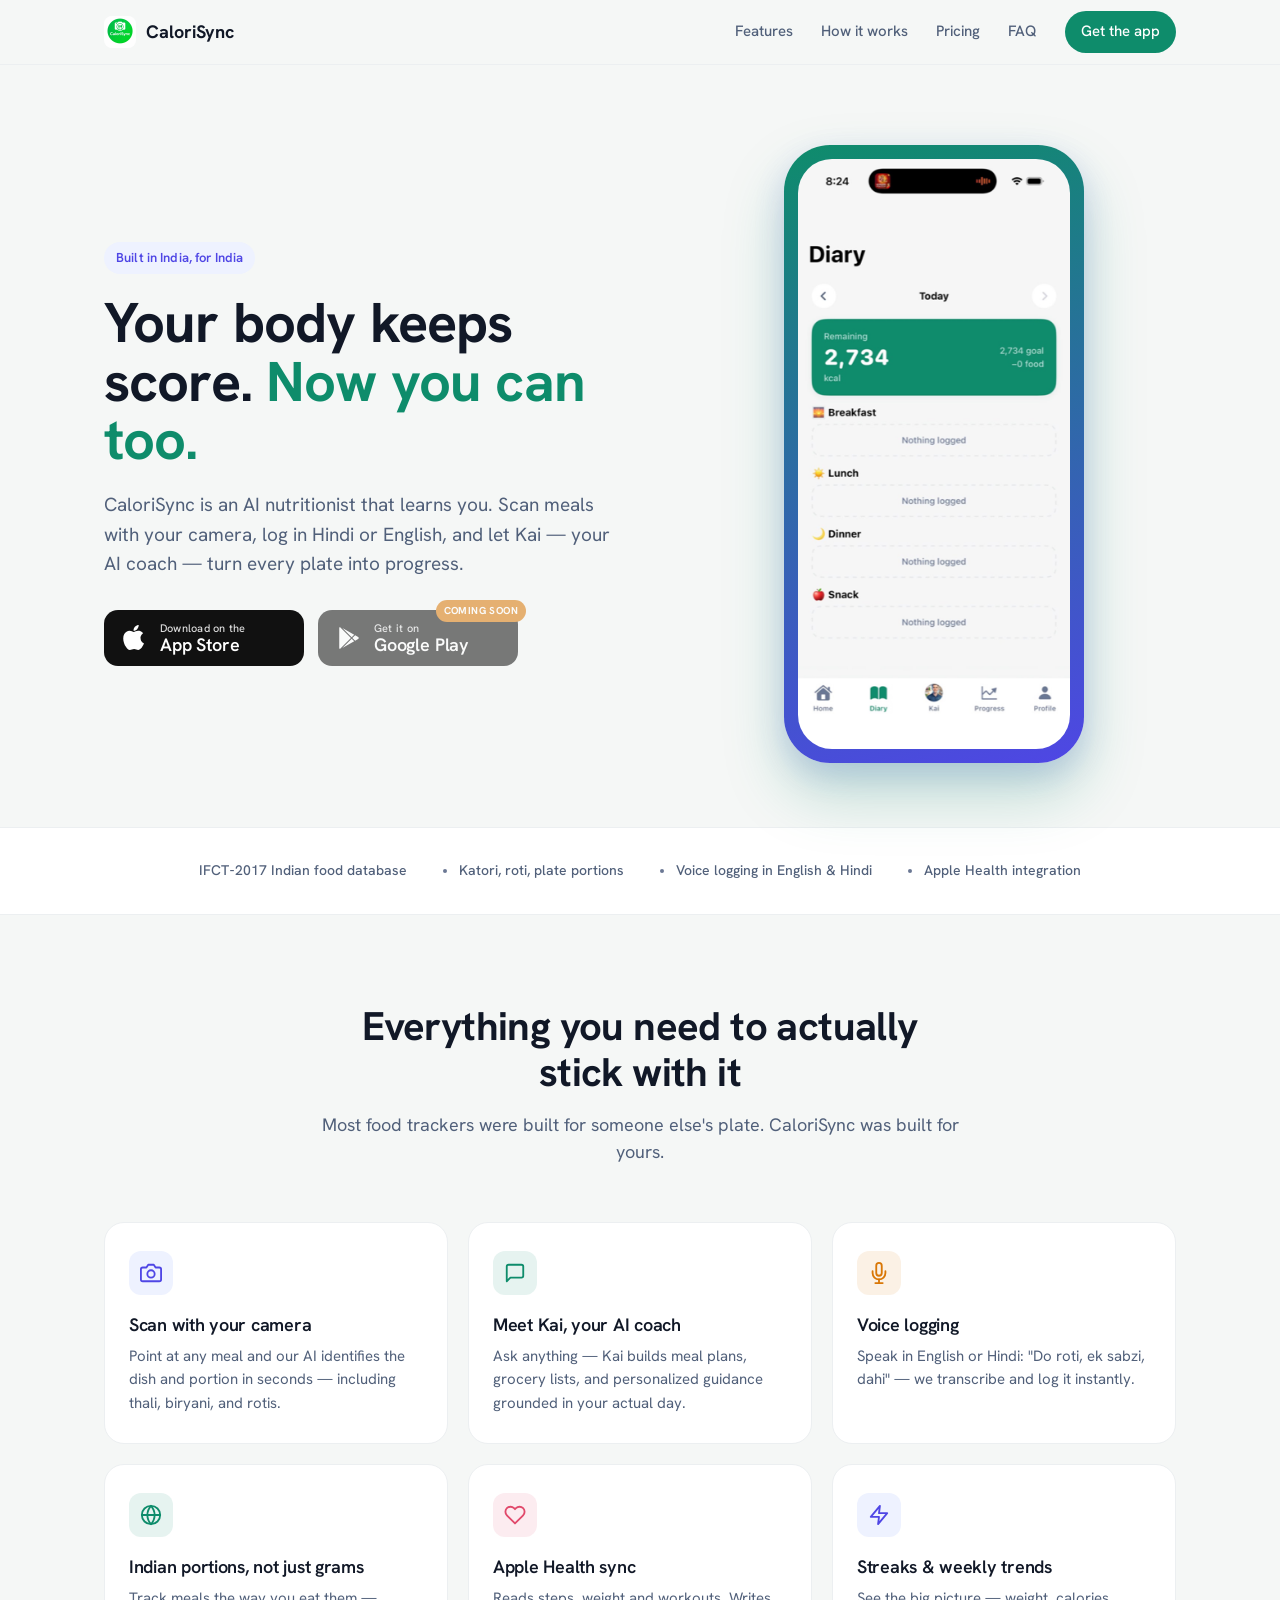
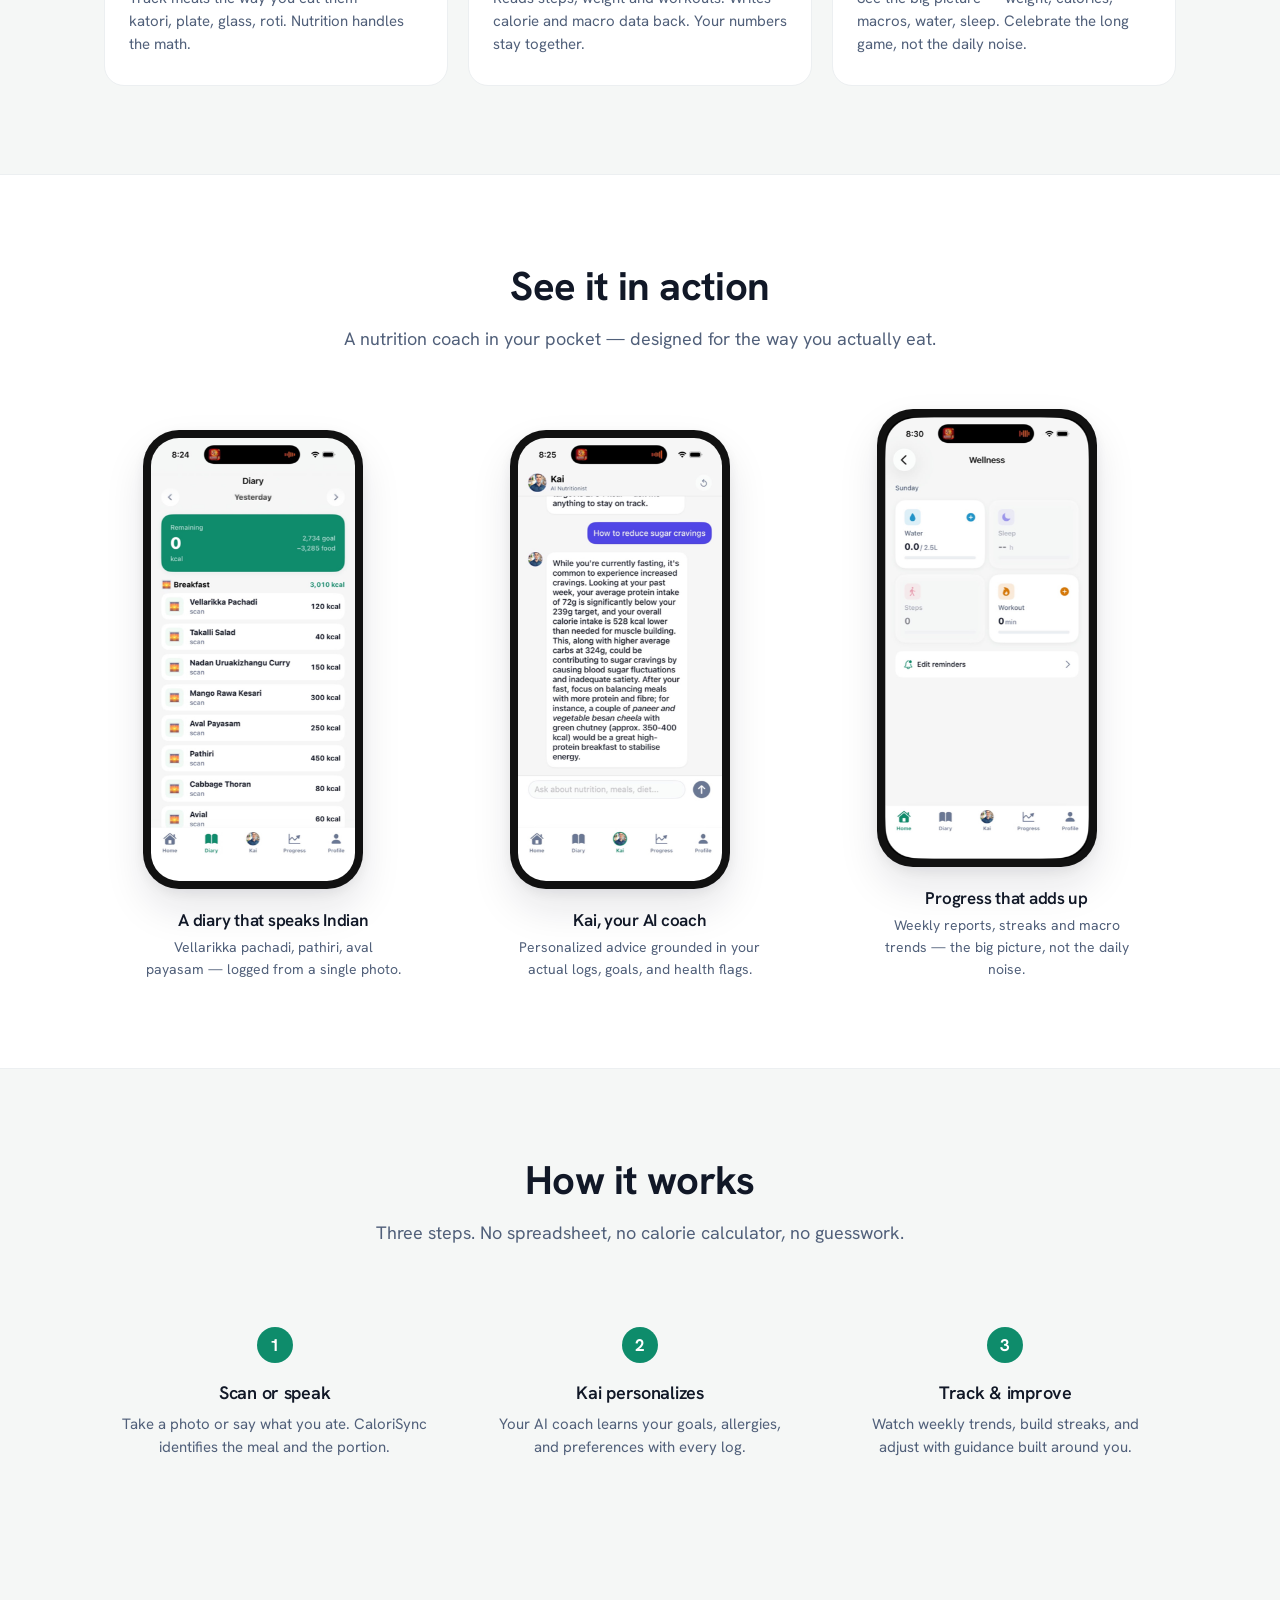
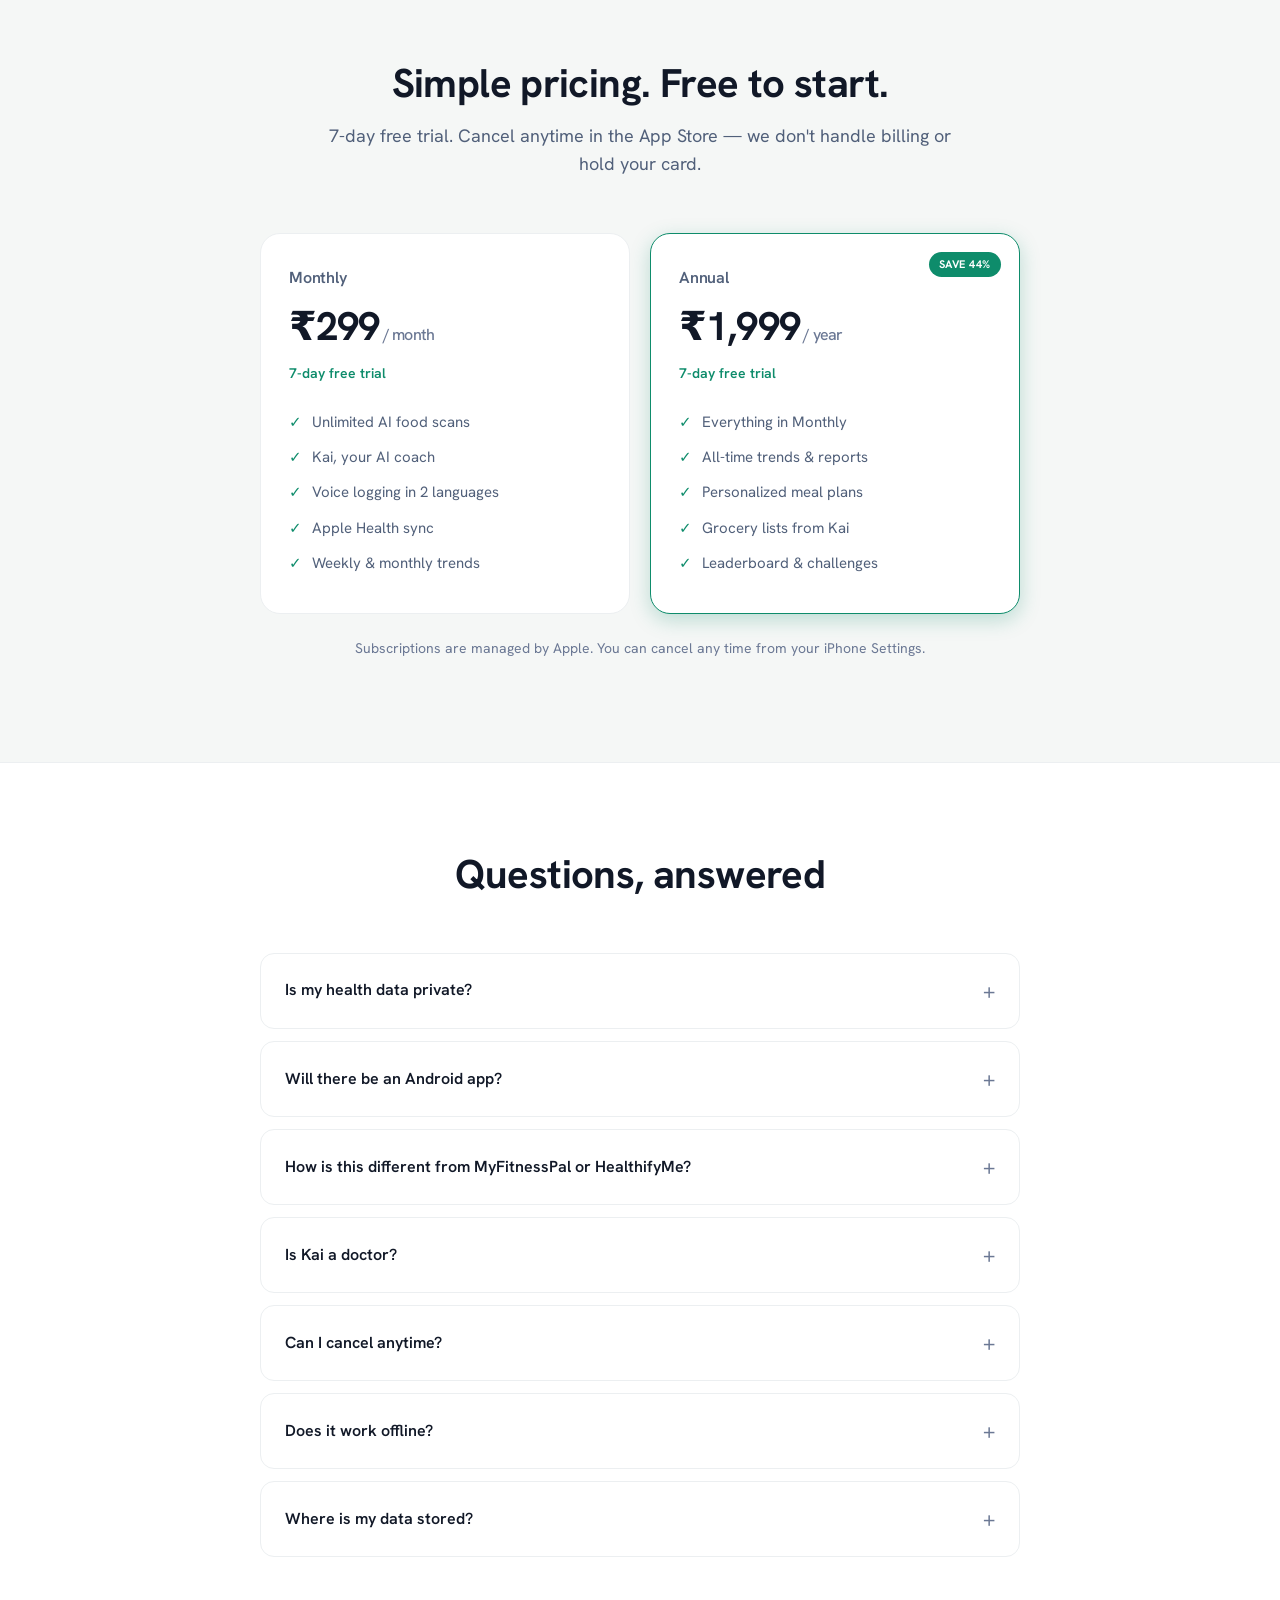
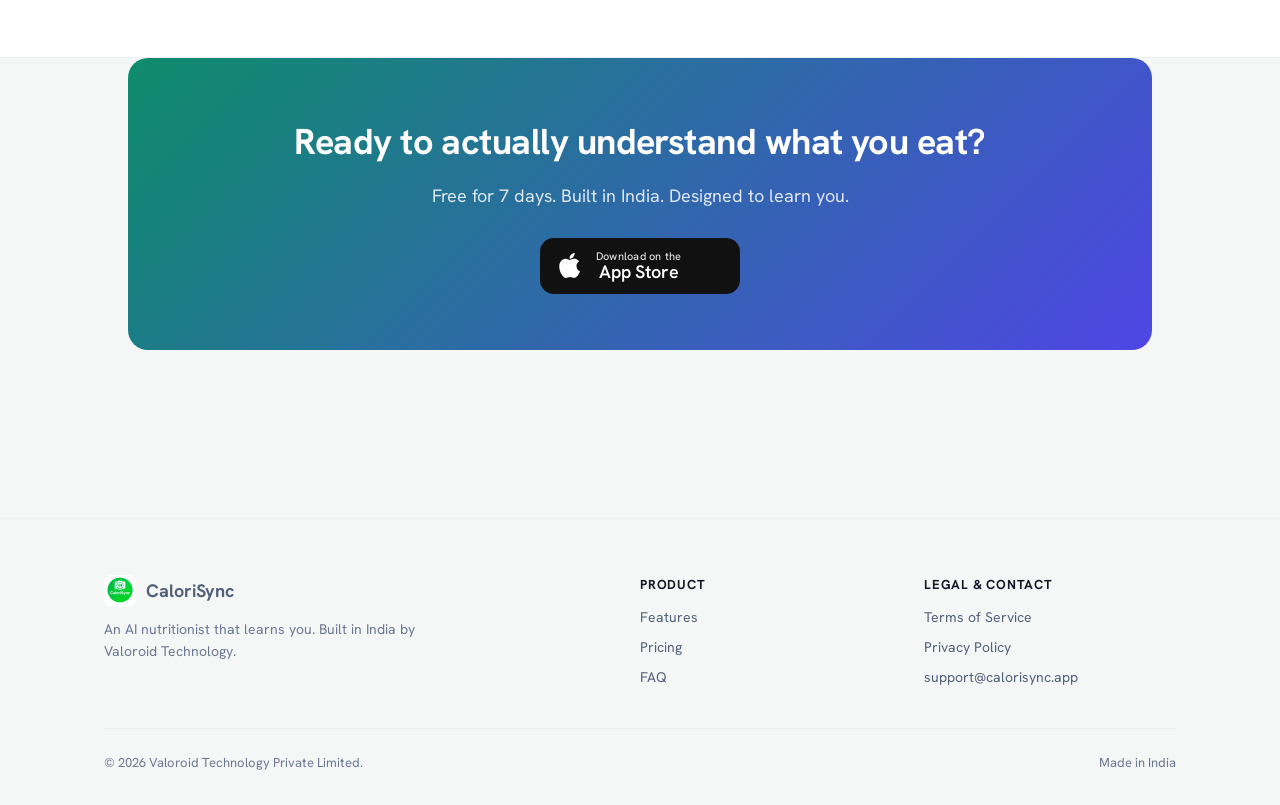
==== index.html @ 74e050ab "Initial commit: CaloriSync landing page, Terms, and Privacy Policy Static HTML/CSS/JS site for calor" ====
<!DOCTYPE html>
<html lang="en">
<head>
  <meta charset="UTF-8" />
  <meta name="viewport" content="width=device-width, initial-scale=1.0" />
  <title>CaloriSync &mdash; Your body keeps score. Now you can too.</title>
  <meta name="description" content="CaloriSync is an AI nutritionist built for India. Scan meals with your camera, log in English or Hindi, and get personalized guidance from Kai &mdash; your AI coach." />
  <link rel="canonical" href="https://calorisync.app/" />

  <meta property="og:type" content="website" />
  <meta property="og:title" content="CaloriSync &mdash; Your body keeps score. Now you can too." />
  <meta property="og:description" content="AI nutrition guidance built for India. Scan, speak, and track in seconds." />
  <meta property="og:url" content="https://calorisync.app/" />
  <meta property="og:image" content="https://calorisync.app/assets/og-image.png" />
  <meta name="twitter:card" content="summary_large_image" />
  <meta name="twitter:title" content="CaloriSync &mdash; AI nutrition coach for India" />
  <meta name="twitter:description" content="Scan meals, log in Hindi or English, track Indian portions. Powered by Kai, your AI coach." />
  <meta name="twitter:image" content="https://calorisync.app/assets/og-image.png" />

  <link rel="icon" type="image/png" sizes="32x32" href="assets/favicon-32.png" />
  <link rel="apple-touch-icon" href="assets/apple-touch-icon.png" />
  <link rel="preconnect" href="https://fonts.googleapis.com" />
  <link rel="preconnect" href="https://fonts.gstatic.com" crossorigin />
  <link href="https://fonts.googleapis.com/css2?family=Hanken+Grotesk:wght@400;500;600;700&display=swap" rel="stylesheet" />
  <link rel="stylesheet" href="css/main.css" />
</head>
<body>
  <nav class="nav" id="nav">
    <div class="container nav-inner">
      <a href="./" class="brand">
        <img src="assets/app-icon.png" alt="" />
        <span>CaloriSync</span>
      </a>
      <button class="nav-toggle" id="navToggle" aria-label="Toggle navigation" aria-expanded="false">
        <span></span><span></span><span></span>
      </button>
      <div class="nav-links">
        <a href="#features">Features</a>
        <a href="#how">How it works</a>
        <a href="#pricing">Pricing</a>
        <a href="#faq">FAQ</a>
        <a href="#download" class="nav-cta">Get the app</a>
      </div>
    </div>
  </nav>

  <header class="hero" id="download">
    <div class="container hero-grid">
      <div>
        <span class="eyebrow">Built in India, for India</span>
        <h1>Your body keeps score. <span class="accent">Now you can too.</span></h1>
        <p class="lede">CaloriSync is an AI nutritionist that learns you. Scan meals with your camera, log in Hindi or English, and let Kai &mdash; your AI coach &mdash; turn every plate into progress.</p>

        <div class="badges">
          <a href="#" class="badge" id="appStoreLink" aria-label="Download on the App Store">
            <svg viewBox="0 0 24 24" fill="currentColor" aria-hidden="true">
              <path d="M17.05 12.04c-.03-2.94 2.4-4.36 2.51-4.43-1.37-2-3.5-2.27-4.26-2.3-1.81-.18-3.54 1.07-4.46 1.07-.93 0-2.35-1.04-3.87-1.01-1.99.03-3.83 1.16-4.85 2.94-2.07 3.59-.53 8.9 1.49 11.81.99 1.42 2.17 3.01 3.71 2.96 1.49-.06 2.06-.96 3.86-.96 1.8 0 2.31.96 3.89.93 1.61-.03 2.62-1.44 3.6-2.87 1.13-1.65 1.6-3.24 1.62-3.32-.04-.02-3.11-1.19-3.14-4.72zM14.16 3.62c.82-.99 1.37-2.36 1.22-3.73-1.18.05-2.6.79-3.45 1.77-.76.86-1.43 2.24-1.25 3.58 1.31.1 2.66-.66 3.48-1.62z"/>
            </svg>
            <span class="badge-label">
              <small>Download on the</small>
              <strong>App Store</strong>
            </span>
          </a>
          <a href="#" class="badge badge-disabled" aria-label="Get it on Google Play (coming soon)">
            <span class="coming-soon">Coming soon</span>
            <svg viewBox="0 0 24 24" fill="currentColor" aria-hidden="true">
              <path d="M3.609 1.814 13.792 12 3.61 22.186a.996.996 0 0 1-.61-.92V2.734a1 1 0 0 1 .609-.92zm10.89 10.893 2.302 2.302-10.937 6.333 8.635-8.635zm3.199-3.198 2.741 1.588a1 1 0 0 1 0 1.806l-2.741 1.587-2.6-2.491 2.6-2.49zM5.864 2.658 16.802 8.99l-2.302 2.302L5.864 2.658z"/>
            </svg>
            <span class="badge-label">
              <small>Get it on</small>
              <strong>Google Play</strong>
            </span>
          </a>
        </div>
      </div>

      <div class="hero-visual">
        <div class="phone-frame">
          <img src="assets/screenshots/home.png" alt="CaloriSync home screen showing daily calorie target, macros, and meal logging options" />
        </div>
      </div>
    </div>
  </header>

  <section class="trust">
    <div class="container trust-inner">
      <span><span class="trust-dot"></span>IFCT&#8209;2017 Indian food database</span>
      <span><span class="trust-dot"></span>Katori, roti, plate portions</span>
      <span><span class="trust-dot"></span>Voice logging in English &amp; Hindi</span>
      <span><span class="trust-dot"></span>Apple Health integration</span>
    </div>
  </section>

  <section class="section" id="features">
    <div class="container">
      <div class="section-header">
        <h2>Everything you need to actually stick with it</h2>
        <p>Most food trackers were built for someone else's plate. CaloriSync was built for yours.</p>
      </div>

      <div class="features-grid">
        <div class="feature">
          <div class="feature-icon">
            <svg width="22" height="22" viewBox="0 0 24 24" fill="none" stroke="currentColor" stroke-width="2" stroke-linecap="round" stroke-linejoin="round" aria-hidden="true"><path d="M23 19a2 2 0 0 1-2 2H3a2 2 0 0 1-2-2V8a2 2 0 0 1 2-2h4l2-3h6l2 3h4a2 2 0 0 1 2 2z"/><circle cx="12" cy="13" r="4"/></svg>
          </div>
          <h3>Scan with your camera</h3>
          <p>Point at any meal and our AI identifies the dish and portion in seconds &mdash; including thali, biryani, and rotis.</p>
        </div>

        <div class="feature">
          <div class="feature-icon green">
            <svg width="22" height="22" viewBox="0 0 24 24" fill="none" stroke="currentColor" stroke-width="2" stroke-linecap="round" stroke-linejoin="round" aria-hidden="true"><path d="M21 15a2 2 0 0 1-2 2H7l-4 4V5a2 2 0 0 1 2-2h14a2 2 0 0 1 2 2z"/></svg>
          </div>
          <h3>Meet Kai, your AI coach</h3>
          <p>Ask anything &mdash; Kai builds meal plans, grocery lists, and personalized guidance grounded in your actual day.</p>
        </div>

        <div class="feature">
          <div class="feature-icon amber">
            <svg width="22" height="22" viewBox="0 0 24 24" fill="none" stroke="currentColor" stroke-width="2" stroke-linecap="round" stroke-linejoin="round" aria-hidden="true"><path d="M12 1a3 3 0 0 0-3 3v8a3 3 0 0 0 6 0V4a3 3 0 0 0-3-3z"/><path d="M19 10v2a7 7 0 0 1-14 0v-2"/><line x1="12" y1="19" x2="12" y2="23"/><line x1="8" y1="23" x2="16" y2="23"/></svg>
          </div>
          <h3>Voice logging</h3>
          <p>Speak in English or Hindi: "Do roti, ek sabzi, dahi" &mdash; we transcribe and log it instantly.</p>
        </div>

        <div class="feature">
          <div class="feature-icon green">
            <svg width="22" height="22" viewBox="0 0 24 24" fill="none" stroke="currentColor" stroke-width="2" stroke-linecap="round" stroke-linejoin="round" aria-hidden="true"><circle cx="12" cy="12" r="10"/><line x1="2" y1="12" x2="22" y2="12"/><path d="M12 2a15.3 15.3 0 0 1 4 10 15.3 15.3 0 0 1-4 10 15.3 15.3 0 0 1-4-10 15.3 15.3 0 0 1 4-10z"/></svg>
          </div>
          <h3>Indian portions, not just grams</h3>
          <p>Track meals the way you eat them &mdash; katori, plate, glass, roti. Nutrition handles the math.</p>
        </div>

        <div class="feature">
          <div class="feature-icon rose">
            <svg width="22" height="22" viewBox="0 0 24 24" fill="none" stroke="currentColor" stroke-width="2" stroke-linecap="round" stroke-linejoin="round" aria-hidden="true"><path d="M20.84 4.61a5.5 5.5 0 0 0-7.78 0L12 5.67l-1.06-1.06a5.5 5.5 0 0 0-7.78 7.78l1.06 1.06L12 21.23l7.78-7.78 1.06-1.06a5.5 5.5 0 0 0 0-7.78z"/></svg>
          </div>
          <h3>Apple Health sync</h3>
          <p>Reads steps, weight and workouts. Writes calorie and macro data back. Your numbers stay together.</p>
        </div>

        <div class="feature">
          <div class="feature-icon">
            <svg width="22" height="22" viewBox="0 0 24 24" fill="none" stroke="currentColor" stroke-width="2" stroke-linecap="round" stroke-linejoin="round" aria-hidden="true"><path d="M13 2L3 14h9l-1 8 10-12h-9l1-8z"/></svg>
          </div>
          <h3>Streaks &amp; weekly trends</h3>
          <p>See the big picture &mdash; weight, calories, macros, water, sleep. Celebrate the long game, not the daily noise.</p>
        </div>
      </div>
    </div>
  </section>

  <section class="section" id="showcase" style="background: var(--surface); border-top: 1px solid var(--line); border-bottom: 1px solid var(--line);">
    <div class="container">
      <div class="section-header">
        <h2>See it in action</h2>
        <p>A nutrition coach in your pocket &mdash; designed for the way you actually eat.</p>
      </div>
      <div class="showcase">
        <div class="showcase-item">
          <div class="showcase-phone">
            <img src="assets/screenshots/diary.png" alt="CaloriSync diary showing Indian meals like Vellarikka Pachadi, Takalli Salad, Nadan Uruakizhangu Curry logged from scans" />
          </div>
          <h3>A diary that speaks Indian</h3>
          <p>Vellarikka pachadi, pathiri, aval payasam &mdash; logged from a single photo.</p>
        </div>

        <div class="showcase-item">
          <div class="showcase-phone">
            <img src="assets/screenshots/kai.png" alt="Kai, the AI nutrition coach, replying with a personalized recommendation about sugar cravings and protein-rich breakfast" />
          </div>
          <h3>Kai, your AI coach</h3>
          <p>Personalized advice grounded in your actual logs, goals, and health flags.</p>
        </div>

        <div class="showcase-item">
          <div class="showcase-phone">
            <img src="assets/screenshots/progress.png" alt="Weekly report screen showing 6 of 7 days logged, 86 percent on-track, and daily calorie bar chart" />
          </div>
          <h3>Progress that adds up</h3>
          <p>Weekly reports, streaks and macro trends &mdash; the big picture, not the daily noise.</p>
        </div>
      </div>
    </div>
  </section>

  <section class="section" id="how" style="background: var(--bg);">
    <div class="container">
      <div class="section-header">
        <h2>How it works</h2>
        <p>Three steps. No spreadsheet, no calorie calculator, no guesswork.</p>
      </div>
      <div class="steps">
        <div class="step">
          <div class="step-num">1</div>
          <h3>Scan or speak</h3>
          <p>Take a photo or say what you ate. CaloriSync identifies the meal and the portion.</p>
        </div>
        <div class="step">
          <div class="step-num">2</div>
          <h3>Kai personalizes</h3>
          <p>Your AI coach learns your goals, allergies, and preferences with every log.</p>
        </div>
        <div class="step">
          <div class="step-num">3</div>
          <h3>Track &amp; improve</h3>
          <p>Watch weekly trends, build streaks, and adjust with guidance built around you.</p>
        </div>
      </div>
    </div>
  </section>

  <section class="section" id="pricing">
    <div class="container">
      <div class="section-header">
        <h2>Simple pricing. Free to start.</h2>
        <p>7-day free trial. Cancel anytime in the App Store &mdash; we don't handle billing or hold your card.</p>
      </div>

      <div class="pricing-grid">
        <div class="plan">
          <h3>Monthly</h3>
          <div class="plan-price">&#8377;299<small> / month</small></div>
          <p class="trial">7-day free trial</p>
          <ul>
            <li>Unlimited AI food scans</li>
            <li>Kai, your AI coach</li>
            <li>Voice logging in 2 languages</li>
            <li>Apple Health sync</li>
            <li>Weekly &amp; monthly trends</li>
          </ul>
        </div>

        <div class="plan featured">
          <span class="plan-tag">Save 44%</span>
          <h3>Annual</h3>
          <div class="plan-price">&#8377;1,999<small> / year</small></div>
          <p class="trial">7-day free trial</p>
          <ul>
            <li>Everything in Monthly</li>
            <li>All-time trends &amp; reports</li>
            <li>Personalized meal plans</li>
            <li>Grocery lists from Kai</li>
            <li>Leaderboard &amp; challenges</li>
          </ul>
        </div>
      </div>

      <p class="pricing-foot">Subscriptions are managed by Apple. You can cancel any time from your iPhone Settings.</p>
    </div>
  </section>

  <section class="section" id="faq" style="background: var(--surface); border-top: 1px solid var(--line); border-bottom: 1px solid var(--line);">
    <div class="container">
      <div class="section-header">
        <h2>Questions, answered</h2>
      </div>

      <div class="faq">
        <details>
          <summary>Is my health data private?</summary>
          <div class="answer">
            <p>Yes. Your food logs and health data are stored on encrypted servers in India. We never sell your data, and you can export or delete everything at any time from inside the app.</p>
          </div>
        </details>

        <details>
          <summary>Will there be an Android app?</summary>
          <div class="answer">
            <p>Yes &mdash; we're working on it. CaloriSync launched on iPhone first so we could go deep on Apple Health integration and voice logging. Android is on the roadmap. Drop us a line at <a href="mailto:support@calorisync.app">support@calorisync.app</a> and we'll let you know when it ships.</p>
          </div>
        </details>

        <details>
          <summary>How is this different from MyFitnessPal or HealthifyMe?</summary>
          <div class="answer">
            <p>CaloriSync is built for the way Indians actually eat. The IFCT-2017 food database, Indian portion sizes (katori, roti, plate, glass), bilingual voice logging, and Kai &mdash; an AI coach that adapts to your goals &mdash; are all designed around real Indian kitchens.</p>
          </div>
        </details>

        <details>
          <summary>Is Kai a doctor?</summary>
          <div class="answer">
            <p>No. Kai is an AI coach that gives general dietary suggestions. It is <strong>not medical advice</strong>. If you have a medical condition, allergies, or are pregnant, please consult a qualified doctor or registered dietitian before changing your diet.</p>
          </div>
        </details>

        <details>
          <summary>Can I cancel anytime?</summary>
          <div class="answer">
            <p>Yes. Subscriptions are managed by Apple &mdash; cancel from Settings &rarr; your Apple ID &rarr; Subscriptions, anytime. Your trial doesn't auto-charge if you cancel within 7 days.</p>
          </div>
        </details>

        <details>
          <summary>Does it work offline?</summary>
          <div class="answer">
            <p>Logging meals you've eaten before and viewing your history works offline. AI food scanning and Kai chat need an internet connection because they run on cloud-hosted AI models.</p>
          </div>
        </details>

        <details>
          <summary>Where is my data stored?</summary>
          <div class="answer">
            <p>On encrypted servers in India. AI food scans and Kai chat messages are processed through enterprise AI partners (currently Google Gemini) under a Data Processing Agreement &mdash; they don't keep your data or use it to train their models.</p>
          </div>
        </details>
      </div>
    </div>
  </section>

  <section class="section" style="padding-top: 0;">
    <div class="container">
      <div class="final-cta">
        <h2>Ready to actually understand what you eat?</h2>
        <p>Free for 7 days. Built in India. Designed to learn you.</p>
        <div class="badges">
          <a href="#" class="badge" aria-label="Download on the App Store">
            <svg viewBox="0 0 24 24" fill="currentColor" aria-hidden="true">
              <path d="M17.05 12.04c-.03-2.94 2.4-4.36 2.51-4.43-1.37-2-3.5-2.27-4.26-2.3-1.81-.18-3.54 1.07-4.46 1.07-.93 0-2.35-1.04-3.87-1.01-1.99.03-3.83 1.16-4.85 2.94-2.07 3.59-.53 8.9 1.49 11.81.99 1.42 2.17 3.01 3.71 2.96 1.49-.06 2.06-.96 3.86-.96 1.8 0 2.31.96 3.89.93 1.61-.03 2.62-1.44 3.6-2.87 1.13-1.65 1.6-3.24 1.62-3.32-.04-.02-3.11-1.19-3.14-4.72zM14.16 3.62c.82-.99 1.37-2.36 1.22-3.73-1.18.05-2.6.79-3.45 1.77-.76.86-1.43 2.24-1.25 3.58 1.31.1 2.66-.66 3.48-1.62z"/>
            </svg>
            <span class="badge-label">
              <small>Download on the</small>
              <strong>App Store</strong>
            </span>
          </a>
        </div>
      </div>
    </div>
  </section>

  <footer class="footer">
    <div class="container">
      <div class="footer-grid">
        <div class="footer-brand">
          <a href="/" class="brand">
            <img src="/assets/app-icon.png" alt="" />
            <span>CaloriSync</span>
          </a>
          <p>An AI nutritionist that learns you. Built in India by Valoroid Technology.</p>
        </div>

        <div>
          <h4>Product</h4>
          <ul>
            <li><a href="#features">Features</a></li>
            <li><a href="#pricing">Pricing</a></li>
            <li><a href="#faq">FAQ</a></li>
          </ul>
        </div>

        <div>
          <h4>Legal &amp; contact</h4>
          <ul>
            <li><a href="terms/">Terms of Service</a></li>
            <li><a href="privacy/">Privacy Policy</a></li>
            <li><a href="mailto:support@calorisync.app">support@calorisync.app</a></li>
          </ul>
        </div>
      </div>

      <div class="footer-bottom">
        <span>&copy; 2026 Valoroid Technology Private Limited.</span>
        <span>Made in India</span>
      </div>
    </div>
  </footer>

  <script src="js/main.js" defer></script>
</body>
</html>
---- css/main.css ----
:root {
  --brand-primary: #0E8C6B;
  --brand-primary-dark: #0a6d54;
  --brand-accent: #4F46E5;
  --brand-accent-soft: #EEF2FF;
  --brand-warn: #D97706;
  --brand-rose: #E1496B;
  --ink: #111827;
  --ink-2: #51607A;
  --ink-3: #6B7894;
  --bg: #F5F7F6;
  --surface: #FFFFFF;
  --line: #ECEFF1;
  --radius-card: 20px;
  --radius-pill: 999px;
  --shadow-card: 0 1px 2px rgba(17, 24, 39, 0.04), 0 8px 24px rgba(17, 24, 39, 0.06);
  --shadow-cta: 0 6px 20px rgba(14, 140, 107, 0.25);
  --max-width: 1120px;
  --font-sans: "Hanken Grotesk", system-ui, -apple-system, "Segoe UI", Roboto, "Helvetica Neue", Arial, sans-serif;
}

* { box-sizing: border-box; }

html { scroll-behavior: smooth; }

body {
  margin: 0;
  background: var(--bg);
  color: var(--ink);
  font-family: var(--font-sans);
  font-size: 17px;
  line-height: 1.55;
  -webkit-font-smoothing: antialiased;
  -moz-osx-font-smoothing: grayscale;
  text-rendering: optimizeLegibility;
}

img { max-width: 100%; display: block; }

a {
  color: var(--brand-primary);
  text-decoration: none;
}
a:hover { text-decoration: underline; }

.container {
  width: 100%;
  max-width: var(--max-width);
  margin: 0 auto;
  padding: 0 24px;
}

/* ---------- Nav ---------- */
.nav {
  position: sticky;
  top: 0;
  z-index: 50;
  background: rgba(245, 247, 246, 0.85);
  backdrop-filter: saturate(180%) blur(12px);
  -webkit-backdrop-filter: saturate(180%) blur(12px);
  border-bottom: 1px solid var(--line);
}
.nav-inner {
  display: flex;
  align-items: center;
  justify-content: space-between;
  height: 64px;
}
.brand {
  display: flex;
  align-items: center;
  gap: 10px;
  font-weight: 700;
  font-size: 18px;
  color: var(--ink);
}
.brand img {
  width: 32px;
  height: 32px;
  border-radius: 8px;
  object-fit: cover;
}
.nav-links {
  display: flex;
  align-items: center;
  gap: 28px;
}
.nav-links a {
  color: var(--ink-2);
  font-weight: 500;
  font-size: 15px;
}
.nav-links a:hover { color: var(--ink); text-decoration: none; }
.nav-cta {
  background: var(--brand-primary);
  color: #fff !important;
  padding: 9px 16px;
  border-radius: var(--radius-pill);
  font-weight: 600;
  font-size: 14px;
}
.nav-cta:hover { background: var(--brand-primary-dark); text-decoration: none; }
.nav-toggle {
  display: none;
  background: none;
  border: 0;
  padding: 8px;
  cursor: pointer;
}
.nav-toggle span {
  display: block;
  width: 22px;
  height: 2px;
  background: var(--ink);
  margin: 4px 0;
  border-radius: 2px;
  transition: transform .2s, opacity .2s;
}
.nav.is-open .nav-toggle span:nth-child(1) { transform: translateY(6px) rotate(45deg); }
.nav.is-open .nav-toggle span:nth-child(2) { opacity: 0; }
.nav.is-open .nav-toggle span:nth-child(3) { transform: translateY(-6px) rotate(-45deg); }

/* ---------- Hero ---------- */
.hero {
  padding: 80px 0 64px;
}
.hero-grid {
  display: grid;
  grid-template-columns: 1.1fr 1fr;
  gap: 56px;
  align-items: center;
}
.eyebrow {
  display: inline-block;
  background: var(--brand-accent-soft);
  color: var(--brand-accent);
  font-weight: 600;
  font-size: 13px;
  padding: 6px 12px;
  border-radius: var(--radius-pill);
  margin-bottom: 20px;
  letter-spacing: 0.01em;
}
h1, h2, h3 { color: var(--ink); letter-spacing: -0.015em; }
.hero h1 {
  font-size: clamp(36px, 5vw, 56px);
  line-height: 1.05;
  font-weight: 700;
  margin: 0 0 20px;
}
.hero h1 .accent { color: var(--brand-primary); }
.hero p.lede {
  font-size: 19px;
  color: var(--ink-2);
  max-width: 520px;
  margin: 0 0 32px;
}
.badges {
  display: flex;
  gap: 14px;
  flex-wrap: wrap;
  align-items: center;
}
.badge {
  display: inline-flex;
  align-items: center;
  gap: 12px;
  background: #111;
  color: #fff;
  padding: 12px 18px;
  border-radius: 14px;
  min-width: 200px;
  transition: transform .15s ease, opacity .15s ease;
}
.badge:hover { text-decoration: none; transform: translateY(-1px); }
.badge svg { width: 26px; height: 26px; flex-shrink: 0; }
.badge .badge-label {
  display: flex;
  flex-direction: column;
  line-height: 1.1;
}
.badge .badge-label small {
  font-size: 11px;
  font-weight: 500;
  opacity: 0.85;
  letter-spacing: 0.02em;
}
.badge .badge-label strong {
  font-size: 18px;
  font-weight: 600;
  letter-spacing: -0.01em;
}
.badge-disabled {
  cursor: not-allowed;
  opacity: 0.55;
  pointer-events: none;
  position: relative;
}
.coming-soon {
  position: absolute;
  top: -10px;
  right: -8px;
  background: var(--brand-warn);
  color: #fff;
  font-size: 10px;
  font-weight: 700;
  padding: 3px 8px;
  border-radius: var(--radius-pill);
  letter-spacing: 0.04em;
  text-transform: uppercase;
}

.hero-visual {
  position: relative;
  display: flex;
  justify-content: center;
  align-items: center;
}
.phone-frame {
  width: 300px;
  background: linear-gradient(165deg, #0E8C6B 0%, #4F46E5 100%);
  border-radius: 46px;
  padding: 14px;
  box-shadow: 0 30px 60px rgba(14, 140, 107, 0.25), 0 12px 30px rgba(79, 70, 229, 0.18);
  position: relative;
}
.phone-frame img {
  width: 100%;
  display: block;
  border-radius: 34px;
  background: var(--surface);
}

/* ---------- Showcase strip (real screenshots in light phone frames) ---------- */
.showcase {
  display: grid;
  grid-template-columns: repeat(3, 1fr);
  gap: 28px;
  justify-items: center;
  align-items: end;
  margin-top: 24px;
}
.showcase-item {
  text-align: center;
  max-width: 260px;
}
.showcase-phone {
  width: 220px;
  background: #111;
  border-radius: 36px;
  padding: 8px;
  margin-bottom: 18px;
  box-shadow: 0 20px 40px rgba(17, 24, 39, 0.10), 0 4px 12px rgba(17, 24, 39, 0.06);
}
.showcase-phone img {
  width: 100%;
  display: block;
  border-radius: 28px;
  background: var(--surface);
}
.showcase-item h3 {
  font-size: 17px;
  font-weight: 600;
  margin: 0 0 4px;
}
.showcase-item p {
  font-size: 14px;
  color: var(--ink-2);
  margin: 0;
}

/* ---------- Trust strip ---------- */
.trust {
  padding: 32px 0;
  border-top: 1px solid var(--line);
  border-bottom: 1px solid var(--line);
  background: var(--surface);
}
.trust-inner {
  display: flex;
  flex-wrap: wrap;
  justify-content: center;
  gap: 12px 36px;
  color: var(--ink-2);
  font-size: 14px;
  font-weight: 500;
  text-align: center;
}
.trust-inner span { display: inline-flex; align-items: center; }
.trust-dot {
  width: 4px;
  height: 4px;
  border-radius: 50%;
  background: var(--ink-3);
  display: inline-block;
  margin-right: 12px;
}
.trust-inner span:first-child .trust-dot { display: none; }

/* ---------- Sections ---------- */
.section { padding: 88px 0; }
.section-header { text-align: center; max-width: 640px; margin: 0 auto 56px; }
.section-header h2 {
  font-size: clamp(28px, 3.5vw, 40px);
  line-height: 1.15;
  font-weight: 700;
  margin: 0 0 16px;
}
.section-header p {
  color: var(--ink-2);
  font-size: 18px;
  margin: 0;
}

/* ---------- Features grid ---------- */
.features-grid {
  display: grid;
  grid-template-columns: repeat(3, 1fr);
  gap: 20px;
}
.feature {
  background: var(--surface);
  border-radius: var(--radius-card);
  padding: 28px 24px;
  border: 1px solid var(--line);
  transition: transform .15s ease, box-shadow .15s ease;
}
.feature:hover {
  transform: translateY(-2px);
  box-shadow: var(--shadow-card);
}
.feature-icon {
  width: 44px;
  height: 44px;
  border-radius: 12px;
  background: var(--brand-accent-soft);
  color: var(--brand-accent);
  display: flex;
  align-items: center;
  justify-content: center;
  margin-bottom: 16px;
}
.feature-icon.green { background: rgba(14, 140, 107, 0.10); color: var(--brand-primary); }
.feature-icon.amber { background: rgba(217, 119, 6, 0.10); color: var(--brand-warn); }
.feature-icon.rose  { background: rgba(225, 73, 107, 0.10); color: var(--brand-rose); }
.feature h3 {
  font-size: 18px;
  margin: 0 0 6px;
  font-weight: 600;
}
.feature p {
  margin: 0;
  color: var(--ink-2);
  font-size: 15px;
}

/* ---------- How it works ---------- */
.steps {
  display: grid;
  grid-template-columns: repeat(3, 1fr);
  gap: 24px;
}
.step {
  text-align: center;
  padding: 24px 16px;
}
.step-num {
  width: 36px;
  height: 36px;
  border-radius: 50%;
  background: var(--brand-primary);
  color: #fff;
  font-weight: 700;
  display: inline-flex;
  align-items: center;
  justify-content: center;
  margin-bottom: 16px;
}
.step h3 { margin: 0 0 6px; font-size: 18px; font-weight: 600; }
.step p { margin: 0; color: var(--ink-2); font-size: 15px; }

/* ---------- Pricing ---------- */
.pricing-grid {
  display: grid;
  grid-template-columns: 1fr 1fr;
  gap: 20px;
  max-width: 760px;
  margin: 0 auto;
}
.plan {
  background: var(--surface);
  border-radius: var(--radius-card);
  padding: 32px 28px;
  border: 1px solid var(--line);
  position: relative;
}
.plan.featured {
  border-color: var(--brand-primary);
  box-shadow: var(--shadow-cta);
}
.plan-tag {
  position: absolute;
  top: 18px;
  right: 18px;
  background: var(--brand-primary);
  color: #fff;
  font-size: 11px;
  font-weight: 700;
  padding: 4px 10px;
  border-radius: var(--radius-pill);
  letter-spacing: 0.05em;
  text-transform: uppercase;
}
.plan h3 { margin: 0 0 4px; font-size: 16px; font-weight: 600; color: var(--ink-2); }
.plan-price {
  font-size: 40px;
  font-weight: 700;
  color: var(--ink);
  letter-spacing: -0.02em;
  margin-bottom: 6px;
}
.plan-price small {
  font-size: 16px;
  font-weight: 500;
  color: var(--ink-3);
}
.plan p.trial { color: var(--brand-primary); font-weight: 600; margin: 0 0 20px; font-size: 14px; }
.plan ul {
  list-style: none;
  padding: 0;
  margin: 0;
}
.plan li {
  color: var(--ink-2);
  padding: 6px 0;
  font-size: 15px;
  display: flex;
  align-items: flex-start;
  gap: 10px;
}
.plan li::before {
  content: "✓";
  color: var(--brand-primary);
  font-weight: 700;
  flex-shrink: 0;
}
.pricing-foot {
  text-align: center;
  color: var(--ink-3);
  font-size: 14px;
  margin-top: 24px;
}

/* ---------- FAQ ---------- */
.faq {
  max-width: 760px;
  margin: 0 auto;
}
.faq details {
  background: var(--surface);
  border-radius: 14px;
  border: 1px solid var(--line);
  padding: 0;
  margin-bottom: 12px;
  overflow: hidden;
}
.faq summary {
  list-style: none;
  cursor: pointer;
  padding: 20px 24px;
  font-weight: 600;
  font-size: 16px;
  color: var(--ink);
  display: flex;
  align-items: center;
  justify-content: space-between;
}
.faq summary::-webkit-details-marker { display: none; }
.faq summary::after {
  content: "+";
  font-size: 22px;
  color: var(--ink-3);
  font-weight: 400;
  margin-left: 16px;
  transition: transform .2s ease;
}
.faq details[open] summary::after { content: "−"; }
.faq .answer {
  padding: 0 24px 22px;
  color: var(--ink-2);
  font-size: 15px;
}
.faq .answer p { margin: 0 0 8px; }
.faq .answer p:last-child { margin: 0; }

/* ---------- Final CTA ---------- */
.final-cta {
  background: linear-gradient(135deg, #0E8C6B 0%, #4F46E5 100%);
  color: #fff;
  border-radius: var(--radius-card);
  padding: 56px 32px;
  text-align: center;
  margin: 0 24px;
}
.final-cta h2 {
  color: #fff;
  font-size: clamp(26px, 3vw, 36px);
  margin: 0 0 12px;
  font-weight: 700;
}
.final-cta p {
  color: rgba(255,255,255,0.85);
  font-size: 18px;
  max-width: 520px;
  margin: 0 auto 28px;
}
.final-cta .badges { justify-content: center; }
.final-cta .badge { background: #111; }

/* ---------- Footer ---------- */
.footer {
  padding: 56px 0 32px;
  margin-top: 80px;
  border-top: 1px solid var(--line);
  color: var(--ink-2);
  font-size: 14px;
}
.footer-grid {
  display: grid;
  grid-template-columns: 2fr 1fr 1fr;
  gap: 32px;
  margin-bottom: 32px;
}
.footer-brand { max-width: 320px; }
.footer-brand p { color: var(--ink-3); font-size: 14px; margin: 12px 0 0; }
.footer h4 {
  font-size: 13px;
  font-weight: 700;
  color: var(--ink);
  text-transform: uppercase;
  letter-spacing: 0.06em;
  margin: 0 0 12px;
}
.footer ul { list-style: none; padding: 0; margin: 0; }
.footer li { margin-bottom: 8px; }
.footer a { color: var(--ink-2); }
.footer a:hover { color: var(--ink); text-decoration: none; }
.footer-bottom {
  border-top: 1px solid var(--line);
  padding-top: 24px;
  display: flex;
  justify-content: space-between;
  align-items: center;
  flex-wrap: wrap;
  gap: 12px;
  color: var(--ink-3);
  font-size: 13px;
}

/* ---------- Legal pages (terms / privacy) ---------- */
.legal {
  max-width: 760px;
  margin: 0 auto;
  padding: 64px 24px 80px;
}
.legal h1 {
  font-size: 36px;
  font-weight: 700;
  margin: 0 0 8px;
}
.legal .updated {
  color: var(--ink-3);
  font-size: 14px;
  margin: 0 0 40px;
}
.legal h2 {
  font-size: 22px;
  font-weight: 700;
  margin: 40px 0 12px;
  padding-top: 16px;
  border-top: 1px solid var(--line);
}
.legal h2:first-of-type { border-top: 0; padding-top: 0; }
.legal h3 {
  font-size: 17px;
  font-weight: 600;
  margin: 24px 0 8px;
}
.legal p, .legal li {
  color: var(--ink-2);
  font-size: 16px;
  line-height: 1.65;
}
.legal ul { padding-left: 22px; }
.legal li { margin-bottom: 6px; }
.legal strong { color: var(--ink); }
.legal .notice {
  background: rgba(217, 119, 6, 0.08);
  border-left: 3px solid var(--brand-warn);
  border-radius: 8px;
  padding: 14px 18px;
  margin: 24px 0;
  color: var(--ink);
  font-size: 15px;
}

/* ---------- 404 page ---------- */
.notfound {
  min-height: 60vh;
  display: flex;
  flex-direction: column;
  align-items: center;
  justify-content: center;
  text-align: center;
  padding: 64px 24px;
}
.notfound h1 {
  font-size: 96px;
  margin: 0;
  background: linear-gradient(135deg, var(--brand-primary), var(--brand-accent));
  -webkit-background-clip: text;
  -webkit-text-fill-color: transparent;
  background-clip: text;
  line-height: 1;
}
.notfound p { color: var(--ink-2); font-size: 18px; margin: 16px 0 32px; }
.btn {
  display: inline-block;
  background: var(--brand-primary);
  color: #fff !important;
  padding: 12px 24px;
  border-radius: var(--radius-pill);
  font-weight: 600;
  font-size: 15px;
}
.btn:hover { background: var(--brand-primary-dark); text-decoration: none; }

/* ---------- Responsive ---------- */
@media (max-width: 880px) {
  .hero { padding: 56px 0 40px; }
  .hero-grid { grid-template-columns: 1fr; gap: 40px; }
  .hero-visual { order: -1; }
  .phone-frame { width: 260px; }
  .showcase { grid-template-columns: 1fr; gap: 40px; }
  .features-grid { grid-template-columns: repeat(2, 1fr); }
  .steps { grid-template-columns: 1fr; gap: 16px; }
  .pricing-grid { grid-template-columns: 1fr; }
  .footer-grid { grid-template-columns: 1fr 1fr; gap: 24px; }
  .footer-brand { grid-column: 1 / -1; }
  .section { padding: 64px 0; }
}

@media (max-width: 640px) {
  .nav-links {
    display: none;
    position: absolute;
    top: 64px;
    left: 0;
    right: 0;
    background: var(--surface);
    flex-direction: column;
    align-items: stretch;
    gap: 0;
    padding: 12px 24px 24px;
    border-bottom: 1px solid var(--line);
  }
  .nav-links a {
    padding: 12px 0;
    border-bottom: 1px solid var(--line);
  }
  .nav-links a:last-child { border-bottom: 0; }
  .nav-cta { text-align: center; margin-top: 8px; }
  .nav.is-open .nav-links { display: flex; }
  .nav-toggle { display: block; }
  .features-grid { grid-template-columns: 1fr; }
  .badge { min-width: 0; flex: 1 1 100%; justify-content: center; }
  .final-cta { padding: 40px 24px; margin: 0 16px; }
  .legal h1 { font-size: 28px; }
}
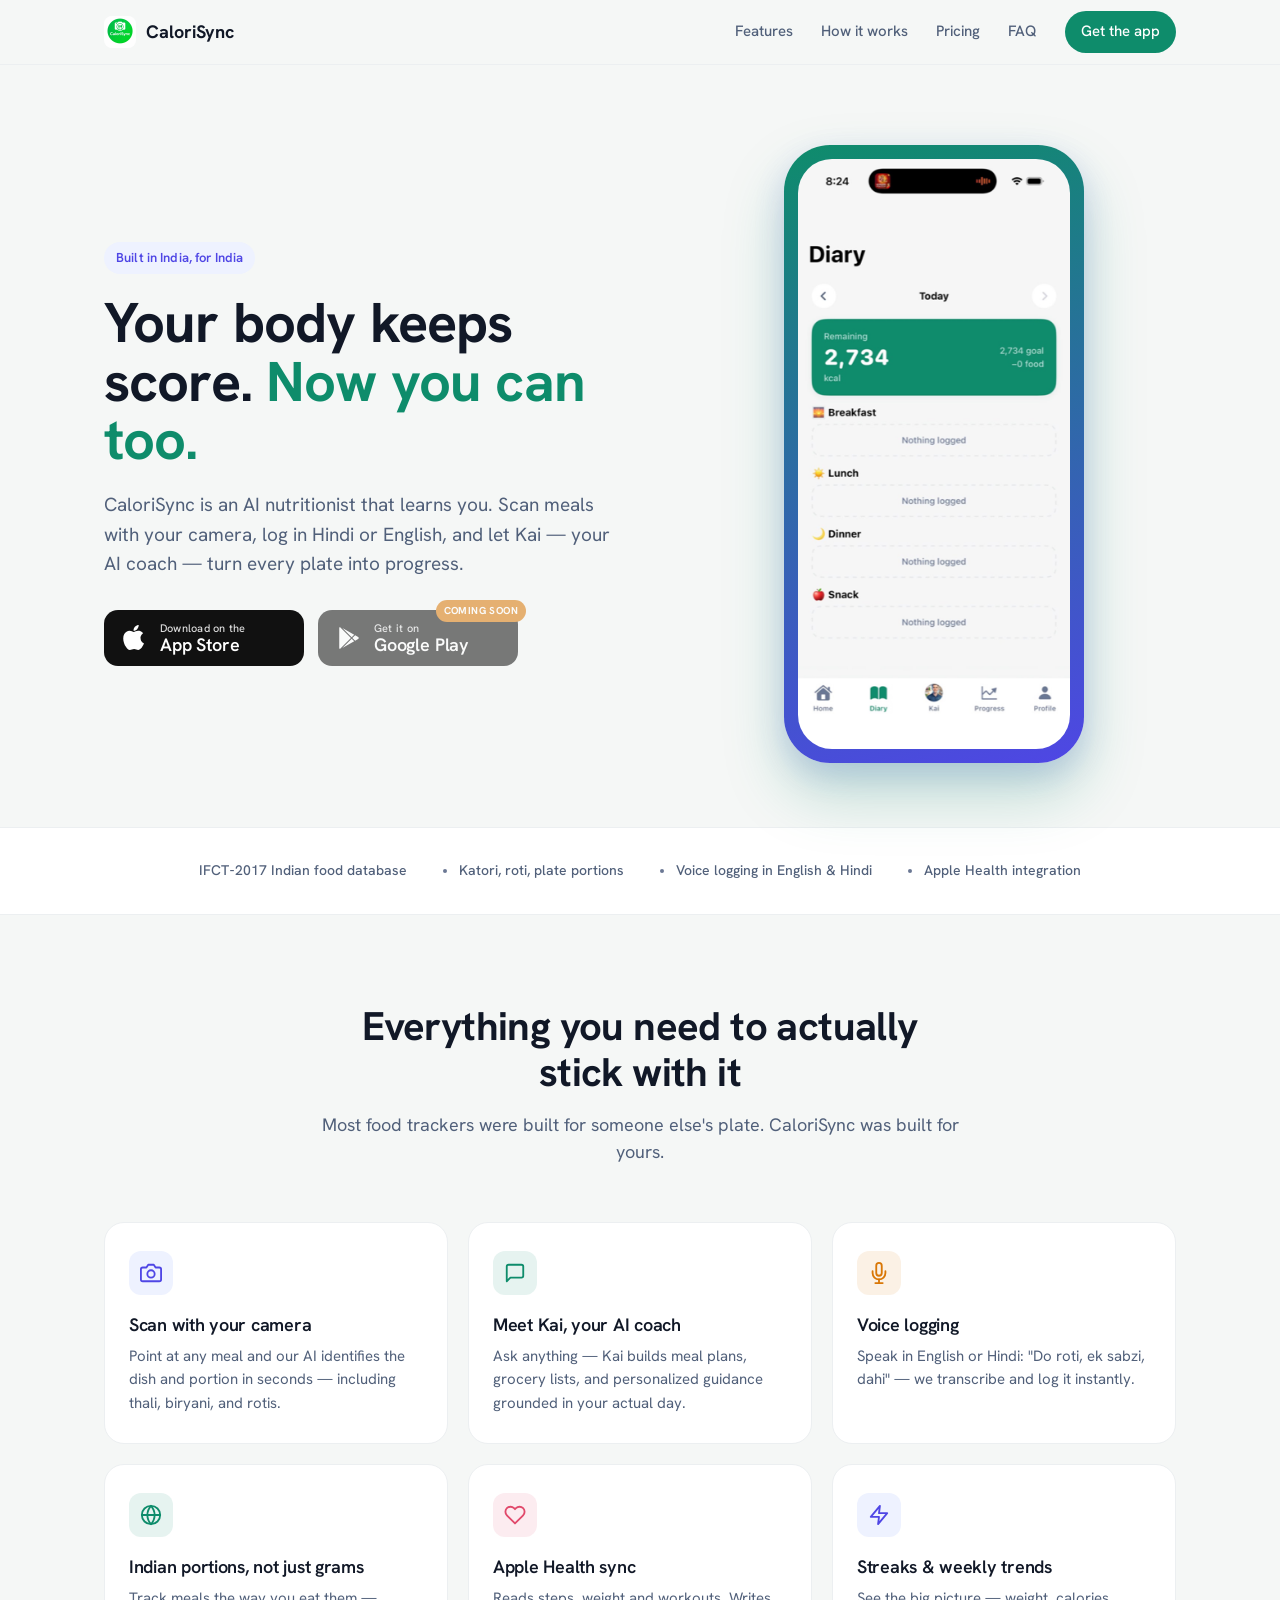
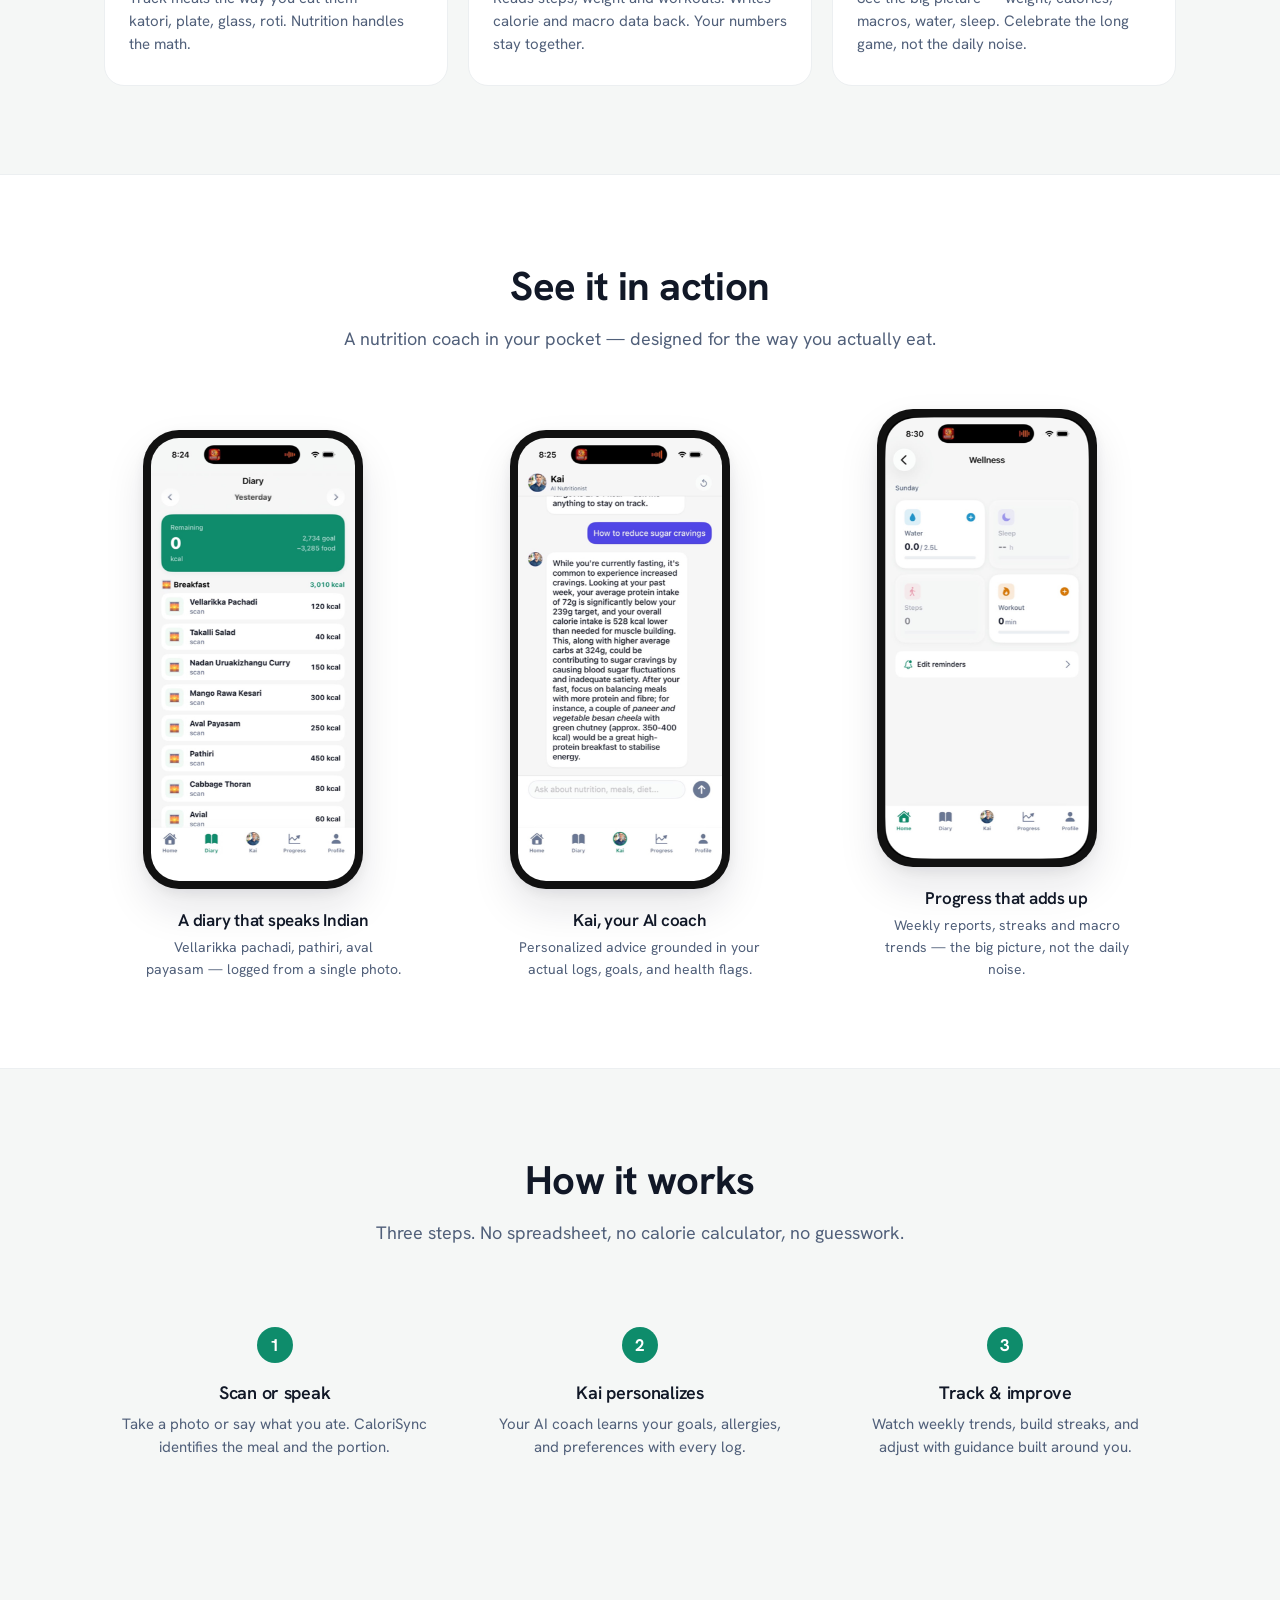
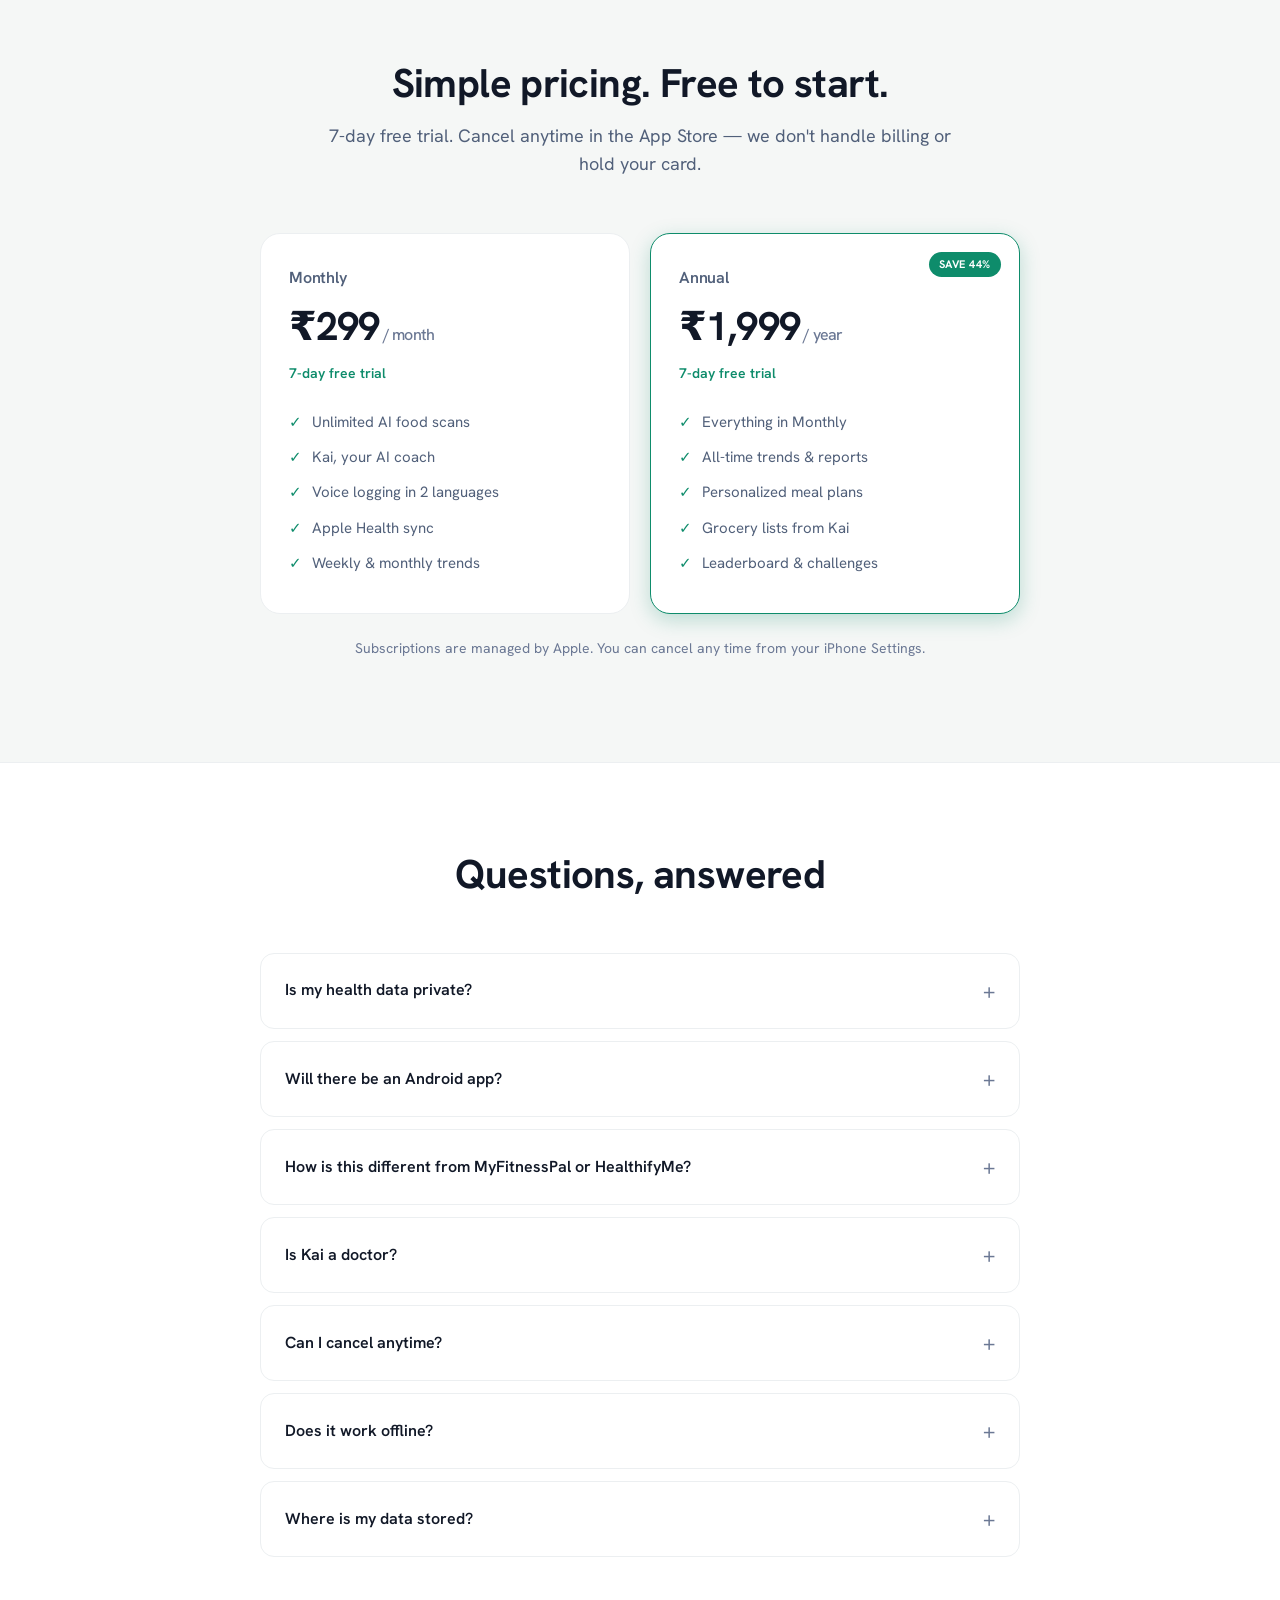
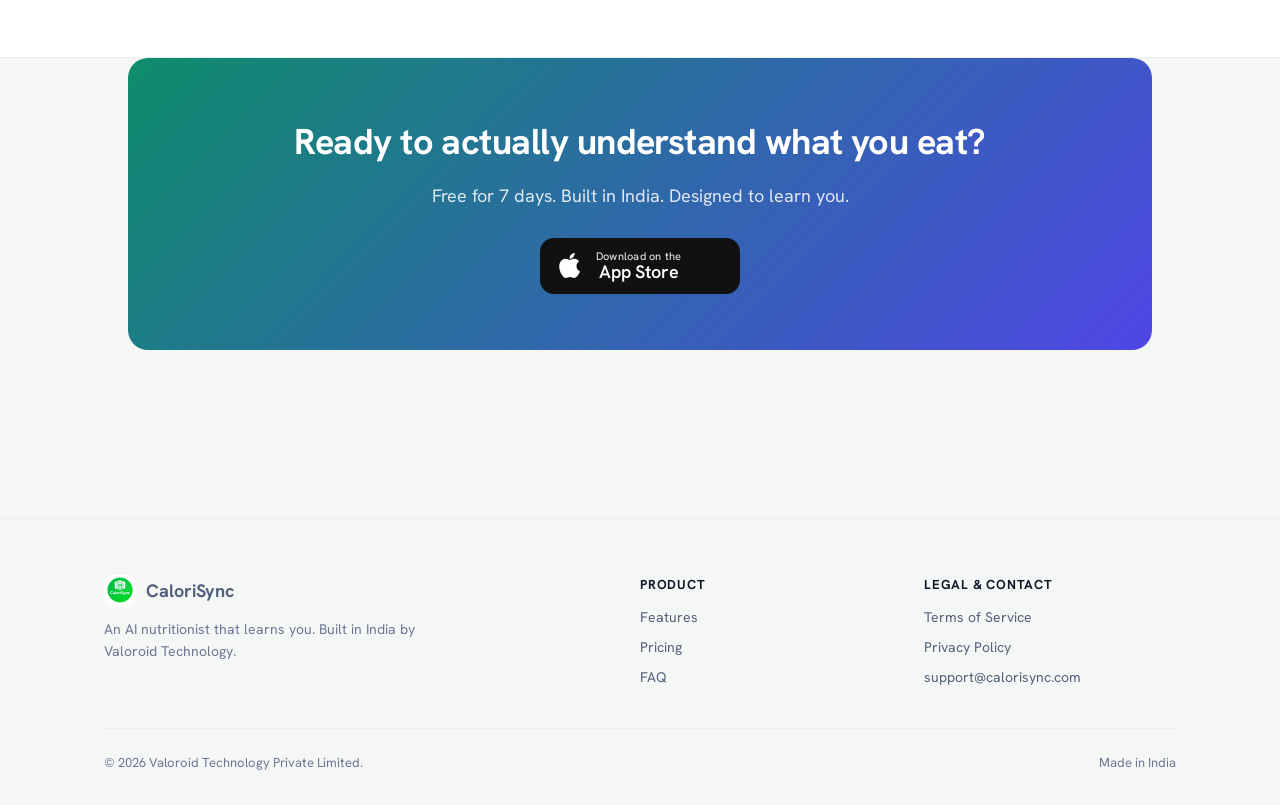
==== commit 2ca451e0: "Switch primary domain from calorisync.app to calorisync.com The .app TLD was the original placeholde" ====
--- a/index.html
+++ b/index.html
@@ -5,17 +5,17 @@
   <meta name="viewport" content="width=device-width, initial-scale=1.0" />
   <title>CaloriSync &mdash; Your body keeps score. Now you can too.</title>
   <meta name="description" content="CaloriSync is an AI nutritionist built for India. Scan meals with your camera, log in English or Hindi, and get personalized guidance from Kai &mdash; your AI coach." />
-  <link rel="canonical" href="https://calorisync.app/" />
+  <link rel="canonical" href="https://calorisync.com/" />
 
   <meta property="og:type" content="website" />
   <meta property="og:title" content="CaloriSync &mdash; Your body keeps score. Now you can too." />
   <meta property="og:description" content="AI nutrition guidance built for India. Scan, speak, and track in seconds." />
-  <meta property="og:url" content="https://calorisync.app/" />
-  <meta property="og:image" content="https://calorisync.app/assets/og-image.png" />
+  <meta property="og:url" content="https://calorisync.com/" />
+  <meta property="og:image" content="https://calorisync.com/assets/og-image.png" />
   <meta name="twitter:card" content="summary_large_image" />
   <meta name="twitter:title" content="CaloriSync &mdash; AI nutrition coach for India" />
   <meta name="twitter:description" content="Scan meals, log in Hindi or English, track Indian portions. Powered by Kai, your AI coach." />
-  <meta name="twitter:image" content="https://calorisync.app/assets/og-image.png" />
+  <meta name="twitter:image" content="https://calorisync.com/assets/og-image.png" />
 
   <link rel="icon" type="image/png" sizes="32x32" href="assets/favicon-32.png" />
   <link rel="apple-touch-icon" href="assets/apple-touch-icon.png" />
@@ -267,7 +267,7 @@
         <details>
           <summary>Will there be an Android app?</summary>
           <div class="answer">
-            <p>Yes &mdash; we're working on it. CaloriSync launched on iPhone first so we could go deep on Apple Health integration and voice logging. Android is on the roadmap. Drop us a line at <a href="mailto:support@calorisync.app">support@calorisync.app</a> and we'll let you know when it ships.</p>
+            <p>Yes &mdash; we're working on it. CaloriSync launched on iPhone first so we could go deep on Apple Health integration and voice logging. Android is on the roadmap. Drop us a line at <a href="mailto:support@calorisync.com">support@calorisync.com</a> and we'll let you know when it ships.</p>
           </div>
         </details>
 
@@ -354,7 +354,7 @@
           <ul>
             <li><a href="terms/">Terms of Service</a></li>
             <li><a href="privacy/">Privacy Policy</a></li>
-            <li><a href="mailto:support@calorisync.app">support@calorisync.app</a></li>
+            <li><a href="mailto:support@calorisync.com">support@calorisync.com</a></li>
           </ul>
         </div>
       </div>
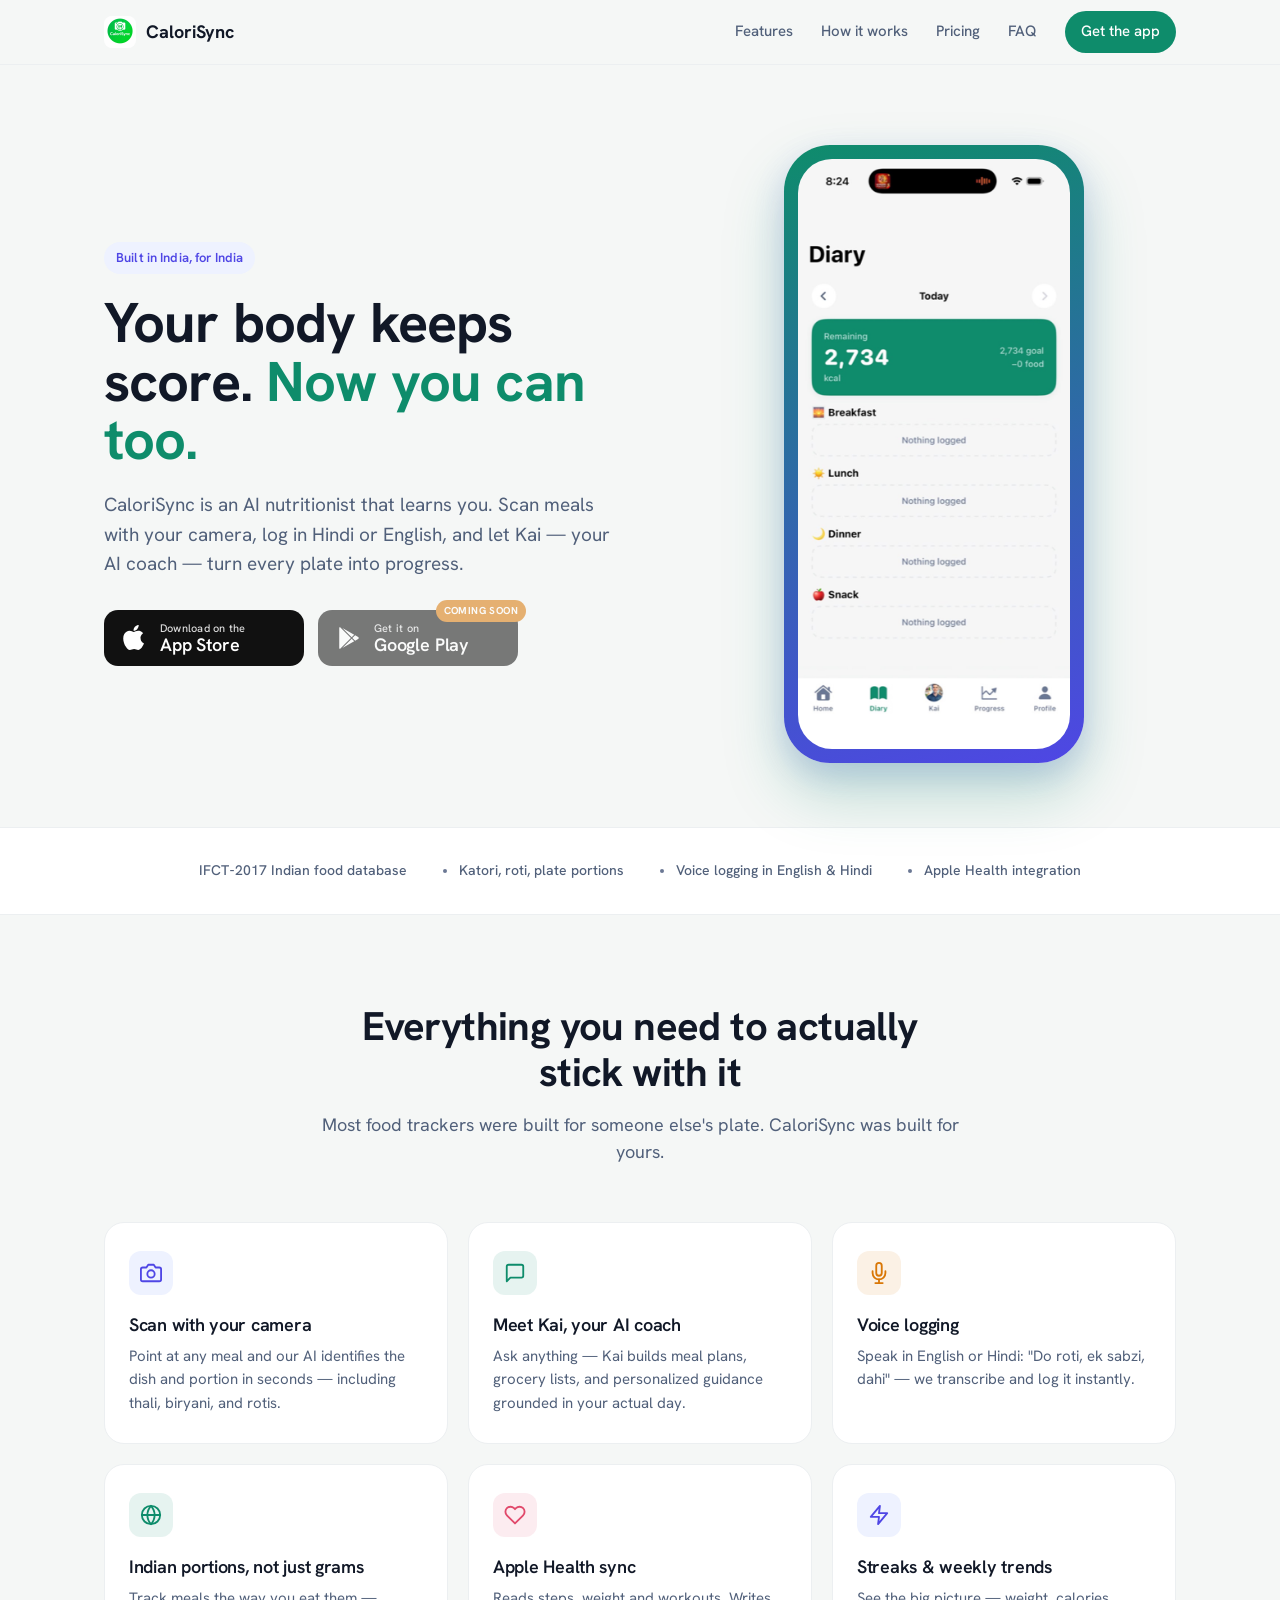
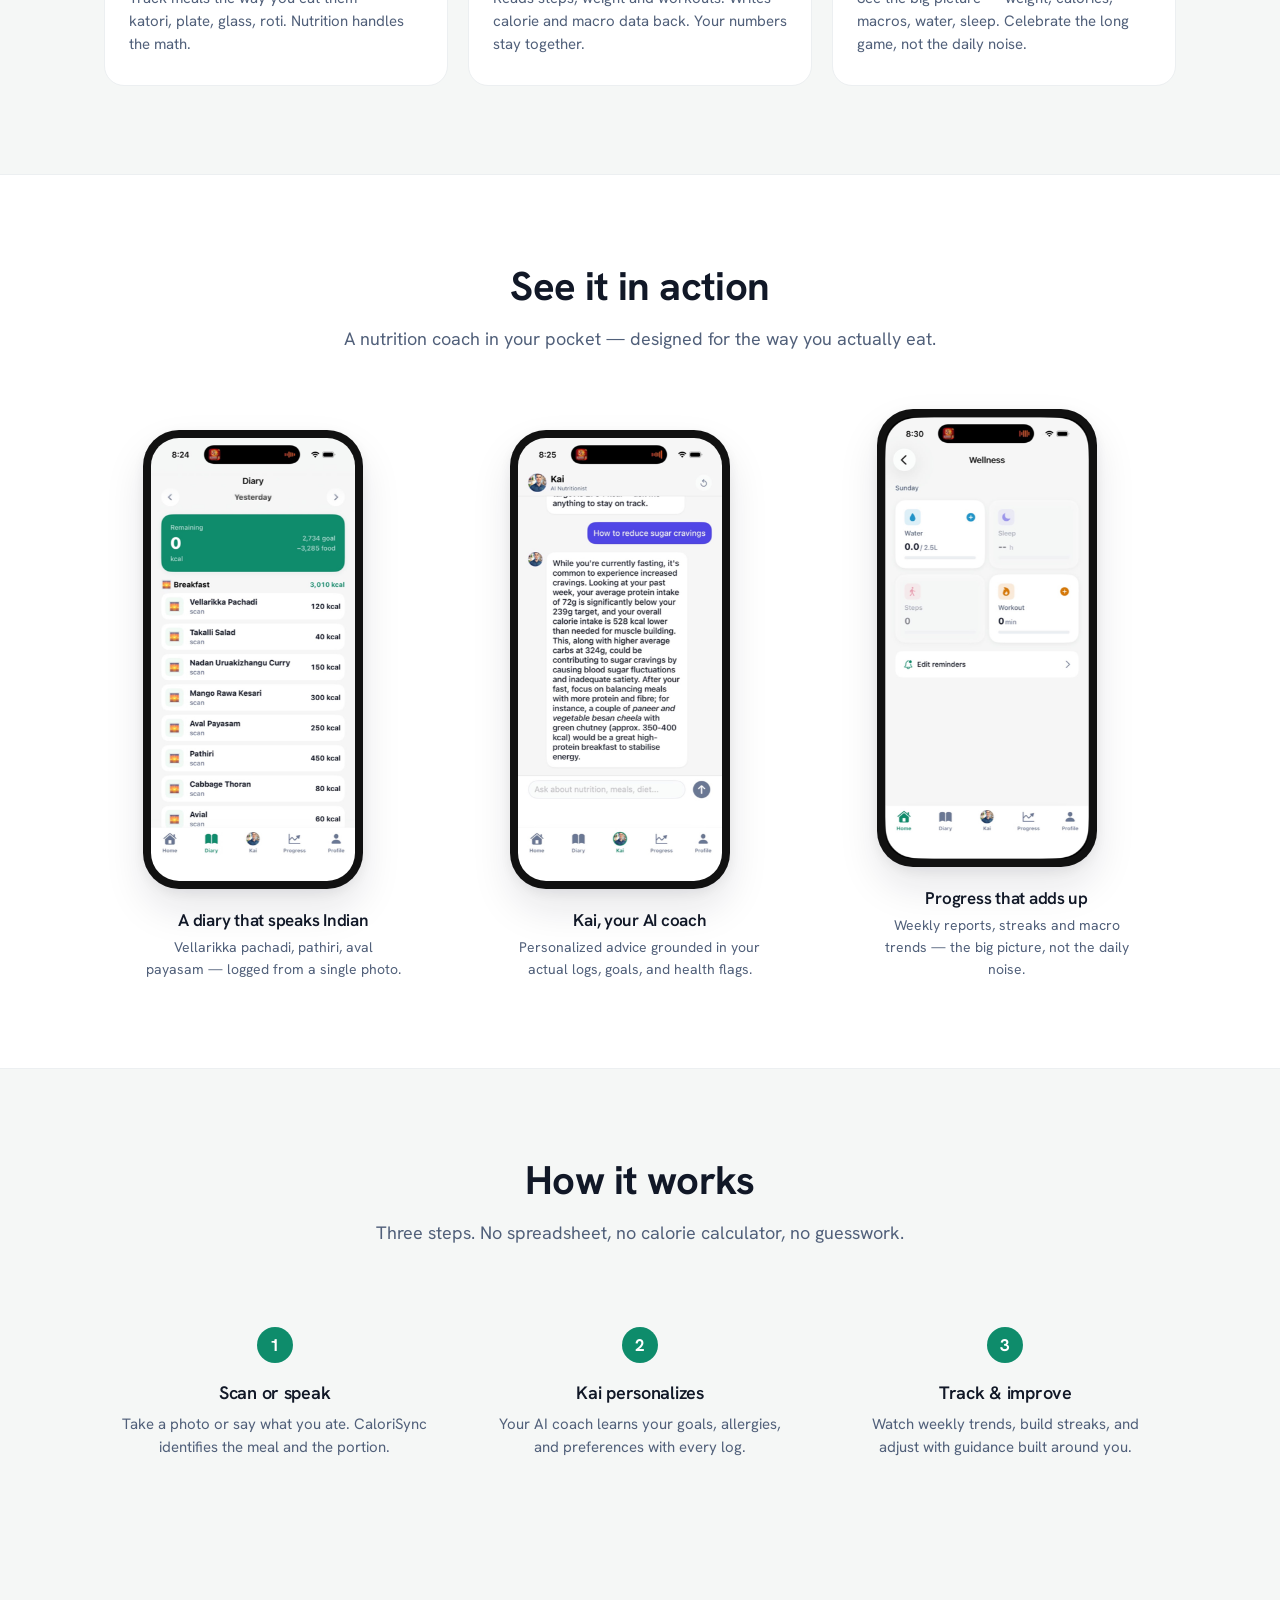
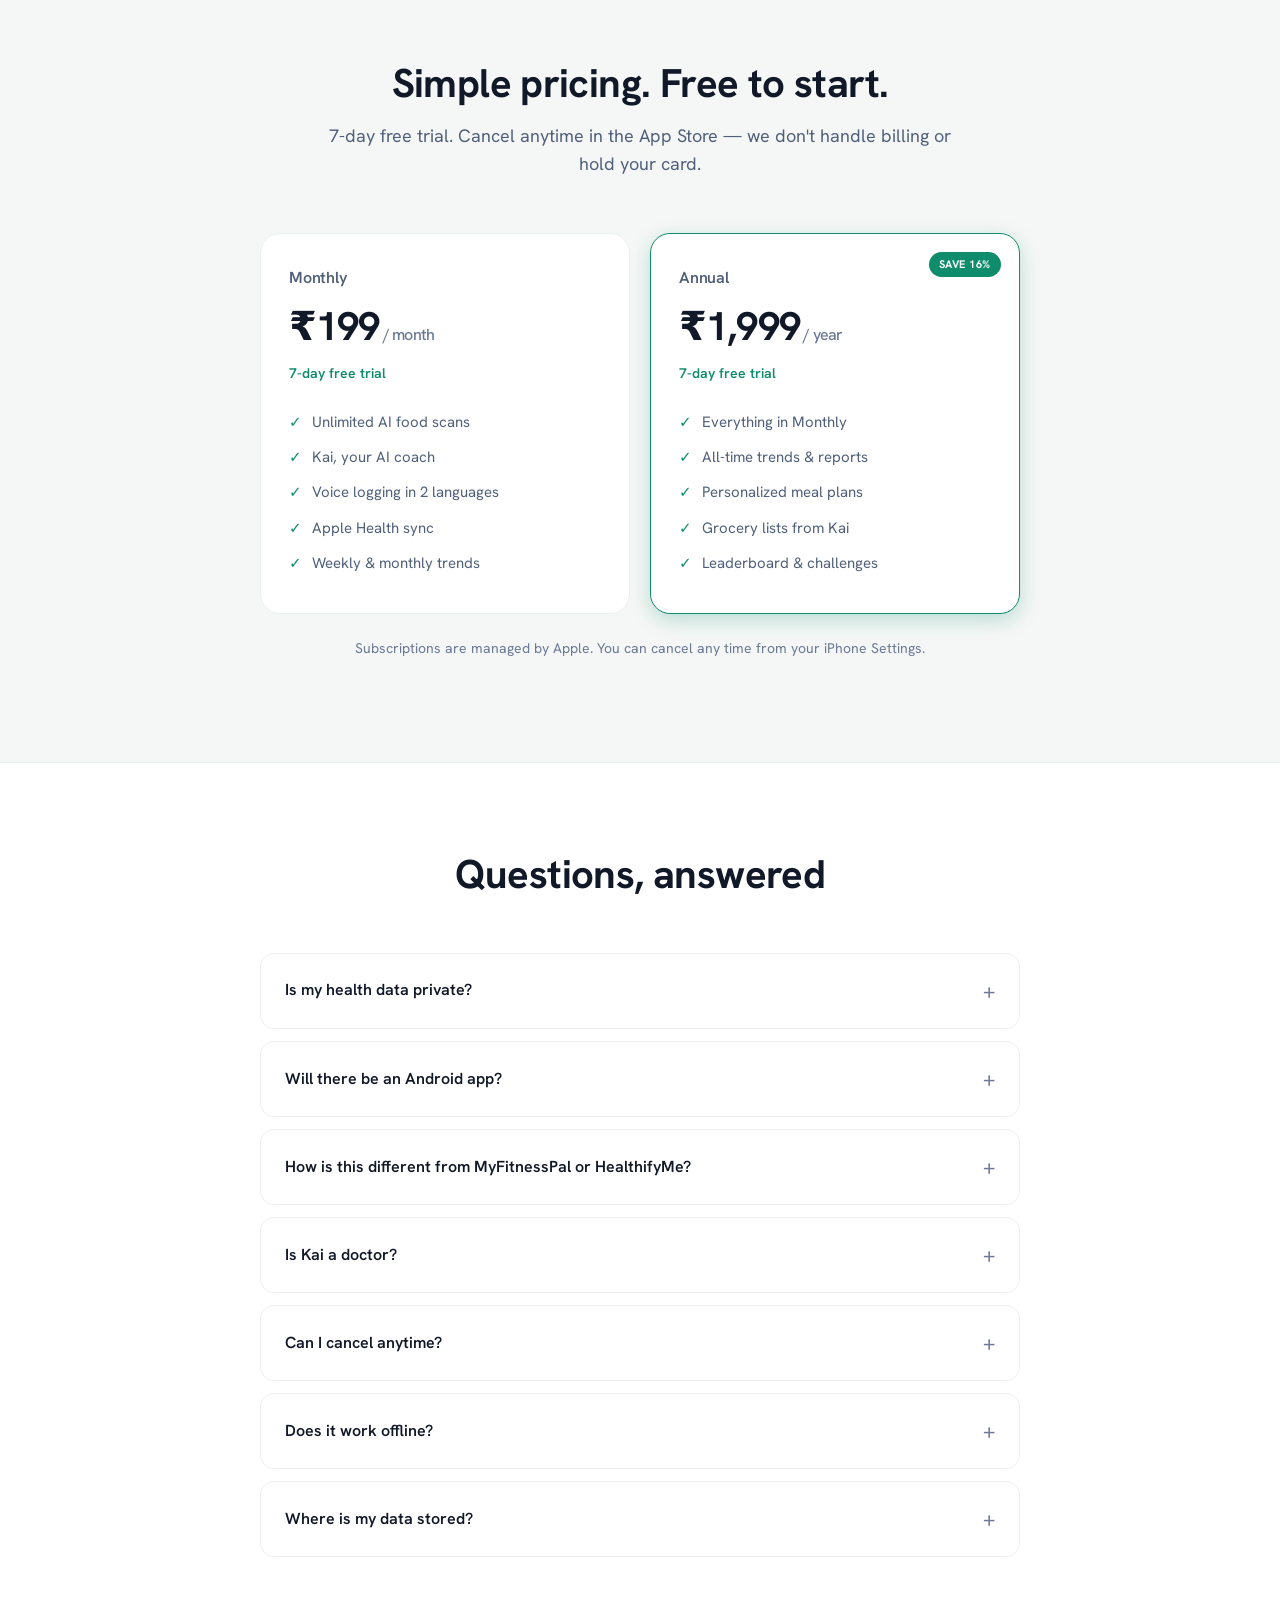
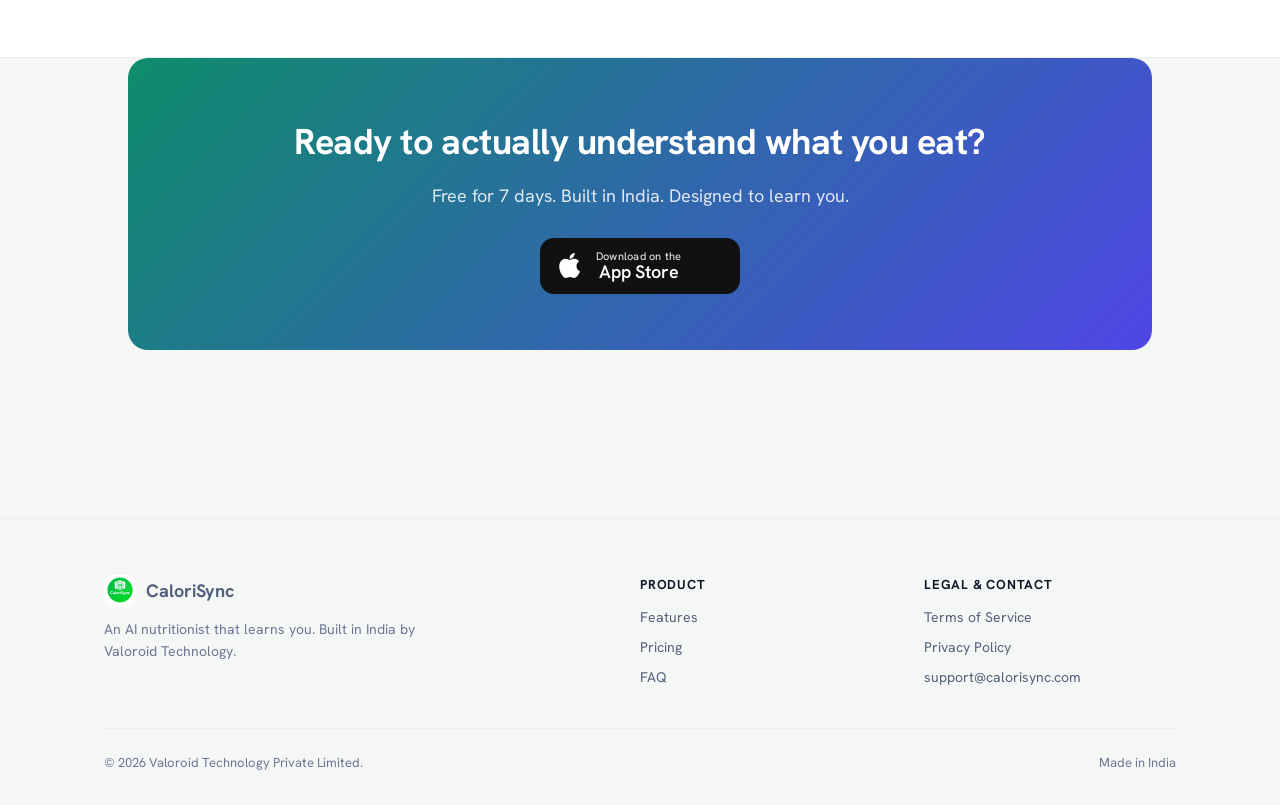
==== commit e3df7ed8: "Adjust monthly price to ₹199 and recompute annual savings Brings the marketing page in line with Sub" ====
--- a/index.html
+++ b/index.html
@@ -220,7 +220,7 @@
       <div class="pricing-grid">
         <div class="plan">
           <h3>Monthly</h3>
-          <div class="plan-price">&#8377;299<small> / month</small></div>
+          <div class="plan-price">&#8377;199<small> / month</small></div>
           <p class="trial">7-day free trial</p>
           <ul>
             <li>Unlimited AI food scans</li>
@@ -232,7 +232,7 @@
         </div>
 
         <div class="plan featured">
-          <span class="plan-tag">Save 44%</span>
+          <span class="plan-tag">Save 16%</span>
           <h3>Annual</h3>
           <div class="plan-price">&#8377;1,999<small> / year</small></div>
           <p class="trial">7-day free trial</p>
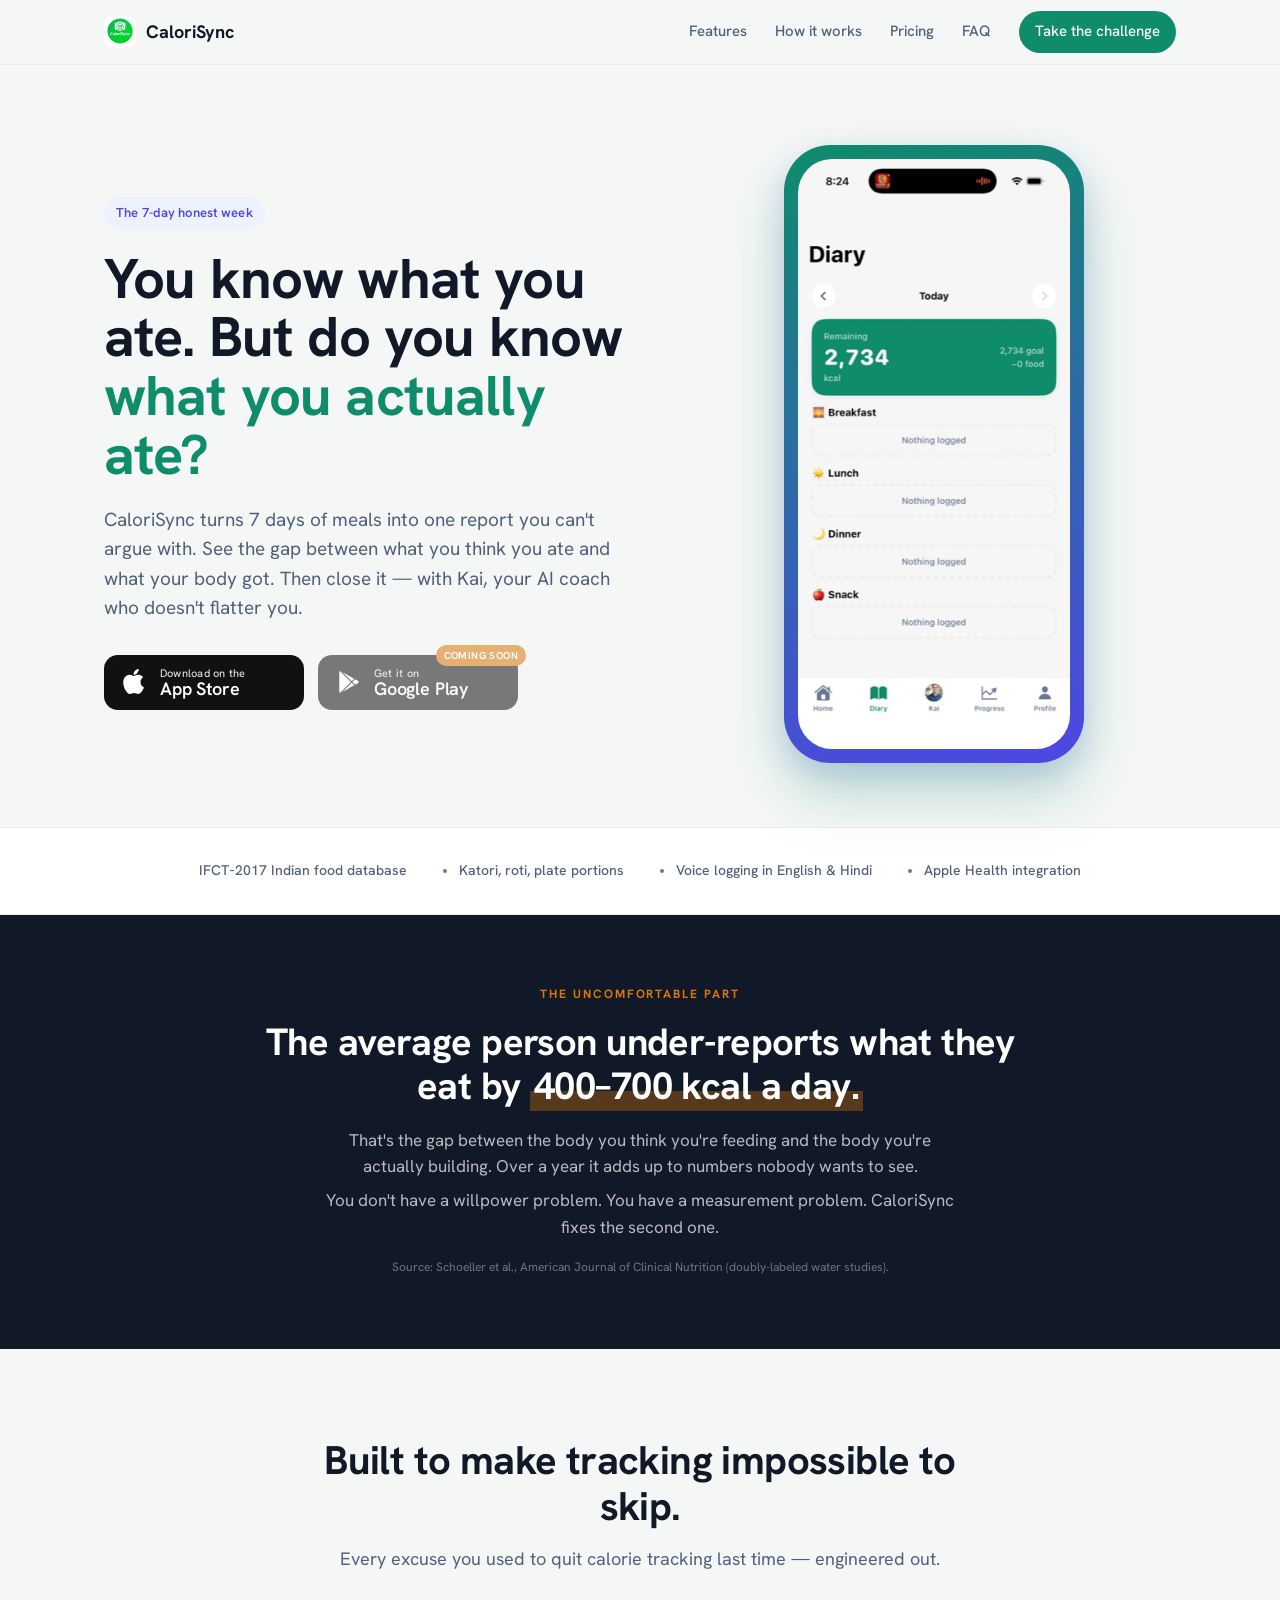
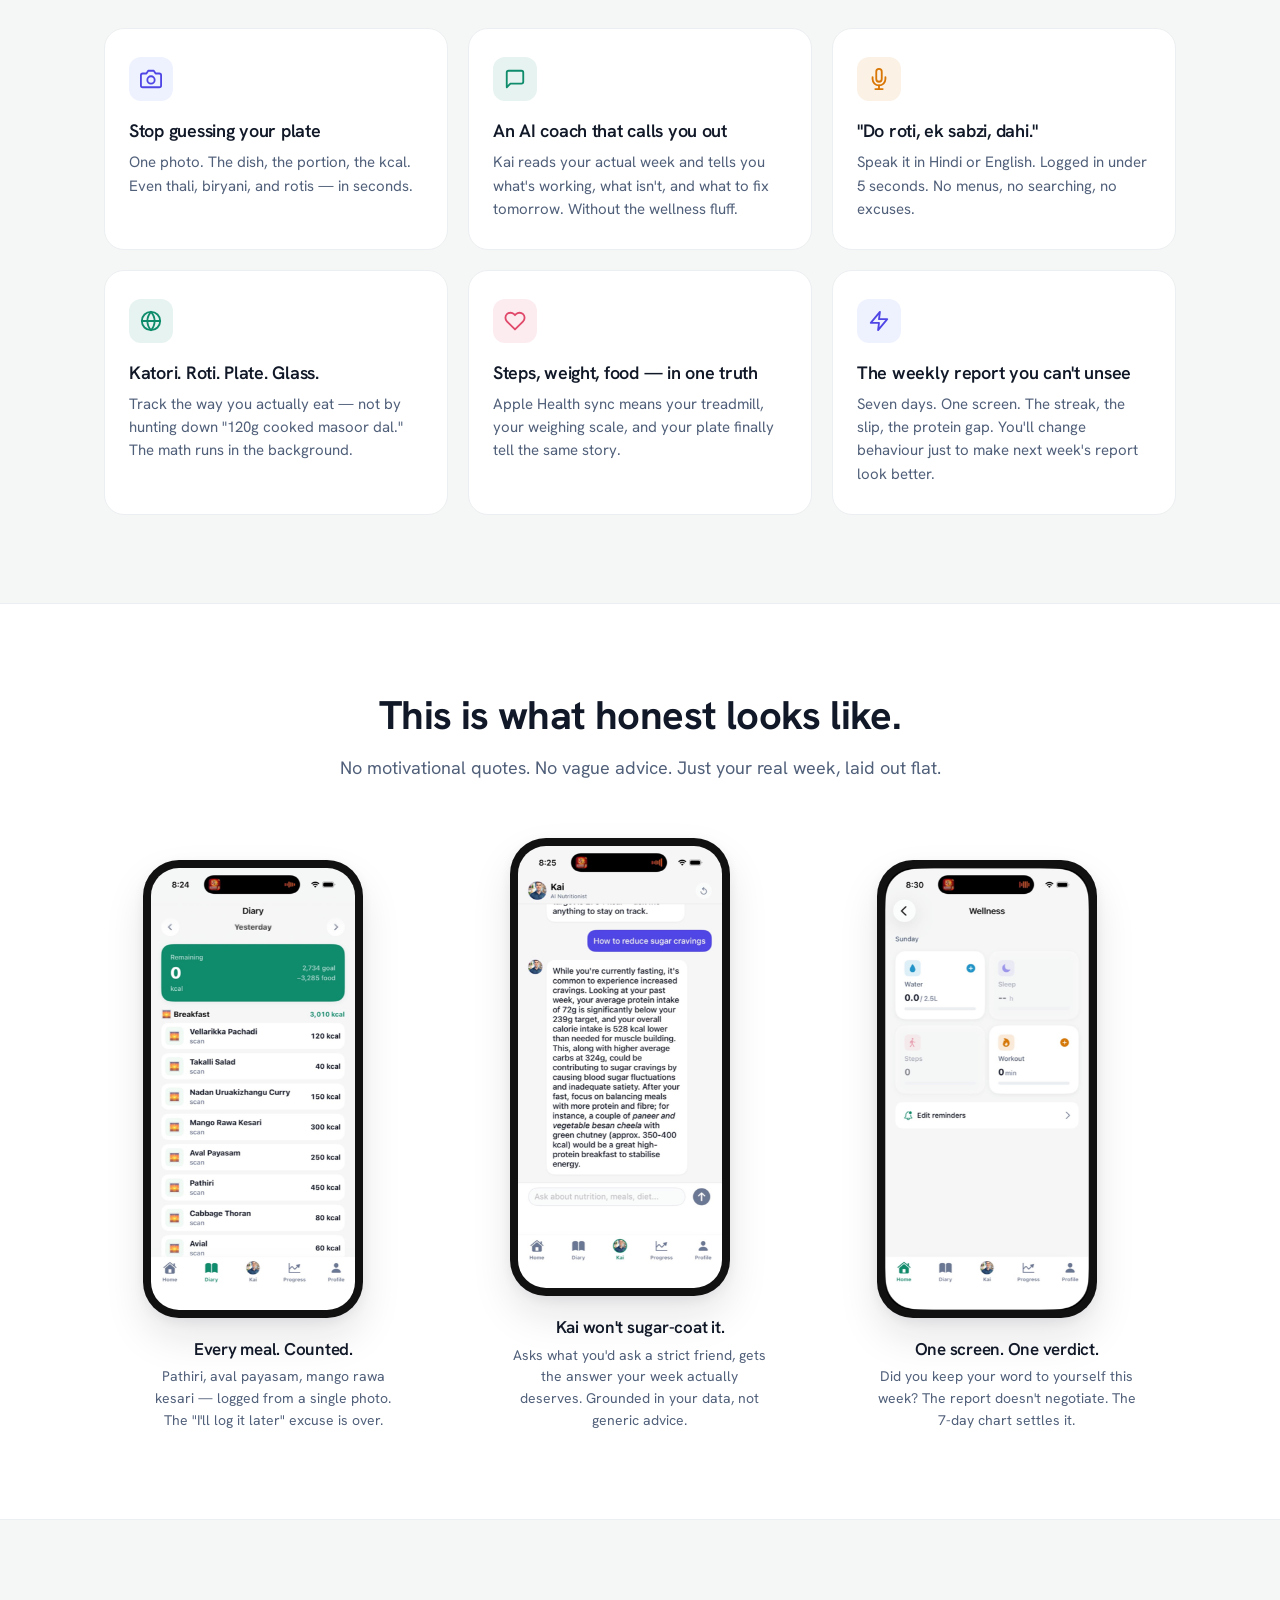
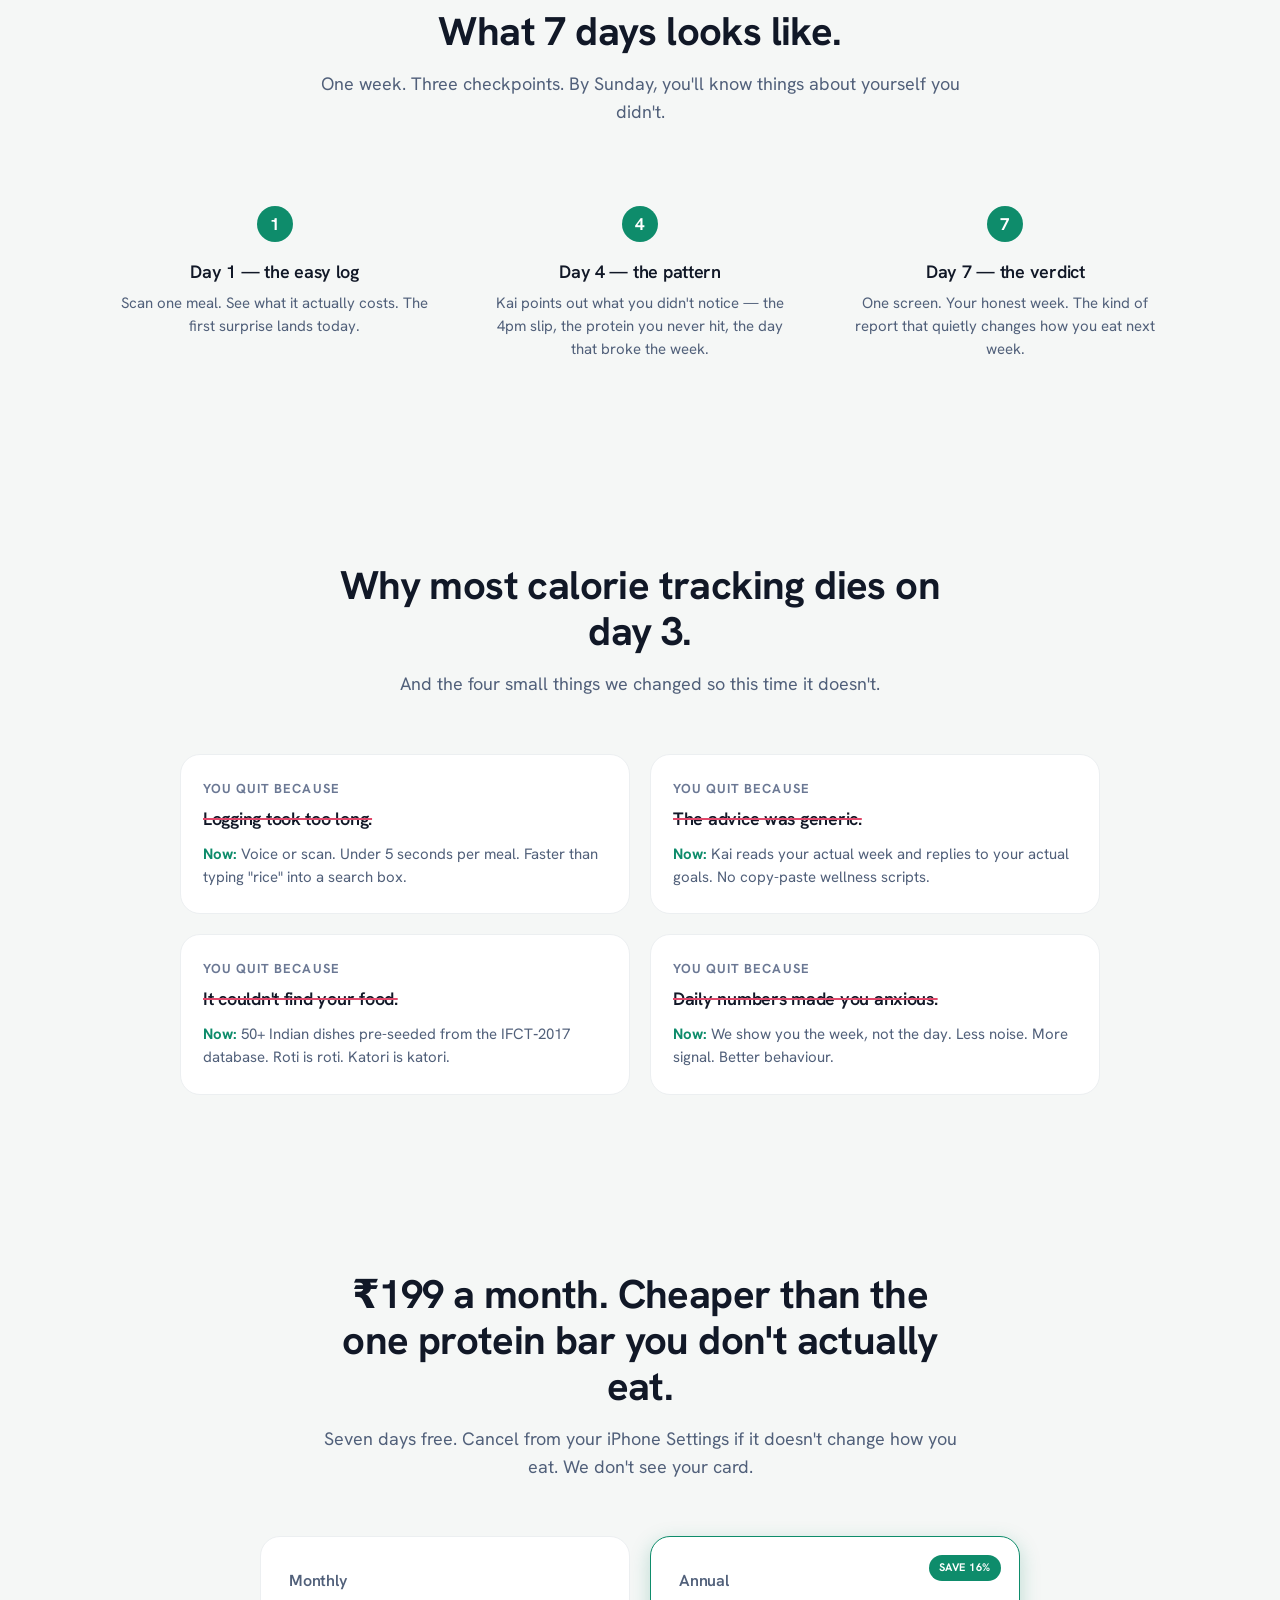
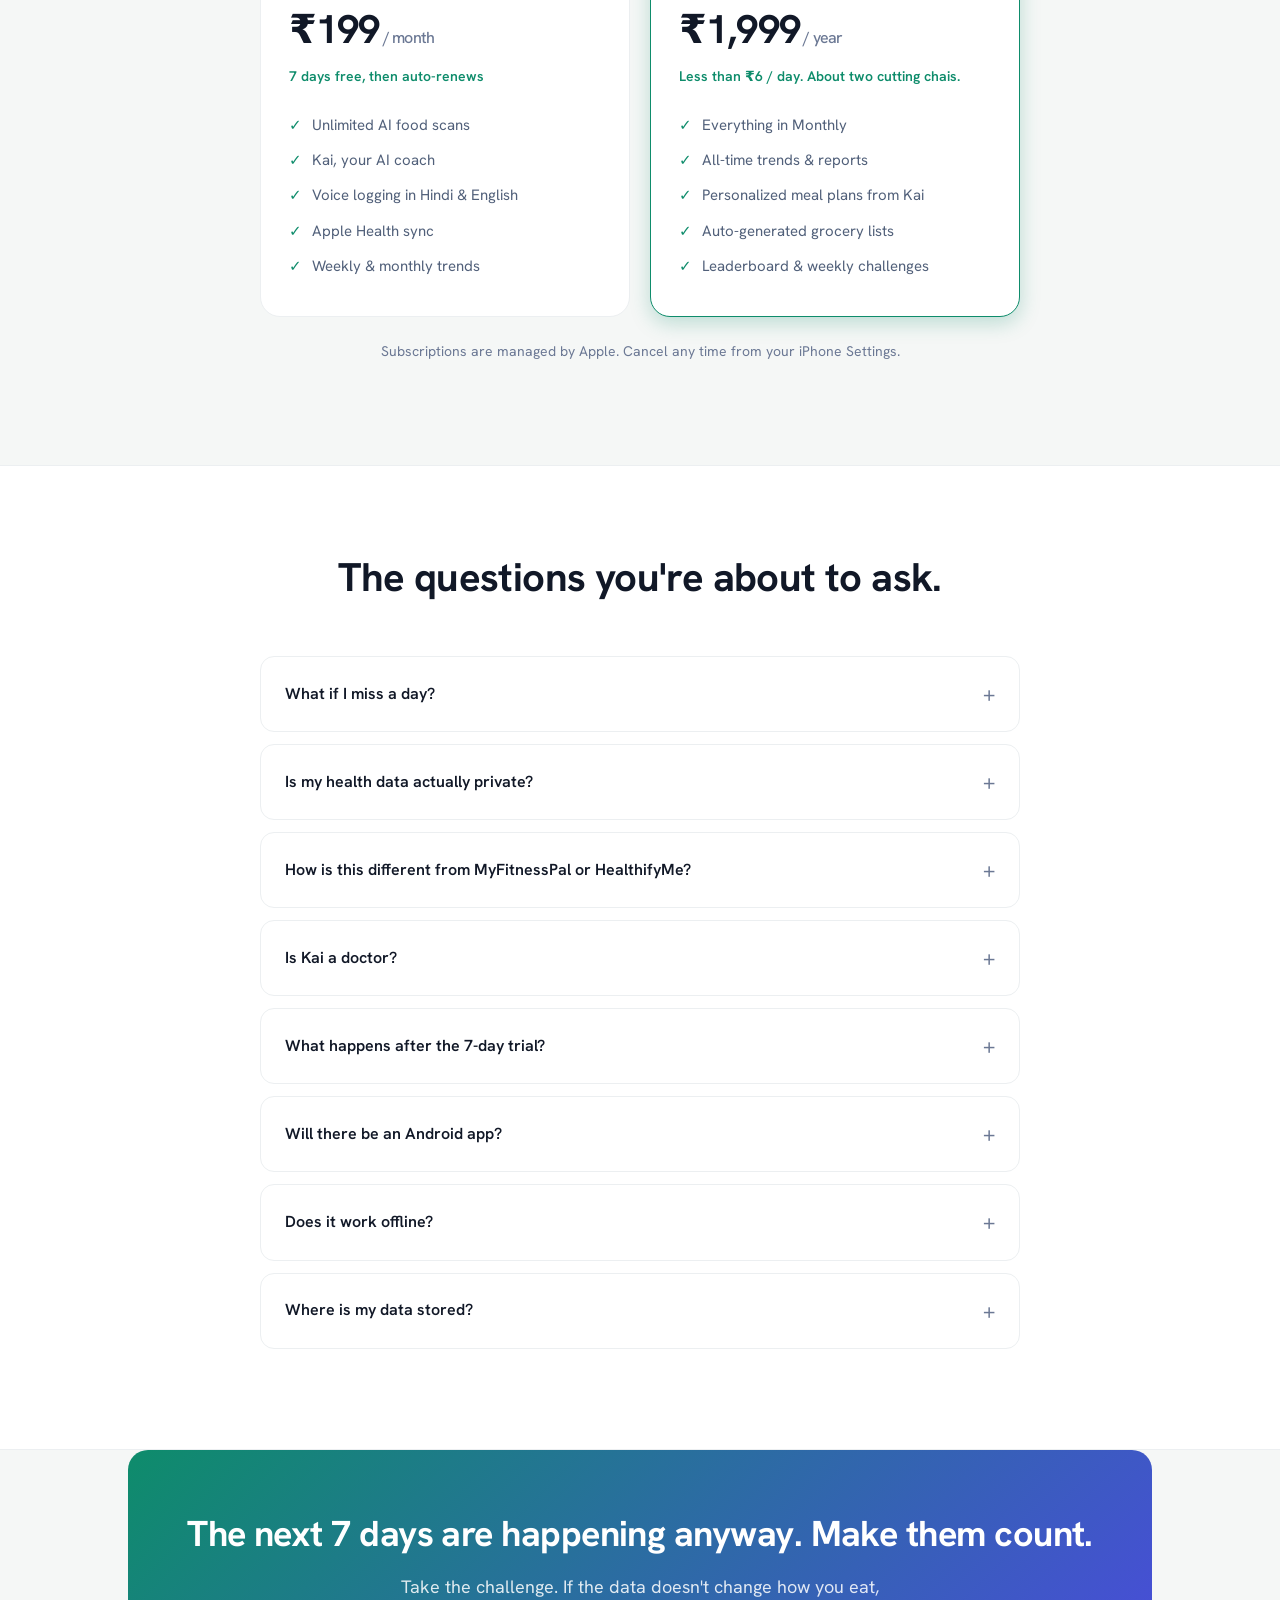
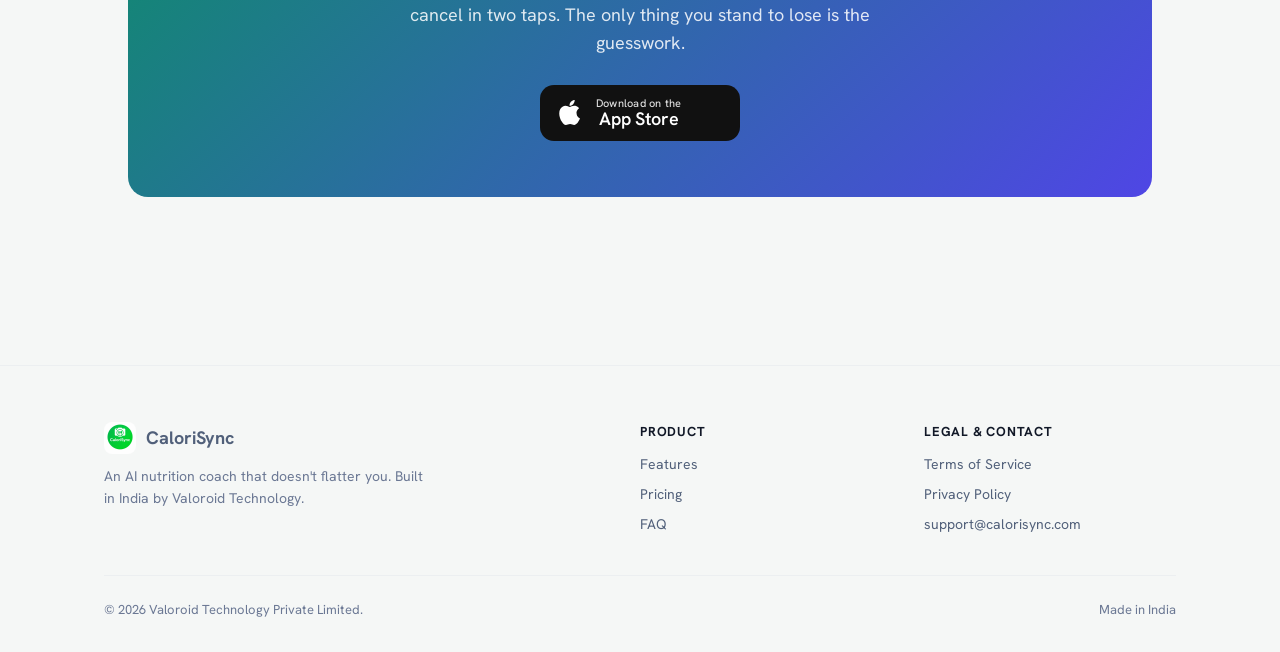
==== commit 12b470ee: "Rewrite landing copy in a "7-day honest week" challenge frame Shifts tone from descriptive to subtly" ====
--- a/index.html
+++ b/index.html
@@ -3,18 +3,18 @@
 <head>
   <meta charset="UTF-8" />
   <meta name="viewport" content="width=device-width, initial-scale=1.0" />
-  <title>CaloriSync &mdash; Your body keeps score. Now you can too.</title>
-  <meta name="description" content="CaloriSync is an AI nutritionist built for India. Scan meals with your camera, log in English or Hindi, and get personalized guidance from Kai &mdash; your AI coach." />
+  <title>CaloriSync &mdash; The 7-day honest week. Built for India.</title>
+  <meta name="description" content="You know what you ate. But do you know what you actually ate? CaloriSync turns 7 days of meals into one honest report. AI scan, voice logging in Hindi, and Kai &mdash; your AI coach who doesn't flatter you." />
   <link rel="canonical" href="https://calorisync.com/" />
 
   <meta property="og:type" content="website" />
-  <meta property="og:title" content="CaloriSync &mdash; Your body keeps score. Now you can too." />
-  <meta property="og:description" content="AI nutrition guidance built for India. Scan, speak, and track in seconds." />
+  <meta property="og:title" content="CaloriSync &mdash; The 7-day honest week" />
+  <meta property="og:description" content="You think you're eating right. 7 days will tell you the truth. AI nutrition coach built for Indian kitchens." />
   <meta property="og:url" content="https://calorisync.com/" />
   <meta property="og:image" content="https://calorisync.com/assets/og-image.png" />
   <meta name="twitter:card" content="summary_large_image" />
-  <meta name="twitter:title" content="CaloriSync &mdash; AI nutrition coach for India" />
-  <meta name="twitter:description" content="Scan meals, log in Hindi or English, track Indian portions. Powered by Kai, your AI coach." />
+  <meta name="twitter:title" content="CaloriSync &mdash; The 7-day honest week" />
+  <meta name="twitter:description" content="You know what you ate. But do you know what you actually ate? Take the 7-day challenge." />
   <meta name="twitter:image" content="https://calorisync.com/assets/og-image.png" />
 
   <link rel="icon" type="image/png" sizes="32x32" href="assets/favicon-32.png" />
@@ -39,7 +39,7 @@
         <a href="#how">How it works</a>
         <a href="#pricing">Pricing</a>
         <a href="#faq">FAQ</a>
-        <a href="#download" class="nav-cta">Get the app</a>
+        <a href="#download" class="nav-cta">Take the challenge</a>
       </div>
     </div>
   </nav>
@@ -47,9 +47,9 @@
   <header class="hero" id="download">
     <div class="container hero-grid">
       <div>
-        <span class="eyebrow">Built in India, for India</span>
-        <h1>Your body keeps score. <span class="accent">Now you can too.</span></h1>
-        <p class="lede">CaloriSync is an AI nutritionist that learns you. Scan meals with your camera, log in Hindi or English, and let Kai &mdash; your AI coach &mdash; turn every plate into progress.</p>
+        <span class="eyebrow">The 7-day honest week</span>
+        <h1>You know what you ate. But do you know <span class="accent">what you actually ate?</span></h1>
+        <p class="lede">CaloriSync turns 7 days of meals into one report you can't argue with. See the gap between what you think you ate and what your body got. Then close it &mdash; with Kai, your AI coach who doesn't flatter you.</p>
 
         <div class="badges">
           <a href="#" class="badge" id="appStoreLink" aria-label="Download on the App Store">
@@ -91,11 +91,21 @@
     </div>
   </section>
 
+  <section class="reality">
+    <div class="reality-inner">
+      <span class="tag">The uncomfortable part</span>
+      <h2>The average person under-reports what they eat by <span class="underline">400&ndash;700 kcal a day.</span></h2>
+      <p>That's the gap between the body you think you're feeding and the body you're actually building. Over a year it adds up to numbers nobody wants to see.</p>
+      <p>You don't have a willpower problem. You have a measurement problem. CaloriSync fixes the second one.</p>
+      <p class="source">Source: Schoeller et al., American Journal of Clinical Nutrition (doubly-labeled water studies).</p>
+    </div>
+  </section>
+
   <section class="section" id="features">
     <div class="container">
       <div class="section-header">
-        <h2>Everything you need to actually stick with it</h2>
-        <p>Most food trackers were built for someone else's plate. CaloriSync was built for yours.</p>
+        <h2>Built to make tracking impossible to skip.</h2>
+        <p>Every excuse you used to quit calorie tracking last time &mdash; engineered out.</p>
       </div>
 
       <div class="features-grid">
@@ -103,48 +113,48 @@
           <div class="feature-icon">
             <svg width="22" height="22" viewBox="0 0 24 24" fill="none" stroke="currentColor" stroke-width="2" stroke-linecap="round" stroke-linejoin="round" aria-hidden="true"><path d="M23 19a2 2 0 0 1-2 2H3a2 2 0 0 1-2-2V8a2 2 0 0 1 2-2h4l2-3h6l2 3h4a2 2 0 0 1 2 2z"/><circle cx="12" cy="13" r="4"/></svg>
           </div>
-          <h3>Scan with your camera</h3>
-          <p>Point at any meal and our AI identifies the dish and portion in seconds &mdash; including thali, biryani, and rotis.</p>
+          <h3>Stop guessing your plate</h3>
+          <p>One photo. The dish, the portion, the kcal. Even thali, biryani, and rotis &mdash; in seconds.</p>
         </div>
 
         <div class="feature">
           <div class="feature-icon green">
             <svg width="22" height="22" viewBox="0 0 24 24" fill="none" stroke="currentColor" stroke-width="2" stroke-linecap="round" stroke-linejoin="round" aria-hidden="true"><path d="M21 15a2 2 0 0 1-2 2H7l-4 4V5a2 2 0 0 1 2-2h14a2 2 0 0 1 2 2z"/></svg>
           </div>
-          <h3>Meet Kai, your AI coach</h3>
-          <p>Ask anything &mdash; Kai builds meal plans, grocery lists, and personalized guidance grounded in your actual day.</p>
+          <h3>An AI coach that calls you out</h3>
+          <p>Kai reads your actual week and tells you what's working, what isn't, and what to fix tomorrow. Without the wellness fluff.</p>
         </div>
 
         <div class="feature">
           <div class="feature-icon amber">
             <svg width="22" height="22" viewBox="0 0 24 24" fill="none" stroke="currentColor" stroke-width="2" stroke-linecap="round" stroke-linejoin="round" aria-hidden="true"><path d="M12 1a3 3 0 0 0-3 3v8a3 3 0 0 0 6 0V4a3 3 0 0 0-3-3z"/><path d="M19 10v2a7 7 0 0 1-14 0v-2"/><line x1="12" y1="19" x2="12" y2="23"/><line x1="8" y1="23" x2="16" y2="23"/></svg>
           </div>
-          <h3>Voice logging</h3>
-          <p>Speak in English or Hindi: "Do roti, ek sabzi, dahi" &mdash; we transcribe and log it instantly.</p>
+          <h3>"Do roti, ek sabzi, dahi."</h3>
+          <p>Speak it in Hindi or English. Logged in under 5 seconds. No menus, no searching, no excuses.</p>
         </div>
 
         <div class="feature">
           <div class="feature-icon green">
             <svg width="22" height="22" viewBox="0 0 24 24" fill="none" stroke="currentColor" stroke-width="2" stroke-linecap="round" stroke-linejoin="round" aria-hidden="true"><circle cx="12" cy="12" r="10"/><line x1="2" y1="12" x2="22" y2="12"/><path d="M12 2a15.3 15.3 0 0 1 4 10 15.3 15.3 0 0 1-4 10 15.3 15.3 0 0 1-4-10 15.3 15.3 0 0 1 4-10z"/></svg>
           </div>
-          <h3>Indian portions, not just grams</h3>
-          <p>Track meals the way you eat them &mdash; katori, plate, glass, roti. Nutrition handles the math.</p>
+          <h3>Katori. Roti. Plate. Glass.</h3>
+          <p>Track the way you actually eat &mdash; not by hunting down "120g cooked masoor dal." The math runs in the background.</p>
         </div>
 
         <div class="feature">
           <div class="feature-icon rose">
             <svg width="22" height="22" viewBox="0 0 24 24" fill="none" stroke="currentColor" stroke-width="2" stroke-linecap="round" stroke-linejoin="round" aria-hidden="true"><path d="M20.84 4.61a5.5 5.5 0 0 0-7.78 0L12 5.67l-1.06-1.06a5.5 5.5 0 0 0-7.78 7.78l1.06 1.06L12 21.23l7.78-7.78 1.06-1.06a5.5 5.5 0 0 0 0-7.78z"/></svg>
           </div>
-          <h3>Apple Health sync</h3>
-          <p>Reads steps, weight and workouts. Writes calorie and macro data back. Your numbers stay together.</p>
+          <h3>Steps, weight, food &mdash; in one truth</h3>
+          <p>Apple Health sync means your treadmill, your weighing scale, and your plate finally tell the same story.</p>
         </div>
 
         <div class="feature">
           <div class="feature-icon">
             <svg width="22" height="22" viewBox="0 0 24 24" fill="none" stroke="currentColor" stroke-width="2" stroke-linecap="round" stroke-linejoin="round" aria-hidden="true"><path d="M13 2L3 14h9l-1 8 10-12h-9l1-8z"/></svg>
           </div>
-          <h3>Streaks &amp; weekly trends</h3>
-          <p>See the big picture &mdash; weight, calories, macros, water, sleep. Celebrate the long game, not the daily noise.</p>
+          <h3>The weekly report you can't unsee</h3>
+          <p>Seven days. One screen. The streak, the slip, the protein gap. You'll change behaviour just to make next week's report look better.</p>
         </div>
       </div>
     </div>
@@ -153,32 +163,32 @@
   <section class="section" id="showcase" style="background: var(--surface); border-top: 1px solid var(--line); border-bottom: 1px solid var(--line);">
     <div class="container">
       <div class="section-header">
-        <h2>See it in action</h2>
-        <p>A nutrition coach in your pocket &mdash; designed for the way you actually eat.</p>
+        <h2>This is what honest looks like.</h2>
+        <p>No motivational quotes. No vague advice. Just your real week, laid out flat.</p>
       </div>
       <div class="showcase">
         <div class="showcase-item">
           <div class="showcase-phone">
             <img src="assets/screenshots/diary.png" alt="CaloriSync diary showing Indian meals like Vellarikka Pachadi, Takalli Salad, Nadan Uruakizhangu Curry logged from scans" />
           </div>
-          <h3>A diary that speaks Indian</h3>
-          <p>Vellarikka pachadi, pathiri, aval payasam &mdash; logged from a single photo.</p>
+          <h3>Every meal. Counted.</h3>
+          <p>Pathiri, aval payasam, mango rawa kesari &mdash; logged from a single photo. The "I'll log it later" excuse is over.</p>
         </div>
 
         <div class="showcase-item">
           <div class="showcase-phone">
             <img src="assets/screenshots/kai.png" alt="Kai, the AI nutrition coach, replying with a personalized recommendation about sugar cravings and protein-rich breakfast" />
           </div>
-          <h3>Kai, your AI coach</h3>
-          <p>Personalized advice grounded in your actual logs, goals, and health flags.</p>
+          <h3>Kai won't sugar-coat it.</h3>
+          <p>Asks what you'd ask a strict friend, gets the answer your week actually deserves. Grounded in your data, not generic advice.</p>
         </div>
 
         <div class="showcase-item">
           <div class="showcase-phone">
             <img src="assets/screenshots/progress.png" alt="Weekly report screen showing 6 of 7 days logged, 86 percent on-track, and daily calorie bar chart" />
           </div>
-          <h3>Progress that adds up</h3>
-          <p>Weekly reports, streaks and macro trends &mdash; the big picture, not the daily noise.</p>
+          <h3>One screen. One verdict.</h3>
+          <p>Did you keep your word to yourself this week? The report doesn't negotiate. The 7-day chart settles it.</p>
         </div>
       </div>
     </div>
@@ -187,24 +197,55 @@
   <section class="section" id="how" style="background: var(--bg);">
     <div class="container">
       <div class="section-header">
-        <h2>How it works</h2>
-        <p>Three steps. No spreadsheet, no calorie calculator, no guesswork.</p>
+        <h2>What 7 days looks like.</h2>
+        <p>One week. Three checkpoints. By Sunday, you'll know things about yourself you didn't.</p>
       </div>
       <div class="steps">
         <div class="step">
           <div class="step-num">1</div>
-          <h3>Scan or speak</h3>
-          <p>Take a photo or say what you ate. CaloriSync identifies the meal and the portion.</p>
+          <h3>Day 1 &mdash; the easy log</h3>
+          <p>Scan one meal. See what it actually costs. The first surprise lands today.</p>
         </div>
         <div class="step">
-          <div class="step-num">2</div>
-          <h3>Kai personalizes</h3>
-          <p>Your AI coach learns your goals, allergies, and preferences with every log.</p>
+          <div class="step-num">4</div>
+          <h3>Day 4 &mdash; the pattern</h3>
+          <p>Kai points out what you didn't notice &mdash; the 4pm slip, the protein you never hit, the day that broke the week.</p>
         </div>
         <div class="step">
-          <div class="step-num">3</div>
-          <h3>Track &amp; improve</h3>
-          <p>Watch weekly trends, build streaks, and adjust with guidance built around you.</p>
+          <div class="step-num">7</div>
+          <h3>Day 7 &mdash; the verdict</h3>
+          <p>One screen. Your honest week. The kind of report that quietly changes how you eat next week.</p>
+        </div>
+      </div>
+    </div>
+  </section>
+
+  <section class="section">
+    <div class="container">
+      <div class="section-header">
+        <h2>Why most calorie tracking dies on day 3.</h2>
+        <p>And the four small things we changed so this time it doesn't.</p>
+      </div>
+      <div class="objection-grid">
+        <div class="objection">
+          <span class="past">You quit because</span>
+          <h3>Logging took too long.</h3>
+          <p class="answer"><strong>Now:</strong> Voice or scan. Under 5 seconds per meal. Faster than typing "rice" into a search box.</p>
+        </div>
+        <div class="objection">
+          <span class="past">You quit because</span>
+          <h3>The advice was generic.</h3>
+          <p class="answer"><strong>Now:</strong> Kai reads your actual week and replies to your actual goals. No copy-paste wellness scripts.</p>
+        </div>
+        <div class="objection">
+          <span class="past">You quit because</span>
+          <h3>It couldn't find your food.</h3>
+          <p class="answer"><strong>Now:</strong> 50&#43; Indian dishes pre-seeded from the IFCT&#8209;2017 database. Roti is roti. Katori is katori.</p>
+        </div>
+        <div class="objection">
+          <span class="past">You quit because</span>
+          <h3>Daily numbers made you anxious.</h3>
+          <p class="answer"><strong>Now:</strong> We show you the week, not the day. Less noise. More signal. Better behaviour.</p>
         </div>
       </div>
     </div>
@@ -213,19 +254,19 @@
   <section class="section" id="pricing">
     <div class="container">
       <div class="section-header">
-        <h2>Simple pricing. Free to start.</h2>
-        <p>7-day free trial. Cancel anytime in the App Store &mdash; we don't handle billing or hold your card.</p>
+        <h2>&#8377;199 a month. Cheaper than the one protein bar you don't actually eat.</h2>
+        <p>Seven days free. Cancel from your iPhone Settings if it doesn't change how you eat. We don't see your card.</p>
       </div>
 
       <div class="pricing-grid">
         <div class="plan">
           <h3>Monthly</h3>
           <div class="plan-price">&#8377;199<small> / month</small></div>
-          <p class="trial">7-day free trial</p>
+          <p class="trial">7 days free, then auto-renews</p>
           <ul>
             <li>Unlimited AI food scans</li>
             <li>Kai, your AI coach</li>
-            <li>Voice logging in 2 languages</li>
+            <li>Voice logging in Hindi &amp; English</li>
             <li>Apple Health sync</li>
             <li>Weekly &amp; monthly trends</li>
           </ul>
@@ -235,74 +276,81 @@
           <span class="plan-tag">Save 16%</span>
           <h3>Annual</h3>
           <div class="plan-price">&#8377;1,999<small> / year</small></div>
-          <p class="trial">7-day free trial</p>
+          <p class="trial">Less than &#8377;6 / day. About two cutting chais.</p>
           <ul>
             <li>Everything in Monthly</li>
             <li>All-time trends &amp; reports</li>
-            <li>Personalized meal plans</li>
-            <li>Grocery lists from Kai</li>
-            <li>Leaderboard &amp; challenges</li>
+            <li>Personalized meal plans from Kai</li>
+            <li>Auto-generated grocery lists</li>
+            <li>Leaderboard &amp; weekly challenges</li>
           </ul>
         </div>
       </div>
 
-      <p class="pricing-foot">Subscriptions are managed by Apple. You can cancel any time from your iPhone Settings.</p>
+      <p class="pricing-foot">Subscriptions are managed by Apple. Cancel any time from your iPhone Settings.</p>
     </div>
   </section>
 
   <section class="section" id="faq" style="background: var(--surface); border-top: 1px solid var(--line); border-bottom: 1px solid var(--line);">
     <div class="container">
       <div class="section-header">
-        <h2>Questions, answered</h2>
+        <h2>The questions you're about to ask.</h2>
       </div>
 
       <div class="faq">
         <details>
-          <summary>Is my health data private?</summary>
-          <div class="answer">
-            <p>Yes. Your food logs and health data are stored on encrypted servers in India. We never sell your data, and you can export or delete everything at any time from inside the app.</p>
+          <summary>What if I miss a day?</summary>
+          <div class="answer">
+            <p>One missed day doesn't break the challenge. Kai resets you on Day 1 the moment you log again, and your streak picks back up. The goal is honesty, not perfection.</p>
+          </div>
+        </details>
+
+        <details>
+          <summary>Is my health data actually private?</summary>
+          <div class="answer">
+            <p>Yes. Your food logs and health data live on encrypted servers in India. We don't sell your data. We don't run ads. You can export or delete everything in two taps from the app's Privacy settings.</p>
+          </div>
+        </details>
+
+        <details>
+          <summary>How is this different from MyFitnessPal or HealthifyMe?</summary>
+          <div class="answer">
+            <p>Those were built for someone else's plate. CaloriSync was built for yours &mdash; IFCT&#8209;2017 food database, Indian portion sizes (katori, roti, plate, glass), bilingual voice logging, and Kai, an AI coach that reads <em>your</em> week and replies to <em>your</em> goals. Not a generic wellness script.</p>
+          </div>
+        </details>
+
+        <details>
+          <summary>Is Kai a doctor?</summary>
+          <div class="answer">
+            <p>No. Kai is an AI coach that gives general dietary suggestions. It's <strong>not medical advice</strong>. If you have a medical condition, allergies, or are pregnant, please consult a qualified doctor or registered dietitian before changing your diet.</p>
+          </div>
+        </details>
+
+        <details>
+          <summary>What happens after the 7-day trial?</summary>
+          <div class="answer">
+            <p>Your trial auto-renews into a paid subscription at &#8377;199/month or &#8377;1,999/year &mdash; whichever you picked. If you cancel from <em>Settings &rarr; Apple ID &rarr; Subscriptions</em> before day 7, you're never charged.</p>
           </div>
         </details>
 
         <details>
           <summary>Will there be an Android app?</summary>
           <div class="answer">
-            <p>Yes &mdash; we're working on it. CaloriSync launched on iPhone first so we could go deep on Apple Health integration and voice logging. Android is on the roadmap. Drop us a line at <a href="mailto:support@calorisync.com">support@calorisync.com</a> and we'll let you know when it ships.</p>
-          </div>
-        </details>
-
-        <details>
-          <summary>How is this different from MyFitnessPal or HealthifyMe?</summary>
-          <div class="answer">
-            <p>CaloriSync is built for the way Indians actually eat. The IFCT-2017 food database, Indian portion sizes (katori, roti, plate, glass), bilingual voice logging, and Kai &mdash; an AI coach that adapts to your goals &mdash; are all designed around real Indian kitchens.</p>
-          </div>
-        </details>
-
-        <details>
-          <summary>Is Kai a doctor?</summary>
-          <div class="answer">
-            <p>No. Kai is an AI coach that gives general dietary suggestions. It is <strong>not medical advice</strong>. If you have a medical condition, allergies, or are pregnant, please consult a qualified doctor or registered dietitian before changing your diet.</p>
-          </div>
-        </details>
-
-        <details>
-          <summary>Can I cancel anytime?</summary>
-          <div class="answer">
-            <p>Yes. Subscriptions are managed by Apple &mdash; cancel from Settings &rarr; your Apple ID &rarr; Subscriptions, anytime. Your trial doesn't auto-charge if you cancel within 7 days.</p>
+            <p>Yes &mdash; we're working on it. iPhone first, because Apple Health and voice logging are deeper there. Drop your email at <a href="mailto:support@calorisync.com">support@calorisync.com</a> and we'll tell you the day it ships.</p>
           </div>
         </details>
 
         <details>
           <summary>Does it work offline?</summary>
           <div class="answer">
-            <p>Logging meals you've eaten before and viewing your history works offline. AI food scanning and Kai chat need an internet connection because they run on cloud-hosted AI models.</p>
+            <p>Logging meals you've eaten before and viewing your history works offline. AI scanning and Kai chat need internet because they run on cloud-hosted AI models.</p>
           </div>
         </details>
 
         <details>
           <summary>Where is my data stored?</summary>
           <div class="answer">
-            <p>On encrypted servers in India. AI food scans and Kai chat messages are processed through enterprise AI partners (currently Google Gemini) under a Data Processing Agreement &mdash; they don't keep your data or use it to train their models.</p>
+            <p>Encrypted servers in India. AI scans and Kai messages are processed through enterprise AI partners (currently Google Gemini) under a Data Processing Agreement &mdash; your prompts are not used to train their foundation models.</p>
           </div>
         </details>
       </div>
@@ -312,8 +360,8 @@
   <section class="section" style="padding-top: 0;">
     <div class="container">
       <div class="final-cta">
-        <h2>Ready to actually understand what you eat?</h2>
-        <p>Free for 7 days. Built in India. Designed to learn you.</p>
+        <h2>The next 7 days are happening anyway. Make them count.</h2>
+        <p>Take the challenge. If the data doesn't change how you eat, cancel in two taps. The only thing you stand to lose is the guesswork.</p>
         <div class="badges">
           <a href="#" class="badge" aria-label="Download on the App Store">
             <svg viewBox="0 0 24 24" fill="currentColor" aria-hidden="true">
@@ -337,7 +385,7 @@
             <img src="/assets/app-icon.png" alt="" />
             <span>CaloriSync</span>
           </a>
-          <p>An AI nutritionist that learns you. Built in India by Valoroid Technology.</p>
+          <p>An AI nutrition coach that doesn't flatter you. Built in India by Valoroid Technology.</p>
         </div>
 
         <div>
--- a/css/main.css
+++ b/css/main.css
@@ -269,6 +269,90 @@
   margin: 0;
 }
 
+/* ---------- Reality band (dark, hard-hitting stat) ---------- */
+.reality {
+  background: var(--ink);
+  color: #fff;
+  padding: 64px 0;
+}
+.reality-inner {
+  max-width: 820px;
+  margin: 0 auto;
+  text-align: center;
+  padding: 0 24px;
+}
+.reality .tag {
+  display: inline-block;
+  font-size: 12px;
+  font-weight: 700;
+  letter-spacing: 0.16em;
+  text-transform: uppercase;
+  color: var(--brand-warn);
+  margin-bottom: 18px;
+}
+.reality h2 {
+  color: #fff;
+  font-size: clamp(26px, 3.4vw, 38px);
+  line-height: 1.15;
+  font-weight: 700;
+  margin: 0 0 18px;
+  letter-spacing: -0.015em;
+}
+.reality h2 .underline {
+  background: linear-gradient(180deg, transparent 60%, rgba(217, 119, 6, 0.35) 60%);
+  padding: 0 4px;
+}
+.reality p {
+  color: rgba(255,255,255,0.7);
+  font-size: 17px;
+  margin: 0 auto 8px;
+  max-width: 640px;
+}
+.reality .source {
+  color: rgba(255,255,255,0.4);
+  font-size: 12px;
+  margin-top: 18px;
+}
+
+/* ---------- Why-they-quit grid ---------- */
+.objection-grid {
+  display: grid;
+  grid-template-columns: repeat(2, 1fr);
+  gap: 20px;
+  max-width: 920px;
+  margin: 0 auto;
+}
+.objection {
+  background: var(--surface);
+  border: 1px solid var(--line);
+  border-radius: var(--radius-card);
+  padding: 24px 22px;
+}
+.objection .past {
+  display: block;
+  font-size: 13px;
+  font-weight: 700;
+  letter-spacing: 0.08em;
+  text-transform: uppercase;
+  color: var(--ink-3);
+  margin-bottom: 6px;
+}
+.objection h3 {
+  font-size: 18px;
+  font-weight: 600;
+  margin: 0 0 10px;
+  color: var(--ink);
+  text-decoration: line-through;
+  text-decoration-color: var(--brand-rose);
+  text-decoration-thickness: 2px;
+}
+.objection .answer {
+  font-size: 15px;
+  color: var(--ink-2);
+  margin: 0;
+}
+.objection .answer strong { color: var(--brand-primary); }
+
 /* ---------- Trust strip ---------- */
 .trust {
   padding: 32px 0;
@@ -645,9 +729,11 @@
   .features-grid { grid-template-columns: repeat(2, 1fr); }
   .steps { grid-template-columns: 1fr; gap: 16px; }
   .pricing-grid { grid-template-columns: 1fr; }
+  .objection-grid { grid-template-columns: 1fr; }
   .footer-grid { grid-template-columns: 1fr 1fr; gap: 24px; }
   .footer-brand { grid-column: 1 / -1; }
   .section { padding: 64px 0; }
+  .reality { padding: 48px 0; }
 }
 
 @media (max-width: 640px) {
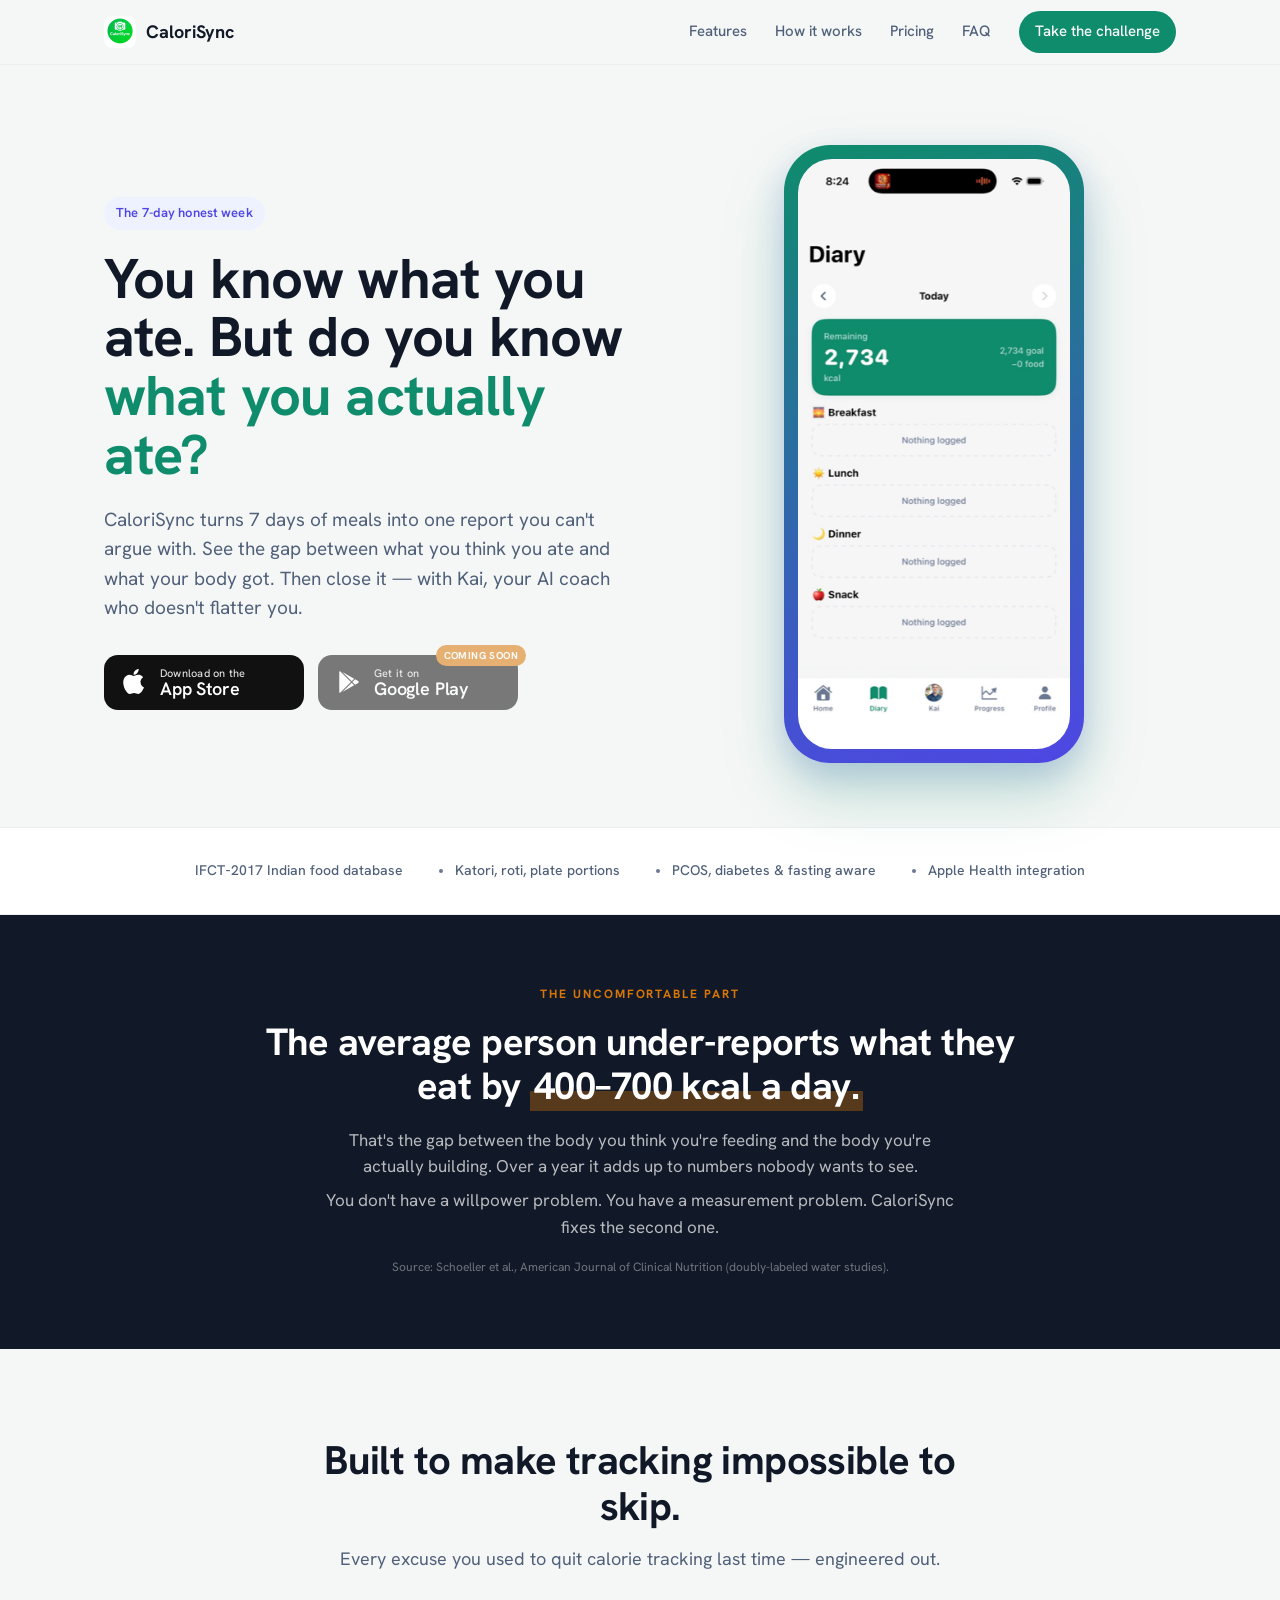
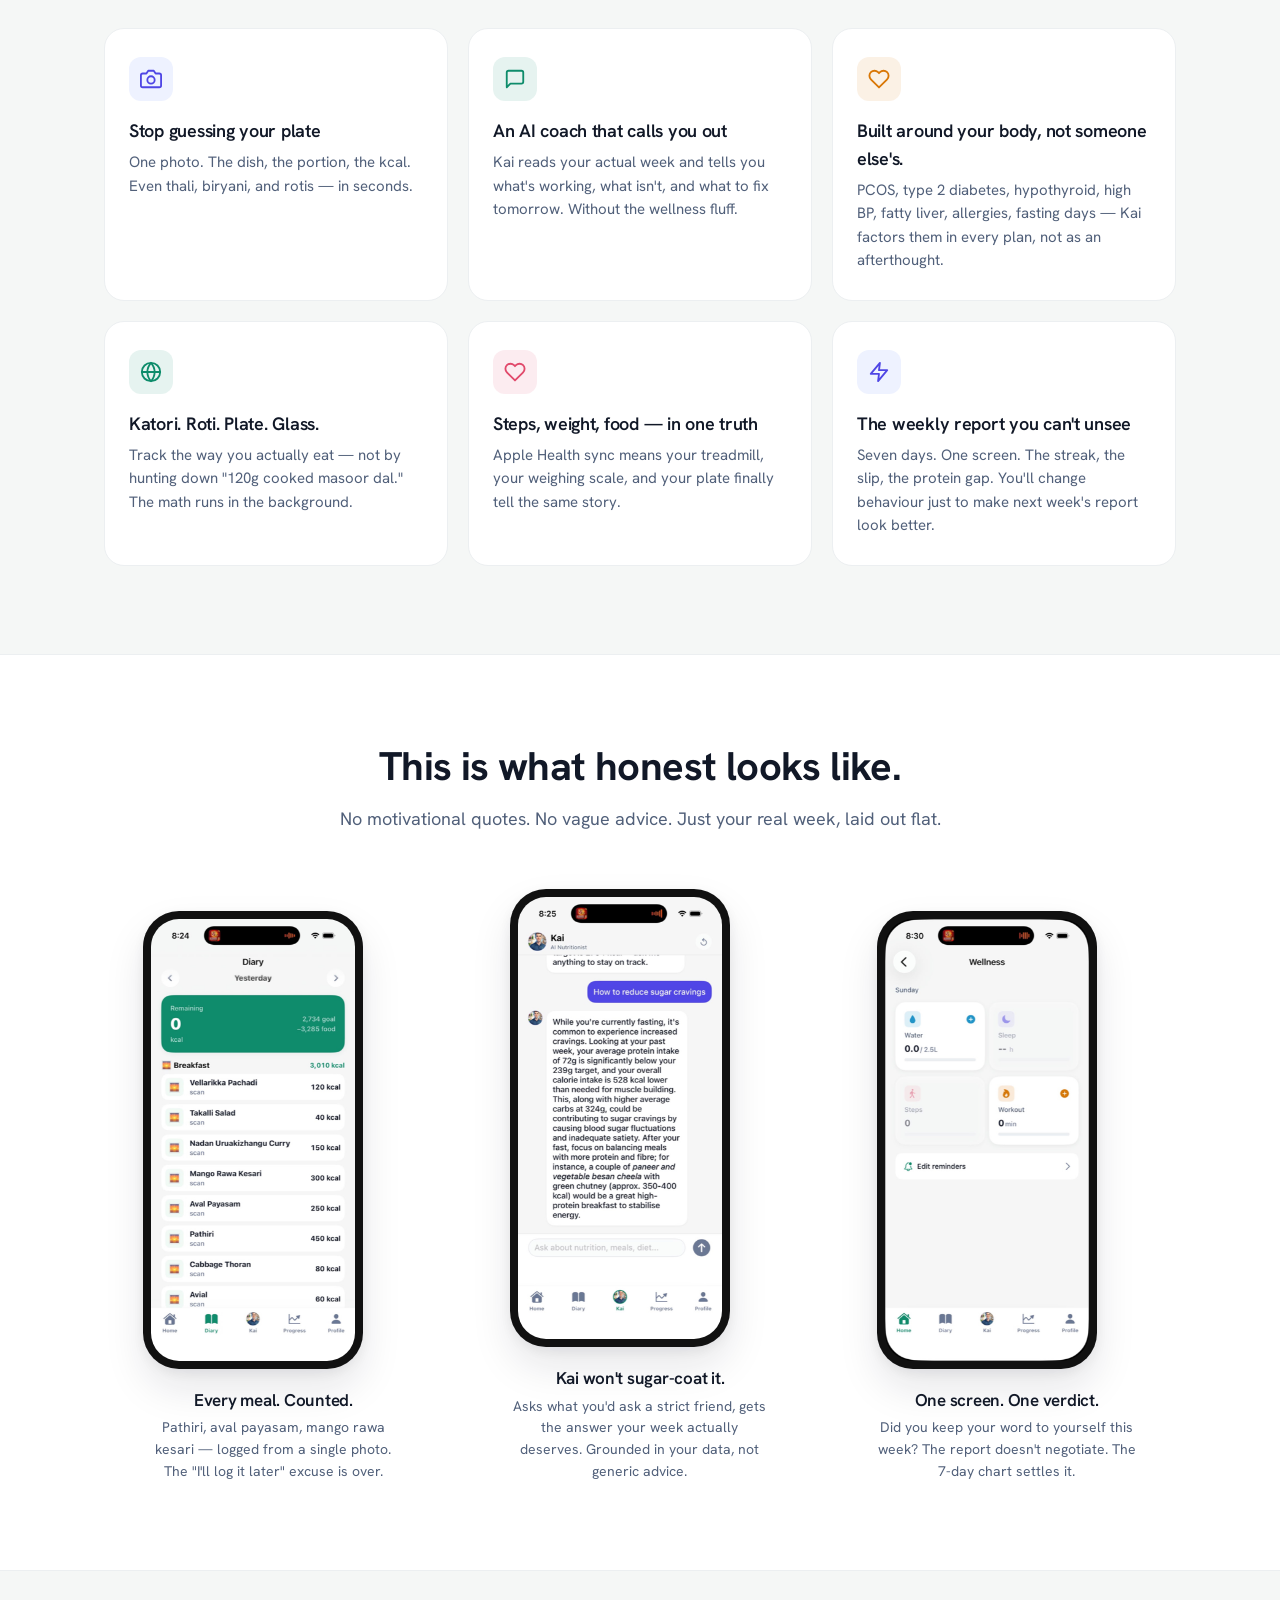
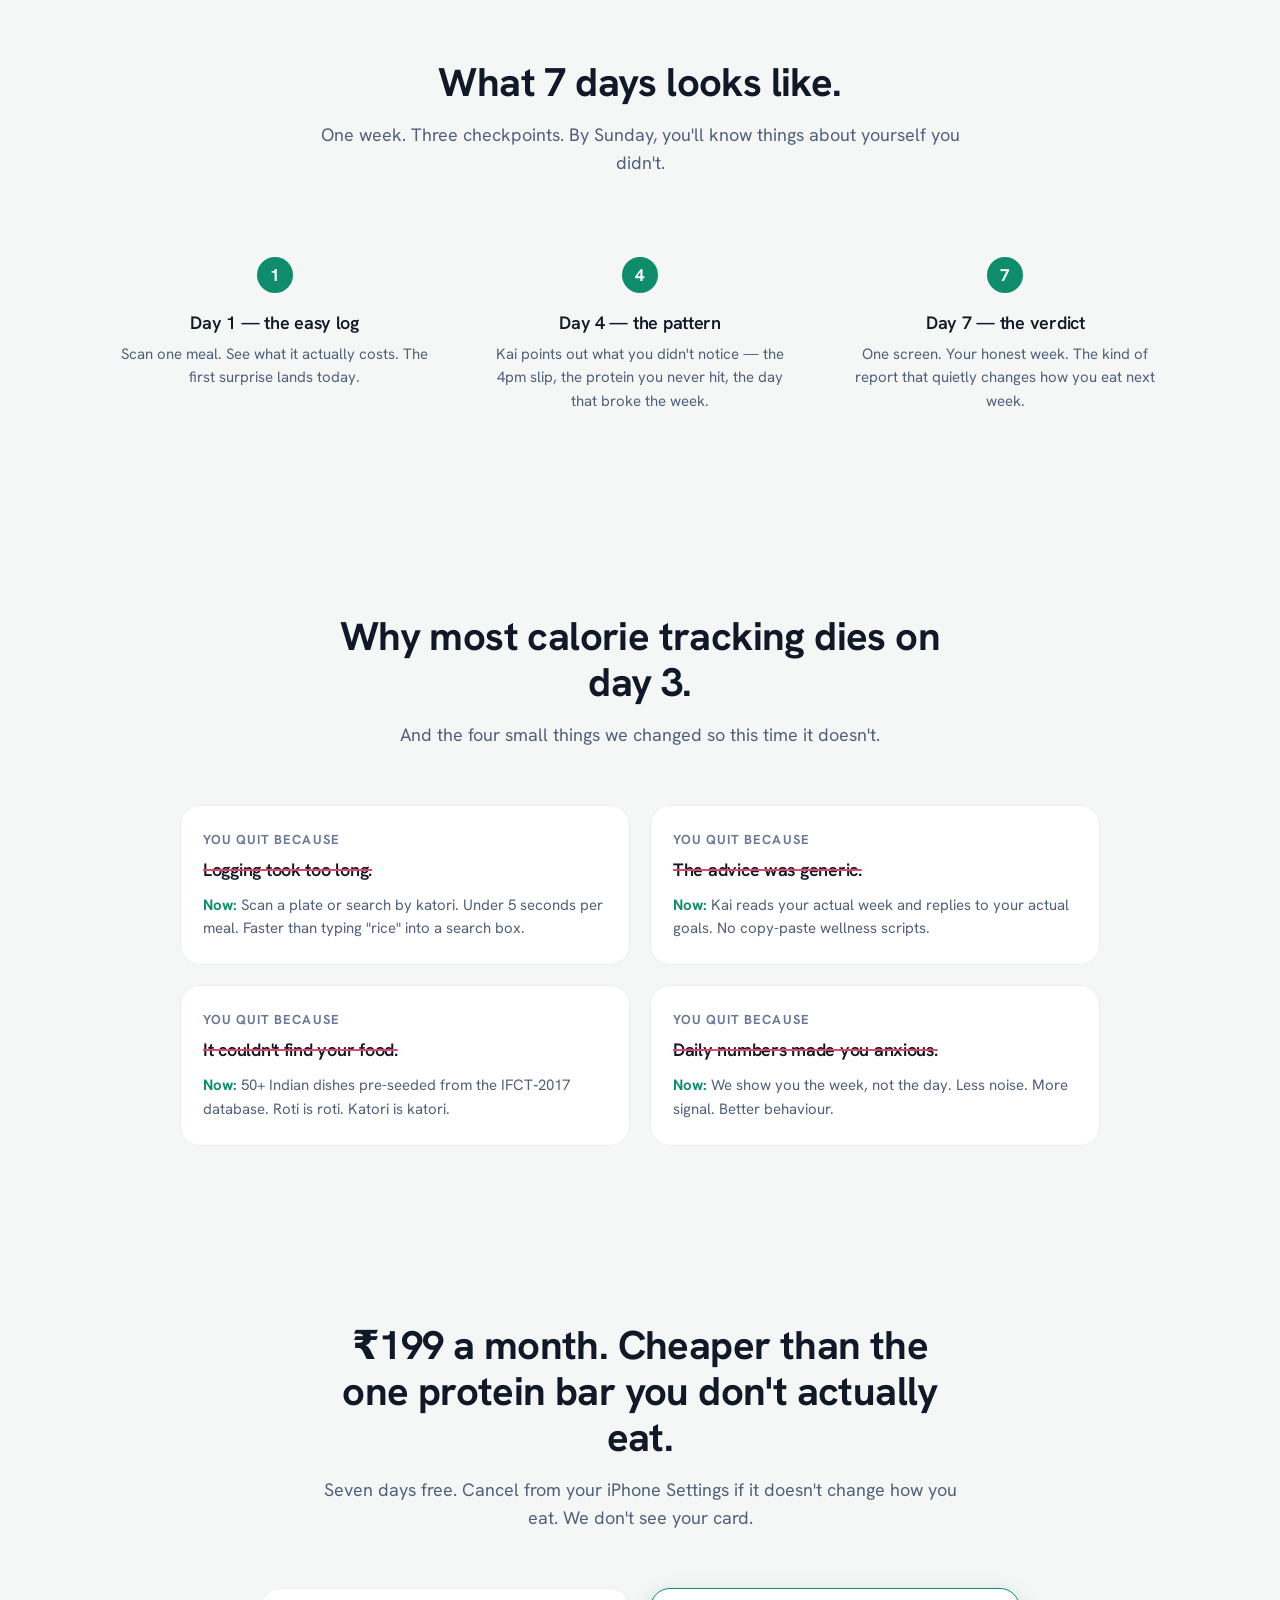
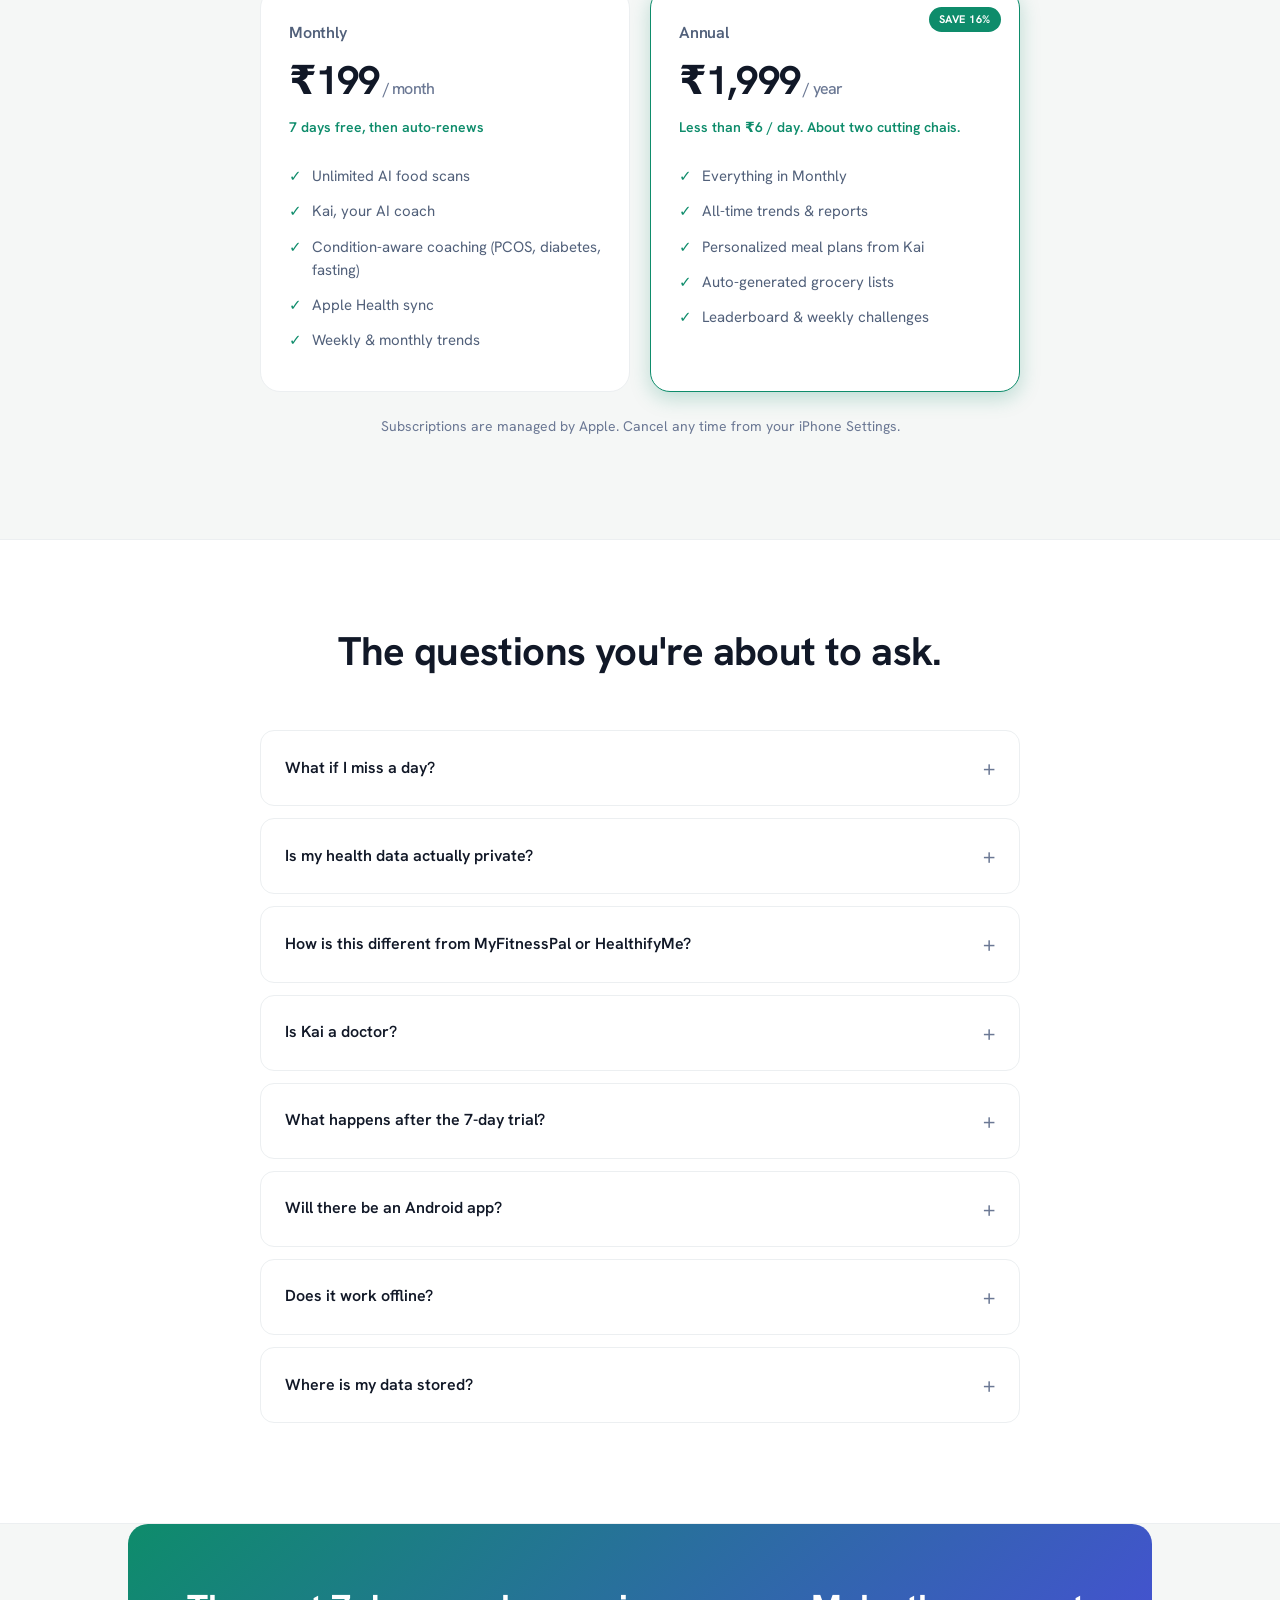
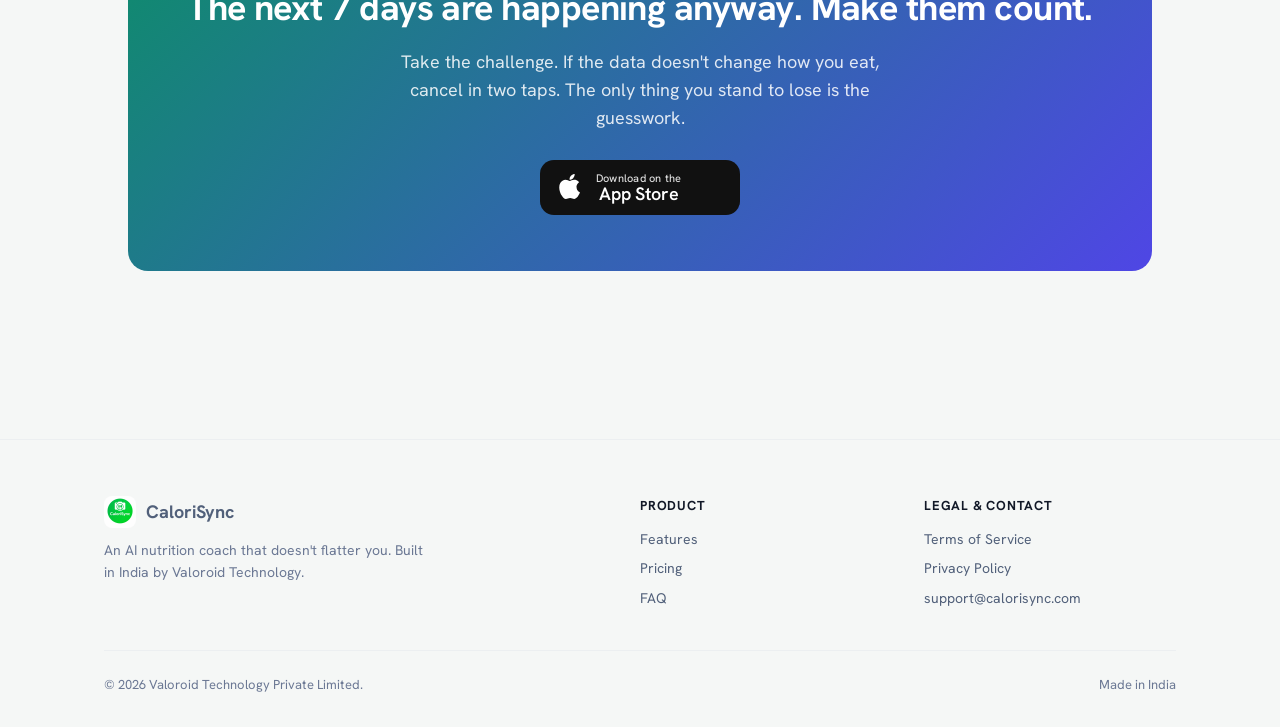
==== commit d9835af4: "Remove voice-logging claims; replace with condition-aware coaching Voice logging isn't shipped yet. " ====
--- a/index.html
+++ b/index.html
@@ -4,7 +4,7 @@
   <meta charset="UTF-8" />
   <meta name="viewport" content="width=device-width, initial-scale=1.0" />
   <title>CaloriSync &mdash; The 7-day honest week. Built for India.</title>
-  <meta name="description" content="You know what you ate. But do you know what you actually ate? CaloriSync turns 7 days of meals into one honest report. AI scan, voice logging in Hindi, and Kai &mdash; your AI coach who doesn't flatter you." />
+  <meta name="description" content="You know what you ate. But do you know what you actually ate? CaloriSync turns 7 days of meals into one honest report. AI scan, Indian portions, and Kai &mdash; your AI coach who reads your week and doesn't flatter you." />
   <link rel="canonical" href="https://calorisync.com/" />
 
   <meta property="og:type" content="website" />
@@ -86,7 +86,7 @@
     <div class="container trust-inner">
       <span><span class="trust-dot"></span>IFCT&#8209;2017 Indian food database</span>
       <span><span class="trust-dot"></span>Katori, roti, plate portions</span>
-      <span><span class="trust-dot"></span>Voice logging in English &amp; Hindi</span>
+      <span><span class="trust-dot"></span>PCOS, diabetes &amp; fasting aware</span>
       <span><span class="trust-dot"></span>Apple Health integration</span>
     </div>
   </section>
@@ -127,10 +127,10 @@
 
         <div class="feature">
           <div class="feature-icon amber">
-            <svg width="22" height="22" viewBox="0 0 24 24" fill="none" stroke="currentColor" stroke-width="2" stroke-linecap="round" stroke-linejoin="round" aria-hidden="true"><path d="M12 1a3 3 0 0 0-3 3v8a3 3 0 0 0 6 0V4a3 3 0 0 0-3-3z"/><path d="M19 10v2a7 7 0 0 1-14 0v-2"/><line x1="12" y1="19" x2="12" y2="23"/><line x1="8" y1="23" x2="16" y2="23"/></svg>
-          </div>
-          <h3>"Do roti, ek sabzi, dahi."</h3>
-          <p>Speak it in Hindi or English. Logged in under 5 seconds. No menus, no searching, no excuses.</p>
+            <svg width="22" height="22" viewBox="0 0 24 24" fill="none" stroke="currentColor" stroke-width="2" stroke-linecap="round" stroke-linejoin="round" aria-hidden="true"><path d="M20.84 4.61a5.5 5.5 0 0 0-7.78 0L12 5.67l-1.06-1.06a5.5 5.5 0 0 0-7.78 7.78l1.06 1.06L12 21.23l7.78-7.78 1.06-1.06a5.5 5.5 0 0 0 0-7.78z"/></svg>
+          </div>
+          <h3>Built around your body, not someone else's.</h3>
+          <p>PCOS, type 2 diabetes, hypothyroid, high BP, fatty liver, allergies, fasting days &mdash; Kai factors them in every plan, not as an afterthought.</p>
         </div>
 
         <div class="feature">
@@ -230,7 +230,7 @@
         <div class="objection">
           <span class="past">You quit because</span>
           <h3>Logging took too long.</h3>
-          <p class="answer"><strong>Now:</strong> Voice or scan. Under 5 seconds per meal. Faster than typing "rice" into a search box.</p>
+          <p class="answer"><strong>Now:</strong> Scan a plate or search by katori. Under 5 seconds per meal. Faster than typing "rice" into a search box.</p>
         </div>
         <div class="objection">
           <span class="past">You quit because</span>
@@ -266,7 +266,7 @@
           <ul>
             <li>Unlimited AI food scans</li>
             <li>Kai, your AI coach</li>
-            <li>Voice logging in Hindi &amp; English</li>
+            <li>Condition-aware coaching (PCOS, diabetes, fasting)</li>
             <li>Apple Health sync</li>
             <li>Weekly &amp; monthly trends</li>
           </ul>
@@ -315,7 +315,7 @@
         <details>
           <summary>How is this different from MyFitnessPal or HealthifyMe?</summary>
           <div class="answer">
-            <p>Those were built for someone else's plate. CaloriSync was built for yours &mdash; IFCT&#8209;2017 food database, Indian portion sizes (katori, roti, plate, glass), bilingual voice logging, and Kai, an AI coach that reads <em>your</em> week and replies to <em>your</em> goals. Not a generic wellness script.</p>
+            <p>Those were built for someone else's plate. CaloriSync was built for yours &mdash; IFCT&#8209;2017 food database, Indian portion sizes (katori, roti, plate, glass), condition-aware coaching for PCOS / diabetes / fasting, and Kai, an AI coach that reads <em>your</em> week and replies to <em>your</em> goals. Not a generic wellness script.</p>
           </div>
         </details>
 
@@ -336,7 +336,7 @@
         <details>
           <summary>Will there be an Android app?</summary>
           <div class="answer">
-            <p>Yes &mdash; we're working on it. iPhone first, because Apple Health and voice logging are deeper there. Drop your email at <a href="mailto:support@calorisync.com">support@calorisync.com</a> and we'll tell you the day it ships.</p>
+            <p>Yes &mdash; we're working on it. iPhone first, because Apple Health integration goes deeper there. Drop your email at <a href="mailto:support@calorisync.com">support@calorisync.com</a> and we'll tell you the day it ships.</p>
           </div>
         </details>
 
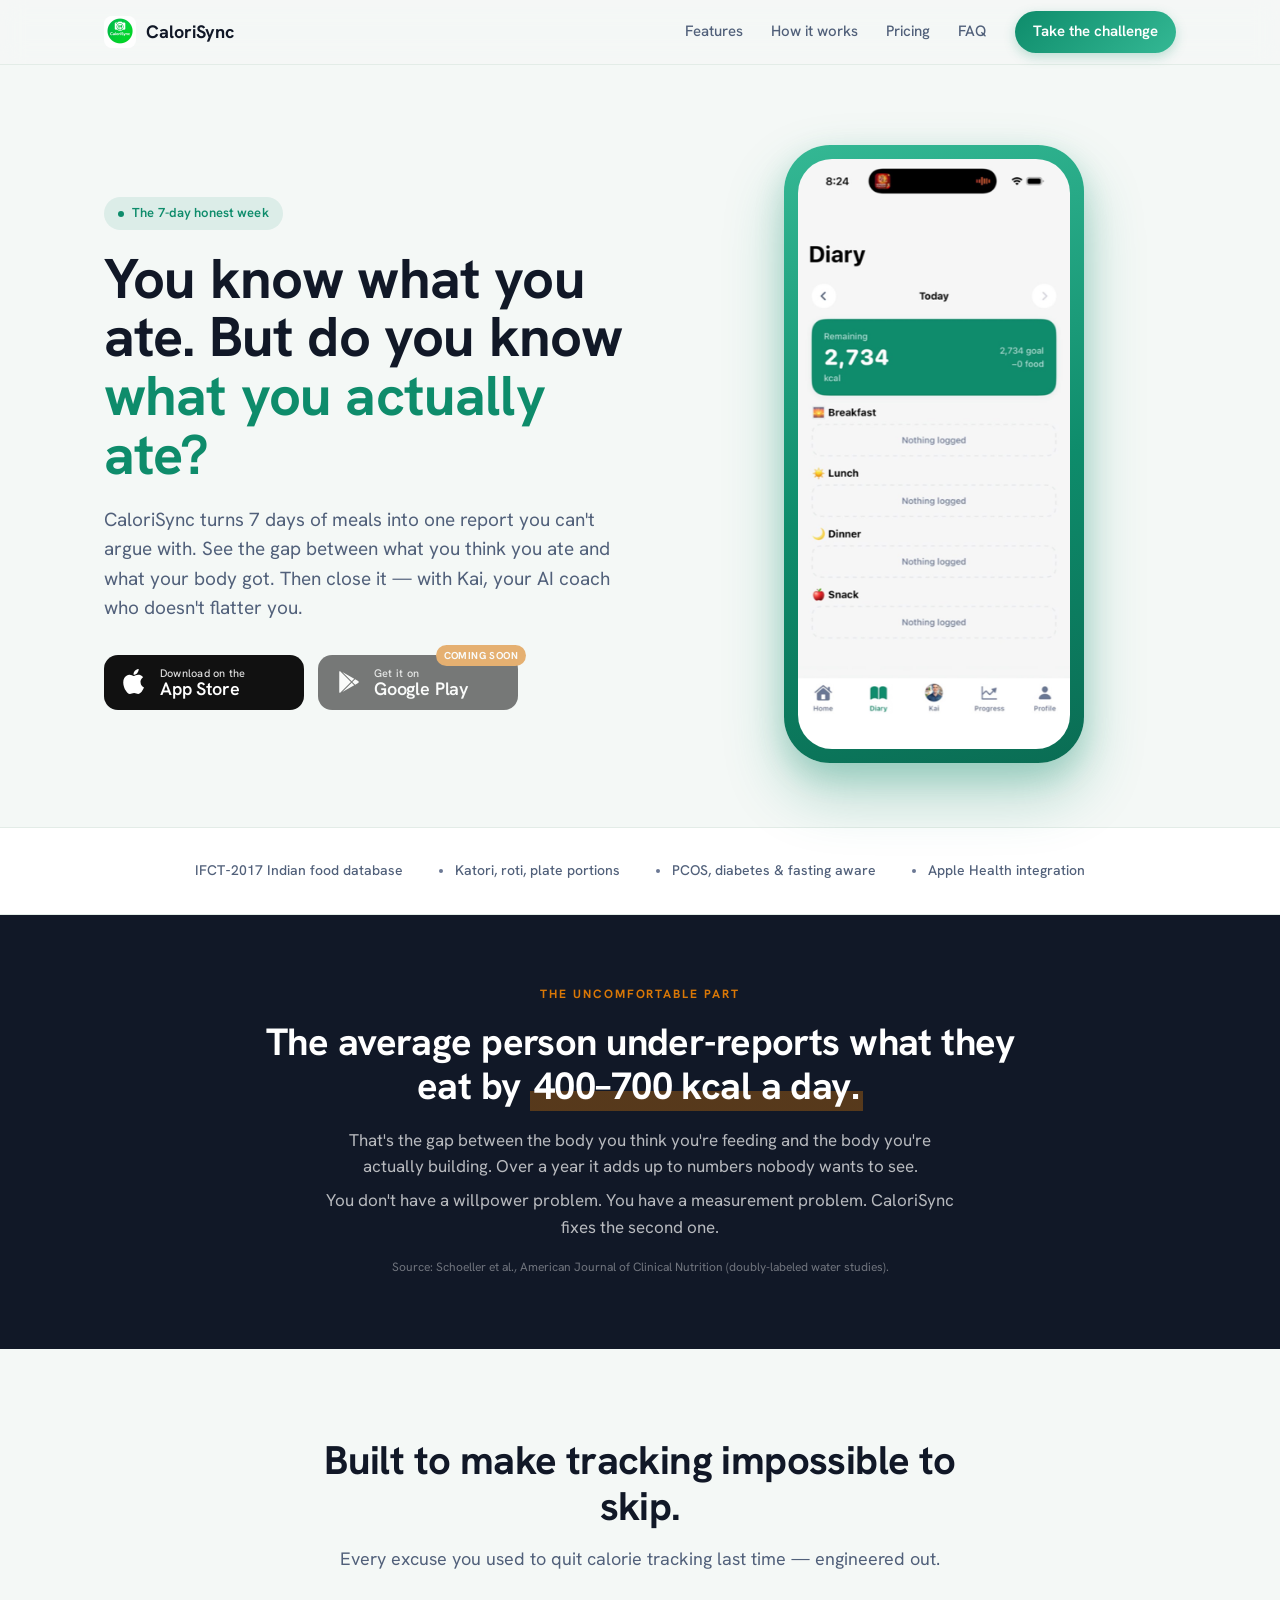
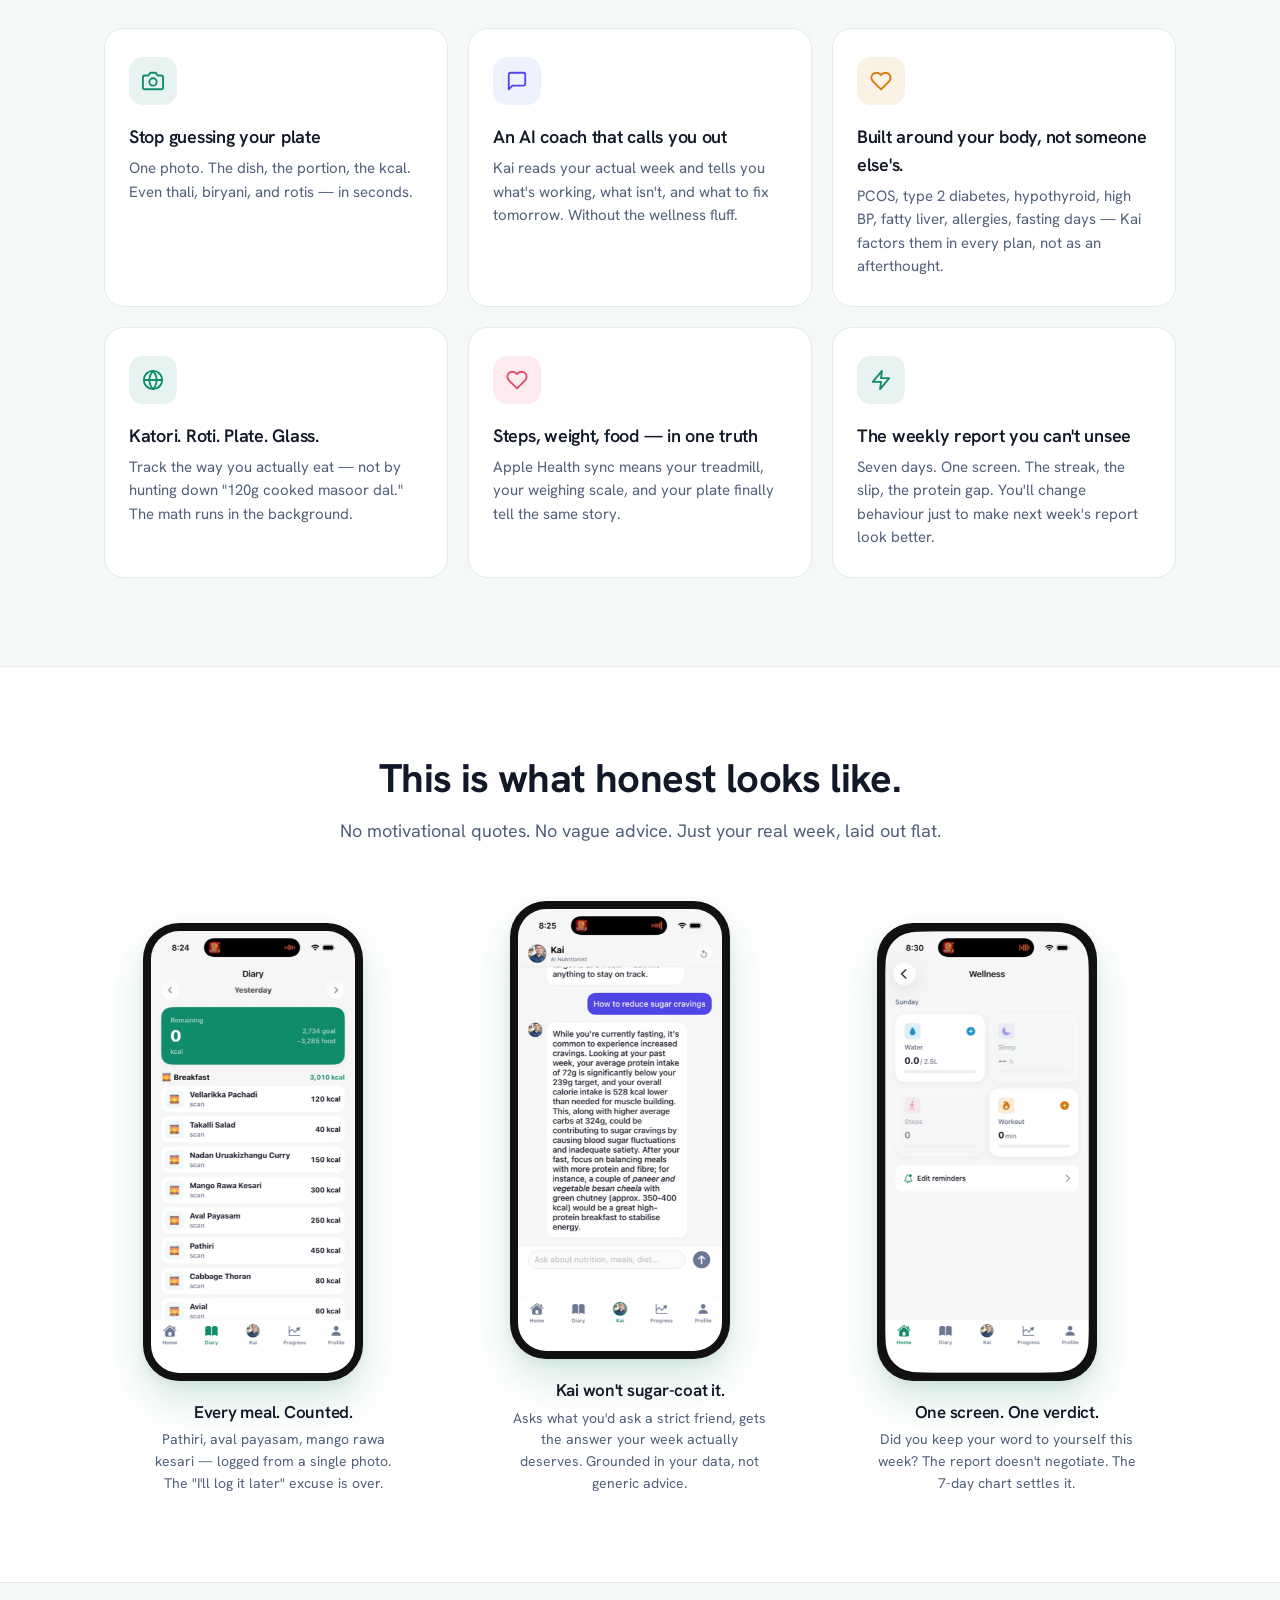
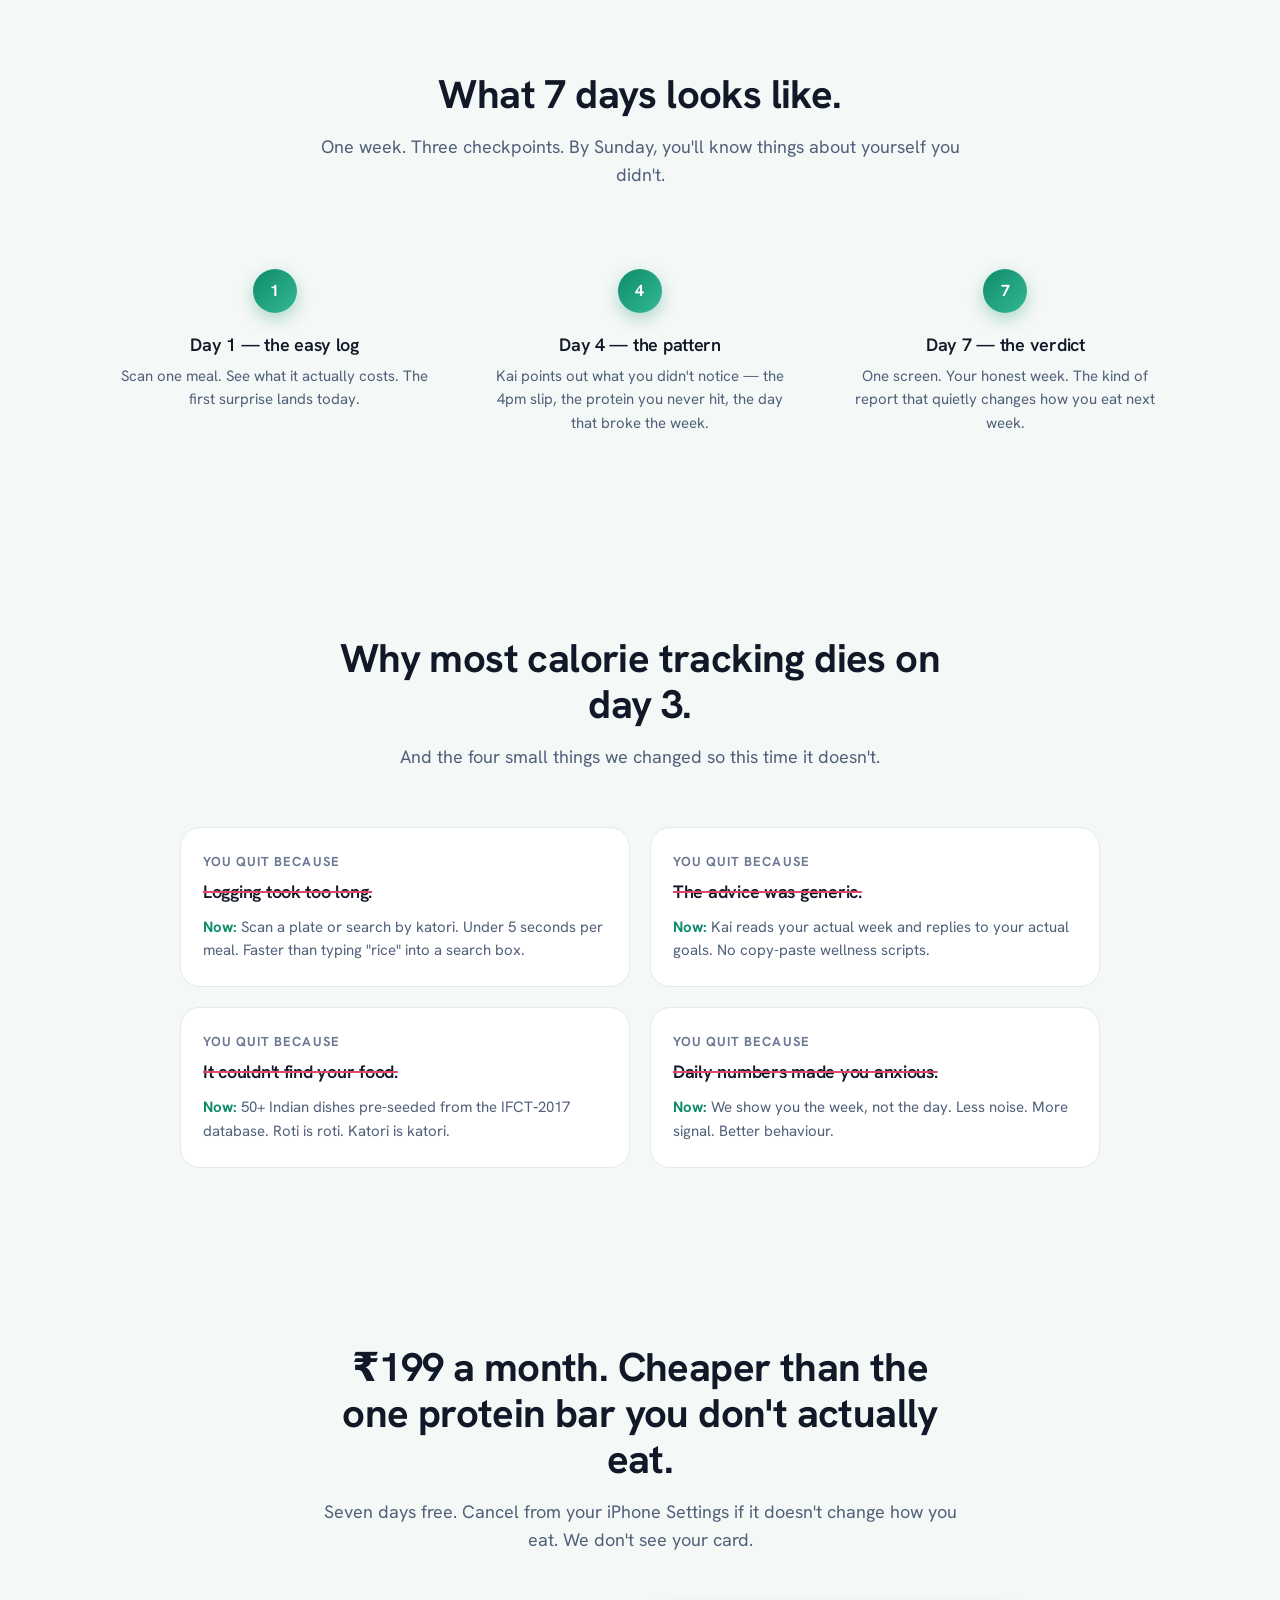
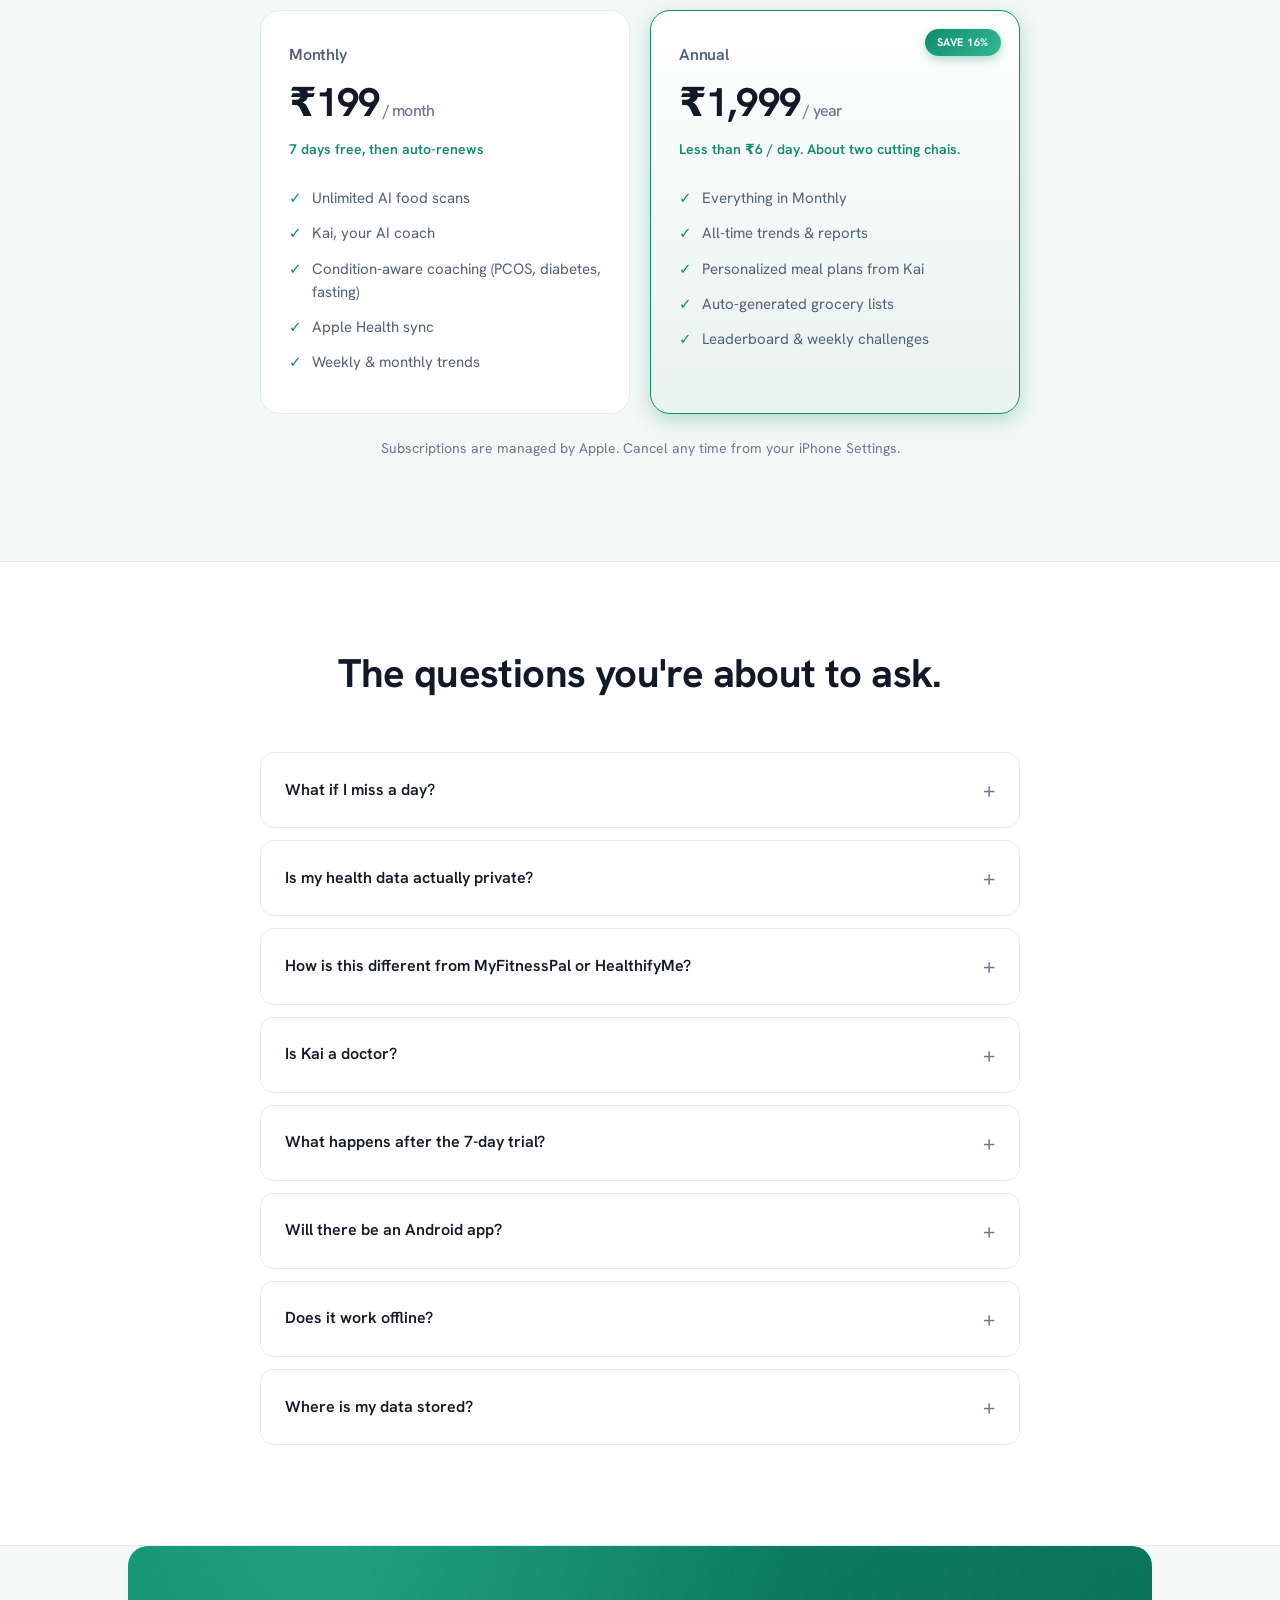
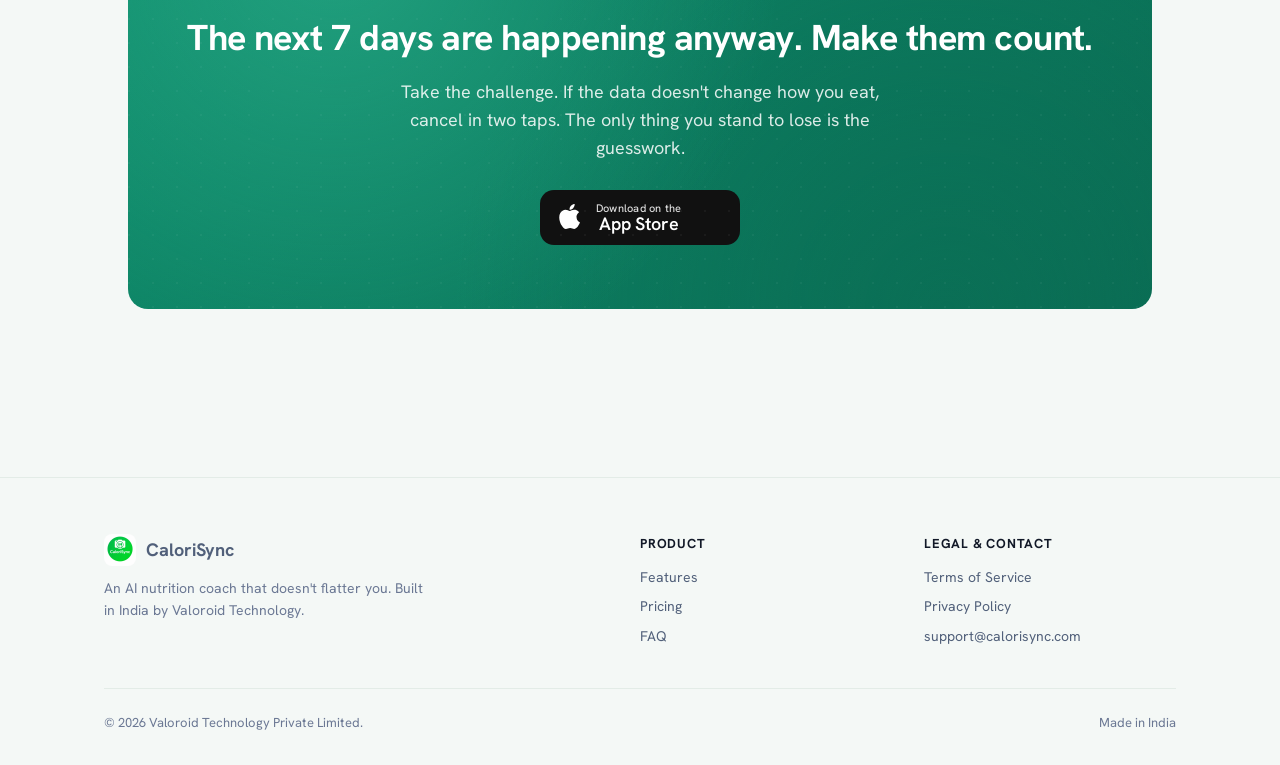
==== commit 075f1364: "Greener palette and interactive motion - More green: replaced indigo gradients on nav CTA, hero phon" ====
--- a/index.html
+++ b/index.html
@@ -94,7 +94,7 @@
   <section class="reality">
     <div class="reality-inner">
       <span class="tag">The uncomfortable part</span>
-      <h2>The average person under-reports what they eat by <span class="underline">400&ndash;700 kcal a day.</span></h2>
+      <h2>The average person under-reports what they eat by <span class="underline"><span class="counter" data-target="400">0</span>&ndash;<span class="counter" data-target="700">0</span> kcal a day.</span></h2>
       <p>That's the gap between the body you think you're feeding and the body you're actually building. Over a year it adds up to numbers nobody wants to see.</p>
       <p>You don't have a willpower problem. You have a measurement problem. CaloriSync fixes the second one.</p>
       <p class="source">Source: Schoeller et al., American Journal of Clinical Nutrition (doubly-labeled water studies).</p>
@@ -109,7 +109,7 @@
       </div>
 
       <div class="features-grid">
-        <div class="feature">
+        <div class="feature reveal">
           <div class="feature-icon">
             <svg width="22" height="22" viewBox="0 0 24 24" fill="none" stroke="currentColor" stroke-width="2" stroke-linecap="round" stroke-linejoin="round" aria-hidden="true"><path d="M23 19a2 2 0 0 1-2 2H3a2 2 0 0 1-2-2V8a2 2 0 0 1 2-2h4l2-3h6l2 3h4a2 2 0 0 1 2 2z"/><circle cx="12" cy="13" r="4"/></svg>
           </div>
@@ -117,15 +117,15 @@
           <p>One photo. The dish, the portion, the kcal. Even thali, biryani, and rotis &mdash; in seconds.</p>
         </div>
 
-        <div class="feature">
-          <div class="feature-icon green">
+        <div class="feature reveal">
+          <div class="feature-icon indigo">
             <svg width="22" height="22" viewBox="0 0 24 24" fill="none" stroke="currentColor" stroke-width="2" stroke-linecap="round" stroke-linejoin="round" aria-hidden="true"><path d="M21 15a2 2 0 0 1-2 2H7l-4 4V5a2 2 0 0 1 2-2h14a2 2 0 0 1 2 2z"/></svg>
           </div>
           <h3>An AI coach that calls you out</h3>
           <p>Kai reads your actual week and tells you what's working, what isn't, and what to fix tomorrow. Without the wellness fluff.</p>
         </div>
 
-        <div class="feature">
+        <div class="feature reveal">
           <div class="feature-icon amber">
             <svg width="22" height="22" viewBox="0 0 24 24" fill="none" stroke="currentColor" stroke-width="2" stroke-linecap="round" stroke-linejoin="round" aria-hidden="true"><path d="M20.84 4.61a5.5 5.5 0 0 0-7.78 0L12 5.67l-1.06-1.06a5.5 5.5 0 0 0-7.78 7.78l1.06 1.06L12 21.23l7.78-7.78 1.06-1.06a5.5 5.5 0 0 0 0-7.78z"/></svg>
           </div>
@@ -133,7 +133,7 @@
           <p>PCOS, type 2 diabetes, hypothyroid, high BP, fatty liver, allergies, fasting days &mdash; Kai factors them in every plan, not as an afterthought.</p>
         </div>
 
-        <div class="feature">
+        <div class="feature reveal">
           <div class="feature-icon green">
             <svg width="22" height="22" viewBox="0 0 24 24" fill="none" stroke="currentColor" stroke-width="2" stroke-linecap="round" stroke-linejoin="round" aria-hidden="true"><circle cx="12" cy="12" r="10"/><line x1="2" y1="12" x2="22" y2="12"/><path d="M12 2a15.3 15.3 0 0 1 4 10 15.3 15.3 0 0 1-4 10 15.3 15.3 0 0 1-4-10 15.3 15.3 0 0 1 4-10z"/></svg>
           </div>
@@ -141,7 +141,7 @@
           <p>Track the way you actually eat &mdash; not by hunting down "120g cooked masoor dal." The math runs in the background.</p>
         </div>
 
-        <div class="feature">
+        <div class="feature reveal">
           <div class="feature-icon rose">
             <svg width="22" height="22" viewBox="0 0 24 24" fill="none" stroke="currentColor" stroke-width="2" stroke-linecap="round" stroke-linejoin="round" aria-hidden="true"><path d="M20.84 4.61a5.5 5.5 0 0 0-7.78 0L12 5.67l-1.06-1.06a5.5 5.5 0 0 0-7.78 7.78l1.06 1.06L12 21.23l7.78-7.78 1.06-1.06a5.5 5.5 0 0 0 0-7.78z"/></svg>
           </div>
@@ -149,7 +149,7 @@
           <p>Apple Health sync means your treadmill, your weighing scale, and your plate finally tell the same story.</p>
         </div>
 
-        <div class="feature">
+        <div class="feature reveal">
           <div class="feature-icon">
             <svg width="22" height="22" viewBox="0 0 24 24" fill="none" stroke="currentColor" stroke-width="2" stroke-linecap="round" stroke-linejoin="round" aria-hidden="true"><path d="M13 2L3 14h9l-1 8 10-12h-9l1-8z"/></svg>
           </div>
@@ -167,7 +167,7 @@
         <p>No motivational quotes. No vague advice. Just your real week, laid out flat.</p>
       </div>
       <div class="showcase">
-        <div class="showcase-item">
+        <div class="showcase-item reveal">
           <div class="showcase-phone">
             <img src="assets/screenshots/diary.png" alt="CaloriSync diary showing Indian meals like Vellarikka Pachadi, Takalli Salad, Nadan Uruakizhangu Curry logged from scans" />
           </div>
@@ -175,7 +175,7 @@
           <p>Pathiri, aval payasam, mango rawa kesari &mdash; logged from a single photo. The "I'll log it later" excuse is over.</p>
         </div>
 
-        <div class="showcase-item">
+        <div class="showcase-item reveal">
           <div class="showcase-phone">
             <img src="assets/screenshots/kai.png" alt="Kai, the AI nutrition coach, replying with a personalized recommendation about sugar cravings and protein-rich breakfast" />
           </div>
@@ -183,7 +183,7 @@
           <p>Asks what you'd ask a strict friend, gets the answer your week actually deserves. Grounded in your data, not generic advice.</p>
         </div>
 
-        <div class="showcase-item">
+        <div class="showcase-item reveal">
           <div class="showcase-phone">
             <img src="assets/screenshots/progress.png" alt="Weekly report screen showing 6 of 7 days logged, 86 percent on-track, and daily calorie bar chart" />
           </div>
@@ -201,17 +201,17 @@
         <p>One week. Three checkpoints. By Sunday, you'll know things about yourself you didn't.</p>
       </div>
       <div class="steps">
-        <div class="step">
+        <div class="step reveal">
           <div class="step-num">1</div>
           <h3>Day 1 &mdash; the easy log</h3>
           <p>Scan one meal. See what it actually costs. The first surprise lands today.</p>
         </div>
-        <div class="step">
+        <div class="step reveal">
           <div class="step-num">4</div>
           <h3>Day 4 &mdash; the pattern</h3>
           <p>Kai points out what you didn't notice &mdash; the 4pm slip, the protein you never hit, the day that broke the week.</p>
         </div>
-        <div class="step">
+        <div class="step reveal">
           <div class="step-num">7</div>
           <h3>Day 7 &mdash; the verdict</h3>
           <p>One screen. Your honest week. The kind of report that quietly changes how you eat next week.</p>
@@ -227,22 +227,22 @@
         <p>And the four small things we changed so this time it doesn't.</p>
       </div>
       <div class="objection-grid">
-        <div class="objection">
+        <div class="objection reveal">
           <span class="past">You quit because</span>
           <h3>Logging took too long.</h3>
           <p class="answer"><strong>Now:</strong> Scan a plate or search by katori. Under 5 seconds per meal. Faster than typing "rice" into a search box.</p>
         </div>
-        <div class="objection">
+        <div class="objection reveal">
           <span class="past">You quit because</span>
           <h3>The advice was generic.</h3>
           <p class="answer"><strong>Now:</strong> Kai reads your actual week and replies to your actual goals. No copy-paste wellness scripts.</p>
         </div>
-        <div class="objection">
+        <div class="objection reveal">
           <span class="past">You quit because</span>
           <h3>It couldn't find your food.</h3>
           <p class="answer"><strong>Now:</strong> 50&#43; Indian dishes pre-seeded from the IFCT&#8209;2017 database. Roti is roti. Katori is katori.</p>
         </div>
-        <div class="objection">
+        <div class="objection reveal">
           <span class="past">You quit because</span>
           <h3>Daily numbers made you anxious.</h3>
           <p class="answer"><strong>Now:</strong> We show you the week, not the day. Less noise. More signal. Better behaviour.</p>
--- a/css/main.css
+++ b/css/main.css
@@ -1,6 +1,9 @@
 :root {
   --brand-primary: #0E8C6B;
   --brand-primary-dark: #0a6d54;
+  --brand-primary-light: #34B894;
+  --brand-primary-soft: rgba(14, 140, 107, 0.10);
+  --brand-primary-softer: rgba(14, 140, 107, 0.05);
   --brand-accent: #4F46E5;
   --brand-accent-soft: #EEF2FF;
   --brand-warn: #D97706;
@@ -8,15 +11,25 @@
   --ink: #111827;
   --ink-2: #51607A;
   --ink-3: #6B7894;
-  --bg: #F5F7F6;
+  --bg: #F4F8F6;
   --surface: #FFFFFF;
-  --line: #ECEFF1;
+  --line: #E3ECE7;
   --radius-card: 20px;
   --radius-pill: 999px;
-  --shadow-card: 0 1px 2px rgba(17, 24, 39, 0.04), 0 8px 24px rgba(17, 24, 39, 0.06);
-  --shadow-cta: 0 6px 20px rgba(14, 140, 107, 0.25);
+  --shadow-card: 0 1px 2px rgba(17, 24, 39, 0.04), 0 8px 24px rgba(14, 140, 107, 0.08);
+  --shadow-card-hover: 0 4px 12px rgba(17, 24, 39, 0.05), 0 20px 40px rgba(14, 140, 107, 0.18);
+  --shadow-cta: 0 6px 20px rgba(14, 140, 107, 0.28);
+  --shadow-cta-hover: 0 12px 32px rgba(14, 140, 107, 0.4);
   --max-width: 1120px;
   --font-sans: "Hanken Grotesk", system-ui, -apple-system, "Segoe UI", Roboto, "Helvetica Neue", Arial, sans-serif;
+  --ease-out: cubic-bezier(0.16, 1, 0.3, 1);
+}
+
+@media (prefers-reduced-motion: reduce) {
+  *, *::before, *::after {
+    animation-duration: 0.001ms !important;
+    transition-duration: 0.001ms !important;
+  }
 }
 
 * { box-sizing: border-box; }
@@ -92,14 +105,22 @@
 }
 .nav-links a:hover { color: var(--ink); text-decoration: none; }
 .nav-cta {
-  background: var(--brand-primary);
+  background: linear-gradient(135deg, var(--brand-primary) 0%, var(--brand-primary-light) 100%);
   color: #fff !important;
-  padding: 9px 16px;
+  padding: 9px 18px;
   border-radius: var(--radius-pill);
   font-weight: 600;
   font-size: 14px;
-}
-.nav-cta:hover { background: var(--brand-primary-dark); text-decoration: none; }
+  box-shadow: 0 4px 12px rgba(14, 140, 107, 0.25);
+  transition: transform 0.2s var(--ease-out), box-shadow 0.2s var(--ease-out);
+}
+.nav-cta:hover {
+  text-decoration: none;
+  transform: translateY(-1px);
+  box-shadow: 0 8px 22px rgba(14, 140, 107, 0.4);
+}
+.nav-cta:active { transform: translateY(0); }
+.nav-links a.is-active { color: var(--brand-primary); font-weight: 600; }
 .nav-toggle {
   display: none;
   background: none;
@@ -131,15 +152,31 @@
   align-items: center;
 }
 .eyebrow {
-  display: inline-block;
-  background: var(--brand-accent-soft);
-  color: var(--brand-accent);
+  display: inline-flex;
+  align-items: center;
+  gap: 8px;
+  background: var(--brand-primary-soft);
+  color: var(--brand-primary);
   font-weight: 600;
   font-size: 13px;
-  padding: 6px 12px;
+  padding: 6px 14px;
   border-radius: var(--radius-pill);
   margin-bottom: 20px;
   letter-spacing: 0.01em;
+}
+.eyebrow::before {
+  content: "";
+  width: 6px;
+  height: 6px;
+  border-radius: 50%;
+  background: var(--brand-primary);
+  box-shadow: 0 0 0 0 rgba(14, 140, 107, 0.6);
+  animation: pulse 2s var(--ease-out) infinite;
+}
+@keyframes pulse {
+  0%   { box-shadow: 0 0 0 0 rgba(14, 140, 107, 0.5); }
+  70%  { box-shadow: 0 0 0 10px rgba(14, 140, 107, 0); }
+  100% { box-shadow: 0 0 0 0 rgba(14, 140, 107, 0); }
 }
 h1, h2, h3 { color: var(--ink); letter-spacing: -0.015em; }
 .hero h1 {
@@ -218,11 +255,16 @@
 }
 .phone-frame {
   width: 300px;
-  background: linear-gradient(165deg, #0E8C6B 0%, #4F46E5 100%);
+  background: linear-gradient(165deg, var(--brand-primary-light) 0%, var(--brand-primary) 55%, var(--brand-primary-dark) 100%);
   border-radius: 46px;
   padding: 14px;
-  box-shadow: 0 30px 60px rgba(14, 140, 107, 0.25), 0 12px 30px rgba(79, 70, 229, 0.18);
+  box-shadow: 0 30px 60px rgba(14, 140, 107, 0.30), 0 12px 30px rgba(14, 140, 107, 0.20);
   position: relative;
+  animation: float 6s ease-in-out infinite;
+}
+@keyframes float {
+  0%, 100% { transform: translateY(0); }
+  50%      { transform: translateY(-10px); }
 }
 .phone-frame img {
   width: 100%;
@@ -250,7 +292,12 @@
   border-radius: 36px;
   padding: 8px;
   margin-bottom: 18px;
-  box-shadow: 0 20px 40px rgba(17, 24, 39, 0.10), 0 4px 12px rgba(17, 24, 39, 0.06);
+  box-shadow: 0 20px 40px rgba(14, 140, 107, 0.18), 0 4px 12px rgba(17, 24, 39, 0.06);
+  transition: transform 0.4s var(--ease-out), box-shadow 0.4s var(--ease-out);
+}
+.showcase-item:hover .showcase-phone {
+  transform: translateY(-8px) rotate(-1deg);
+  box-shadow: 0 30px 60px rgba(14, 140, 107, 0.30), 0 8px 20px rgba(17, 24, 39, 0.08);
 }
 .showcase-phone img {
   width: 100%;
@@ -327,6 +374,12 @@
   border: 1px solid var(--line);
   border-radius: var(--radius-card);
   padding: 24px 22px;
+  transition: transform 0.3s var(--ease-out), border-color 0.3s var(--ease-out), box-shadow 0.3s var(--ease-out);
+}
+.objection:hover {
+  transform: translateY(-3px);
+  border-color: var(--brand-primary);
+  box-shadow: var(--shadow-card-hover);
 }
 .objection .past {
   display: block;
@@ -407,24 +460,44 @@
   border-radius: var(--radius-card);
   padding: 28px 24px;
   border: 1px solid var(--line);
-  transition: transform .15s ease, box-shadow .15s ease;
+  transition: transform 0.3s var(--ease-out), box-shadow 0.3s var(--ease-out), border-color 0.3s var(--ease-out);
+  position: relative;
+  overflow: hidden;
+}
+.feature::before {
+  content: "";
+  position: absolute;
+  inset: -1px;
+  border-radius: var(--radius-card);
+  padding: 1px;
+  background: linear-gradient(135deg, var(--brand-primary) 0%, var(--brand-primary-light) 100%);
+  -webkit-mask: linear-gradient(#fff 0 0) content-box, linear-gradient(#fff 0 0);
+  -webkit-mask-composite: xor;
+          mask-composite: exclude;
+  opacity: 0;
+  transition: opacity 0.3s var(--ease-out);
+  pointer-events: none;
 }
 .feature:hover {
-  transform: translateY(-2px);
-  box-shadow: var(--shadow-card);
-}
+  transform: translateY(-4px);
+  box-shadow: var(--shadow-card-hover);
+}
+.feature:hover::before { opacity: 1; }
+.feature:hover .feature-icon { transform: scale(1.08) rotate(-3deg); }
 .feature-icon {
-  width: 44px;
-  height: 44px;
-  border-radius: 12px;
-  background: var(--brand-accent-soft);
-  color: var(--brand-accent);
+  width: 48px;
+  height: 48px;
+  border-radius: 14px;
+  background: var(--brand-primary-soft);
+  color: var(--brand-primary);
   display: flex;
   align-items: center;
   justify-content: center;
-  margin-bottom: 16px;
-}
-.feature-icon.green { background: rgba(14, 140, 107, 0.10); color: var(--brand-primary); }
+  margin-bottom: 18px;
+  transition: transform 0.3s var(--ease-out);
+}
+.feature-icon.green { background: var(--brand-primary-soft); color: var(--brand-primary); }
+.feature-icon.indigo { background: var(--brand-accent-soft); color: var(--brand-accent); }
 .feature-icon.amber { background: rgba(217, 119, 6, 0.10); color: var(--brand-warn); }
 .feature-icon.rose  { background: rgba(225, 73, 107, 0.10); color: var(--brand-rose); }
 .feature h3 {
@@ -449,17 +522,21 @@
   padding: 24px 16px;
 }
 .step-num {
-  width: 36px;
-  height: 36px;
+  width: 44px;
+  height: 44px;
   border-radius: 50%;
-  background: var(--brand-primary);
+  background: linear-gradient(135deg, var(--brand-primary) 0%, var(--brand-primary-light) 100%);
   color: #fff;
   font-weight: 700;
+  font-size: 16px;
   display: inline-flex;
   align-items: center;
   justify-content: center;
-  margin-bottom: 16px;
-}
+  margin-bottom: 18px;
+  box-shadow: 0 6px 16px rgba(14, 140, 107, 0.30);
+  transition: transform 0.3s var(--ease-out);
+}
+.step:hover .step-num { transform: scale(1.08); }
 .step h3 { margin: 0 0 6px; font-size: 18px; font-weight: 600; }
 .step p { margin: 0; color: var(--ink-2); font-size: 15px; }
 
@@ -478,22 +555,33 @@
   border: 1px solid var(--line);
   position: relative;
 }
+.plan {
+  transition: transform 0.3s var(--ease-out), box-shadow 0.3s var(--ease-out), border-color 0.3s var(--ease-out);
+}
+.plan:hover {
+  transform: translateY(-3px);
+  border-color: var(--brand-primary);
+  box-shadow: var(--shadow-card-hover);
+}
 .plan.featured {
   border-color: var(--brand-primary);
   box-shadow: var(--shadow-cta);
-}
+  background: linear-gradient(180deg, var(--surface) 0%, var(--brand-primary-softer) 100%);
+}
+.plan.featured:hover { box-shadow: var(--shadow-cta-hover); }
 .plan-tag {
   position: absolute;
   top: 18px;
   right: 18px;
-  background: var(--brand-primary);
+  background: linear-gradient(135deg, var(--brand-primary) 0%, var(--brand-primary-light) 100%);
   color: #fff;
   font-size: 11px;
   font-weight: 700;
-  padding: 4px 10px;
+  padding: 5px 12px;
   border-radius: var(--radius-pill);
   letter-spacing: 0.05em;
   text-transform: uppercase;
+  box-shadow: 0 4px 10px rgba(14, 140, 107, 0.30);
 }
 .plan h3 { margin: 0 0 4px; font-size: 16px; font-weight: 600; color: var(--ink-2); }
 .plan-price {
@@ -579,12 +667,27 @@
 
 /* ---------- Final CTA ---------- */
 .final-cta {
-  background: linear-gradient(135deg, #0E8C6B 0%, #4F46E5 100%);
+  background:
+    radial-gradient(circle at 20% 0%, rgba(52, 184, 148, 0.5), transparent 50%),
+    radial-gradient(circle at 80% 100%, rgba(10, 109, 84, 0.6), transparent 55%),
+    linear-gradient(135deg, var(--brand-primary) 0%, var(--brand-primary-dark) 100%);
   color: #fff;
   border-radius: var(--radius-card);
-  padding: 56px 32px;
+  padding: 64px 32px;
   text-align: center;
   margin: 0 24px;
+  position: relative;
+  overflow: hidden;
+}
+.final-cta::after {
+  content: "";
+  position: absolute;
+  inset: 0;
+  background-image:
+    radial-gradient(circle at 1px 1px, rgba(255,255,255,0.1) 1px, transparent 0);
+  background-size: 24px 24px;
+  pointer-events: none;
+  opacity: 0.4;
 }
 .final-cta h2 {
   color: #fff;
@@ -701,7 +804,7 @@
 .notfound h1 {
   font-size: 96px;
   margin: 0;
-  background: linear-gradient(135deg, var(--brand-primary), var(--brand-accent));
+  background: linear-gradient(135deg, var(--brand-primary), var(--brand-primary-light));
   -webkit-background-clip: text;
   -webkit-text-fill-color: transparent;
   background-clip: text;
@@ -710,14 +813,54 @@
 .notfound p { color: var(--ink-2); font-size: 18px; margin: 16px 0 32px; }
 .btn {
   display: inline-block;
-  background: var(--brand-primary);
+  background: linear-gradient(135deg, var(--brand-primary) 0%, var(--brand-primary-light) 100%);
   color: #fff !important;
-  padding: 12px 24px;
+  padding: 12px 26px;
   border-radius: var(--radius-pill);
   font-weight: 600;
   font-size: 15px;
-}
-.btn:hover { background: var(--brand-primary-dark); text-decoration: none; }
+  box-shadow: var(--shadow-cta);
+  transition: transform 0.2s var(--ease-out), box-shadow 0.2s var(--ease-out);
+}
+.btn:hover {
+  text-decoration: none;
+  transform: translateY(-2px);
+  box-shadow: var(--shadow-cta-hover);
+}
+.btn:active { transform: translateY(0); }
+
+/* ---------- Scroll reveal ---------- */
+.reveal {
+  opacity: 0;
+  transform: translateY(24px);
+  transition: opacity 0.7s var(--ease-out), transform 0.7s var(--ease-out);
+}
+.reveal.is-visible {
+  opacity: 1;
+  transform: none;
+}
+.reveal-delay-1 { transition-delay: 0.08s; }
+.reveal-delay-2 { transition-delay: 0.16s; }
+.reveal-delay-3 { transition-delay: 0.24s; }
+
+/* Counter that animates from 0 → target value when entering viewport */
+.counter {
+  display: inline-block;
+  font-variant-numeric: tabular-nums;
+}
+
+/* FAQ summary tap state */
+.faq summary {
+  transition: background 0.2s var(--ease-out);
+}
+.faq summary:hover {
+  background: var(--brand-primary-softer);
+}
+.faq details[open] summary {
+  background: var(--brand-primary-soft);
+  color: var(--brand-primary);
+}
+.faq details[open] summary::after { color: var(--brand-primary); }
 
 /* ---------- Responsive ---------- */
 @media (max-width: 880px) {
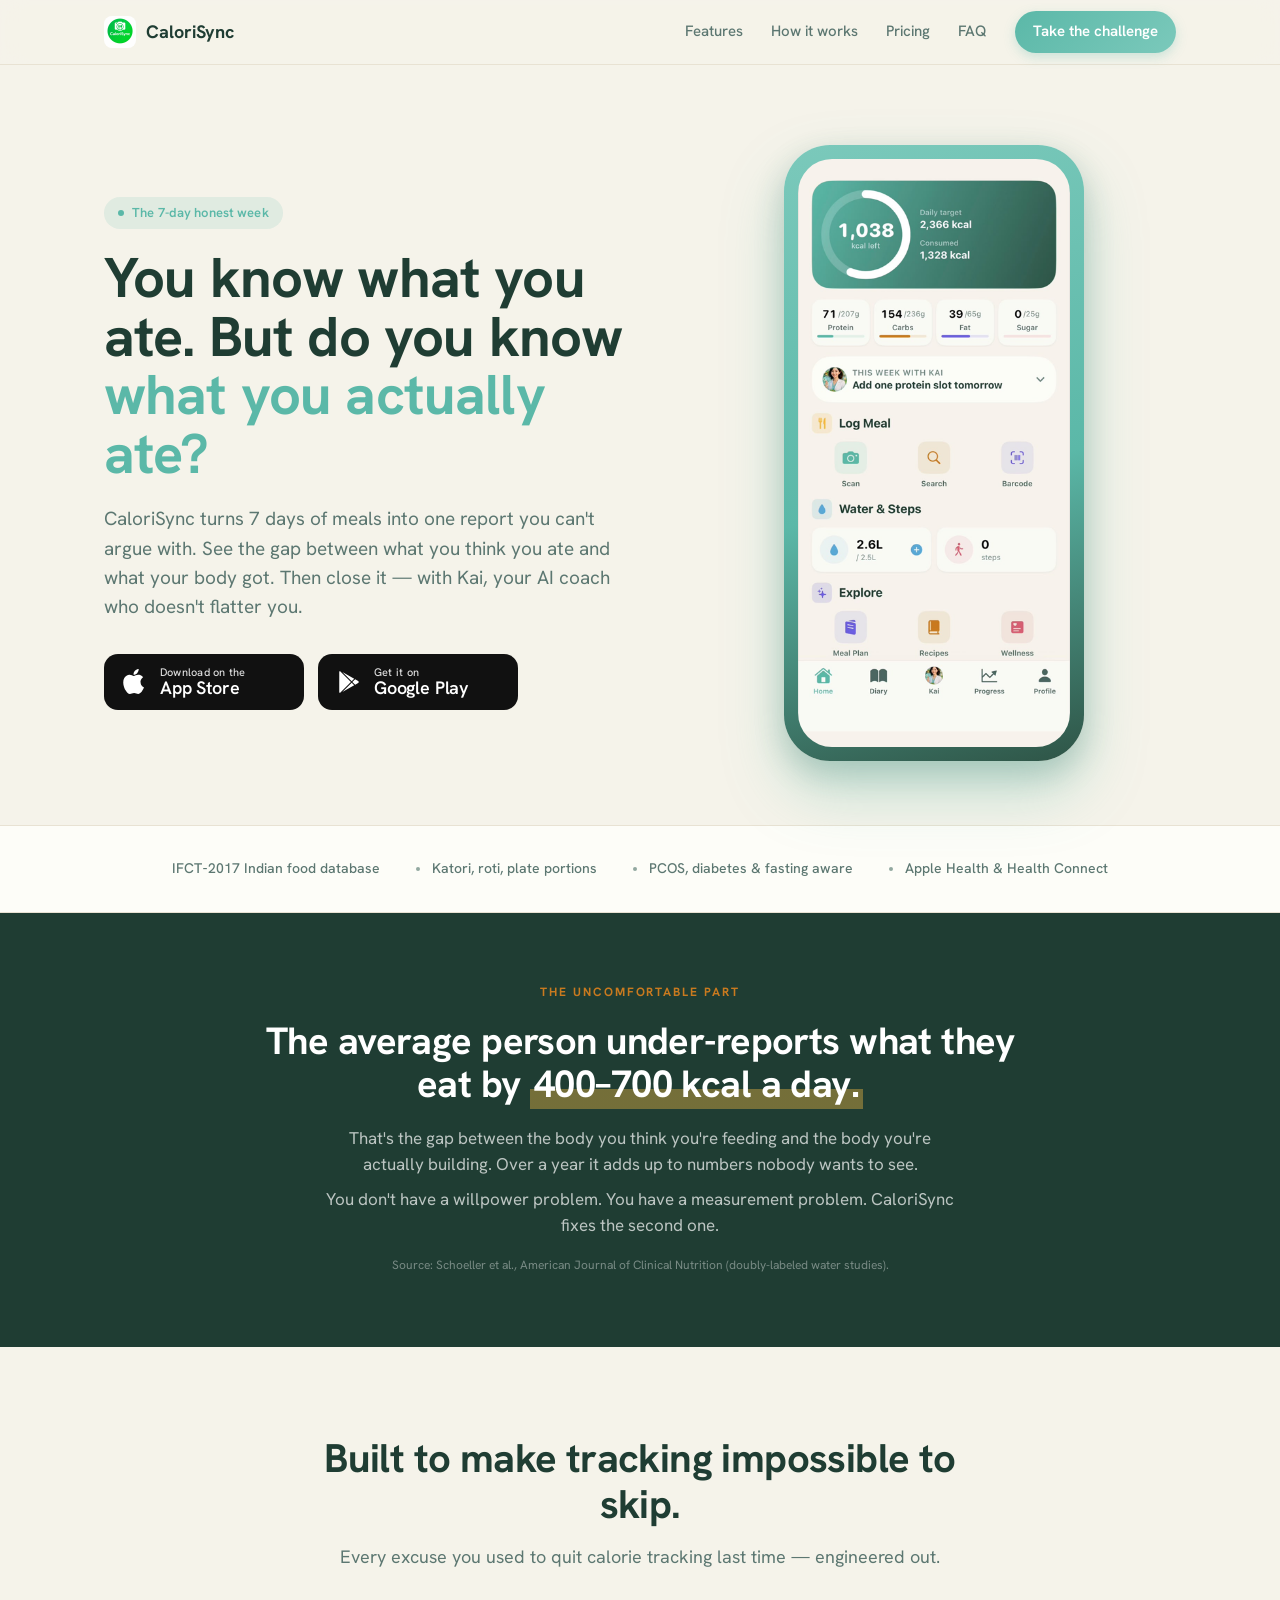
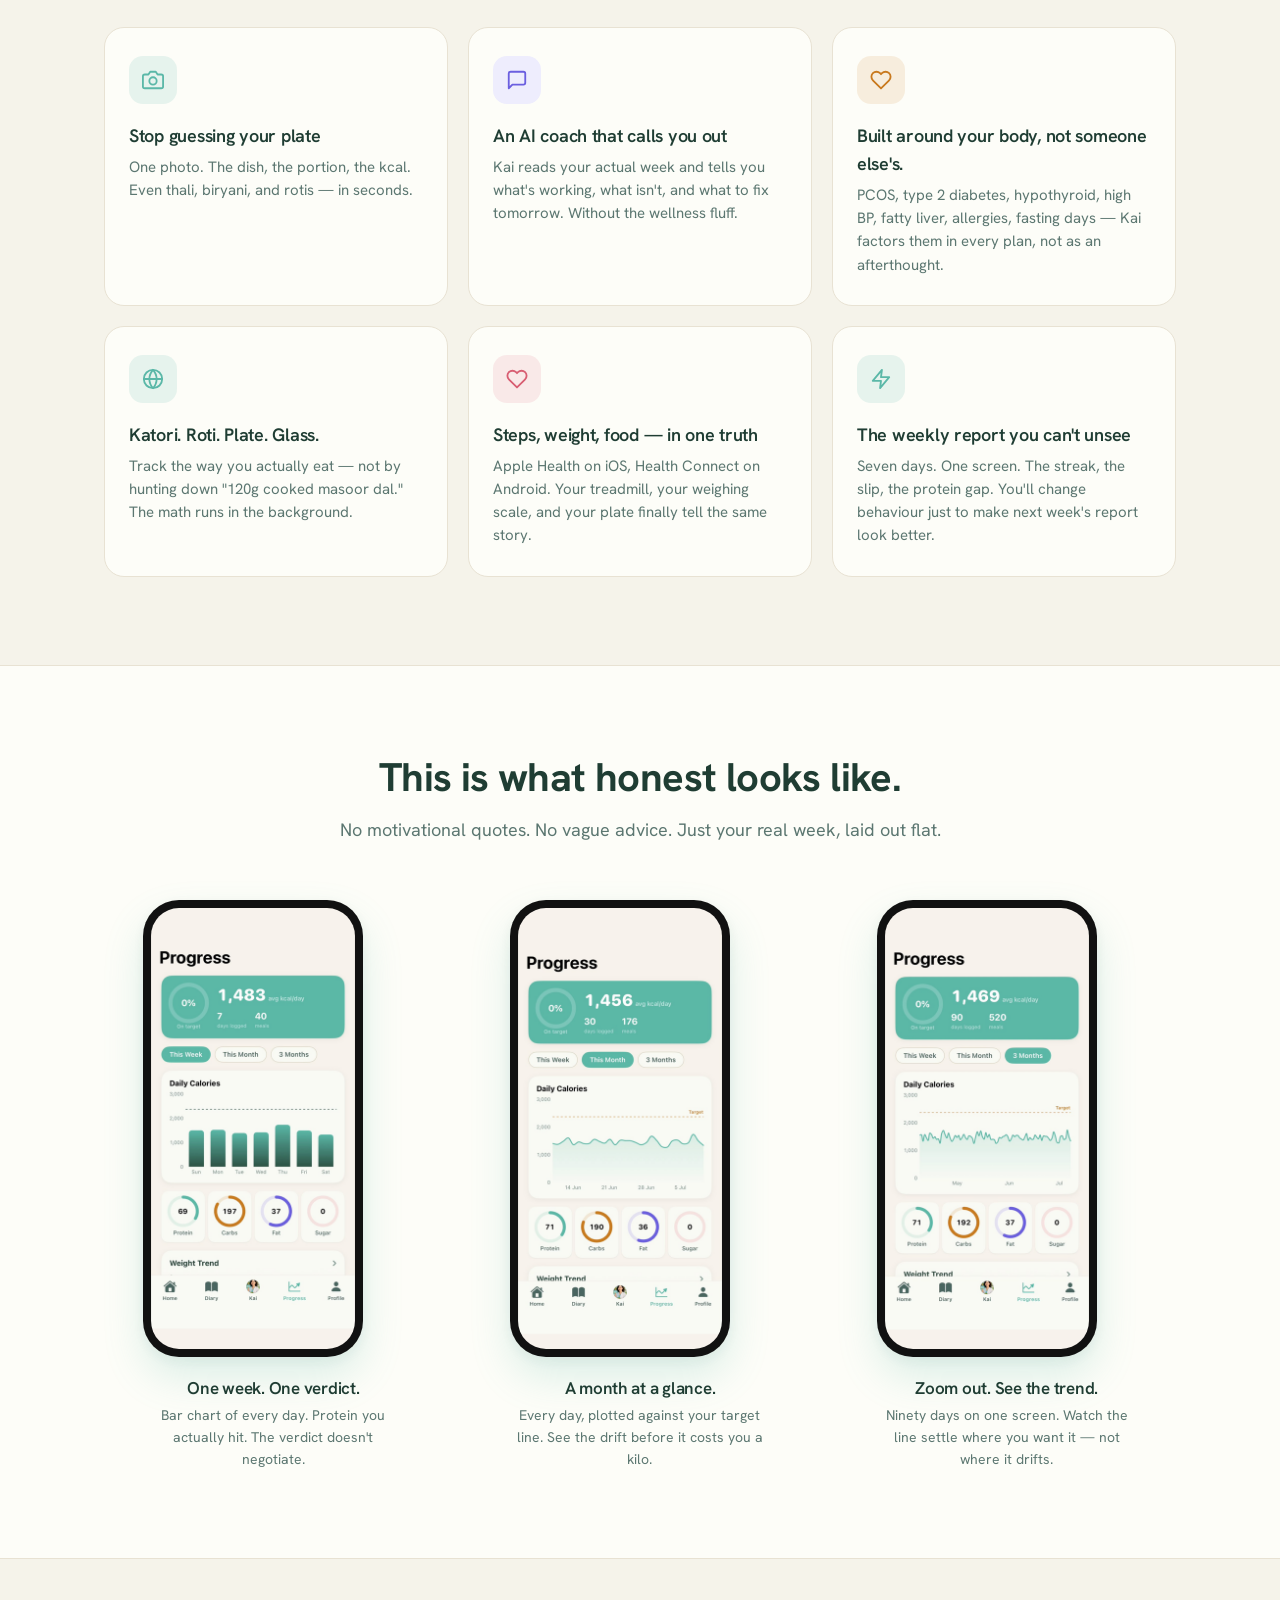
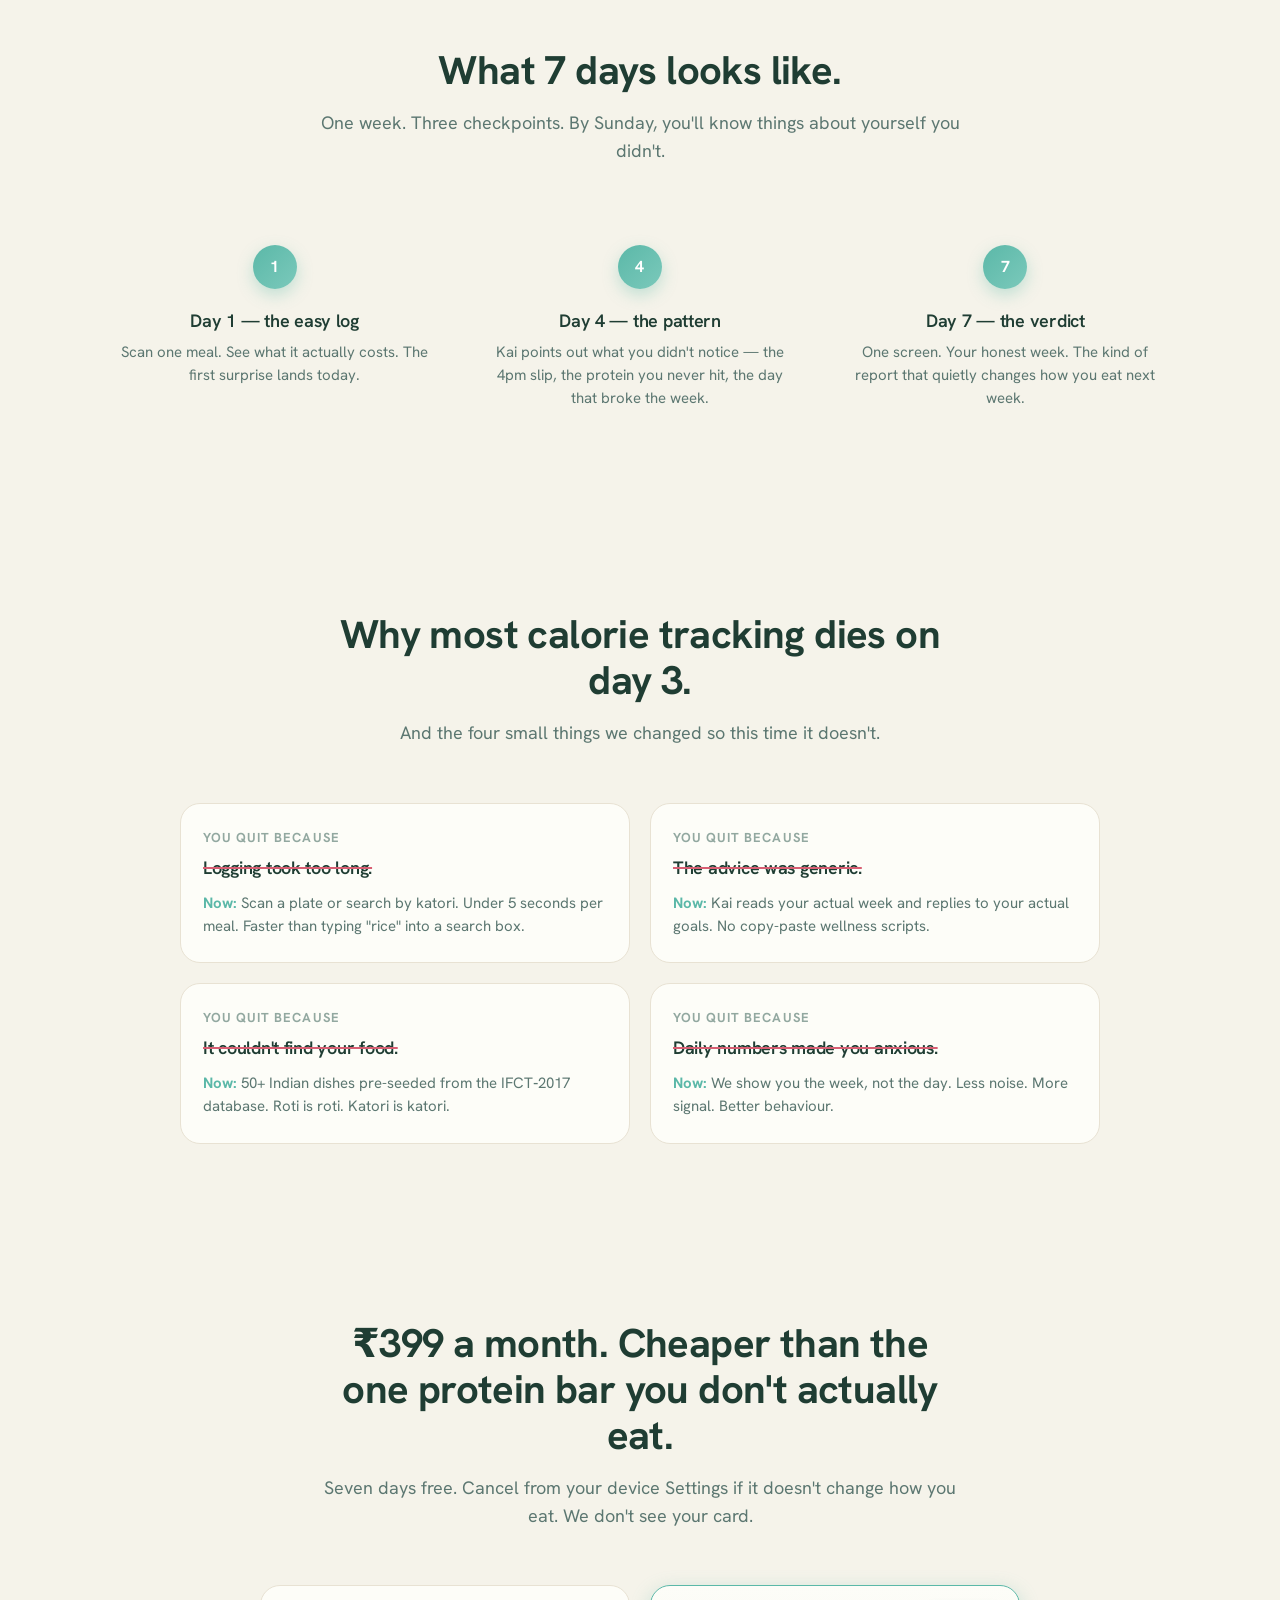
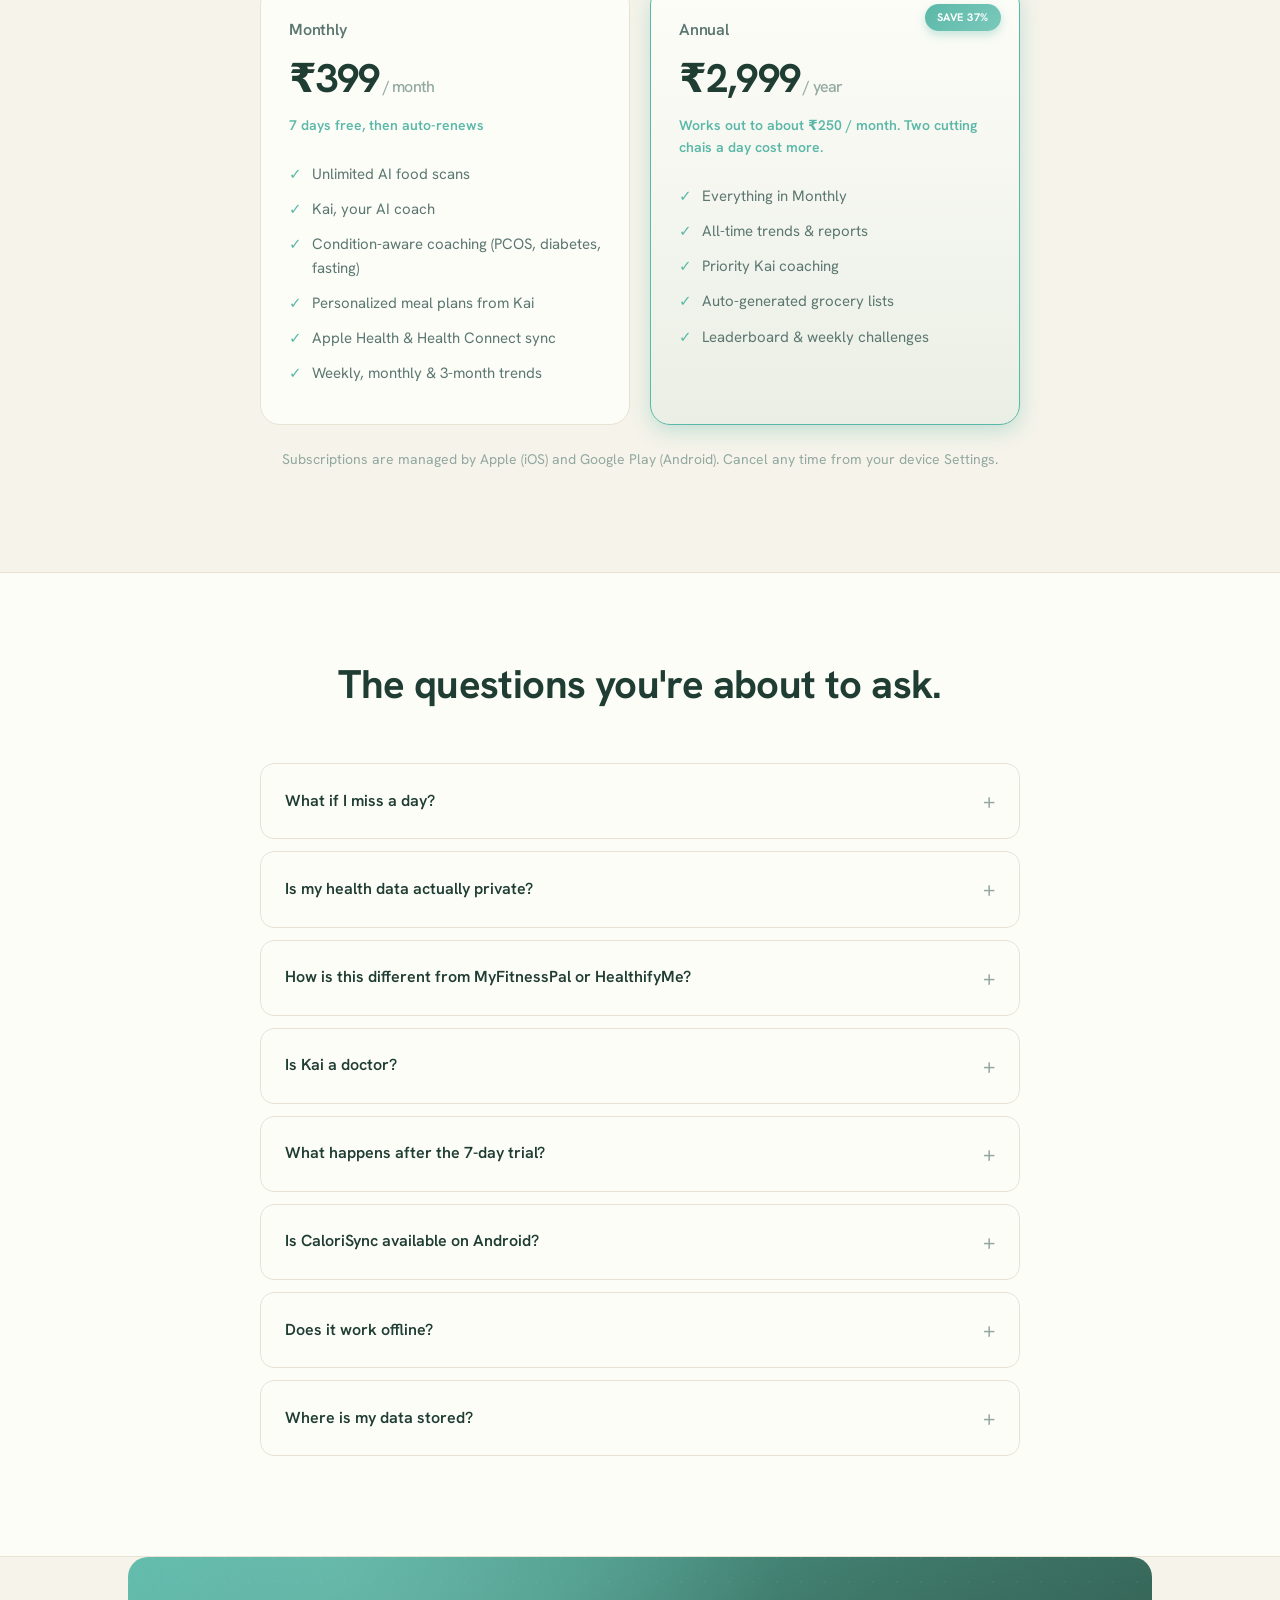
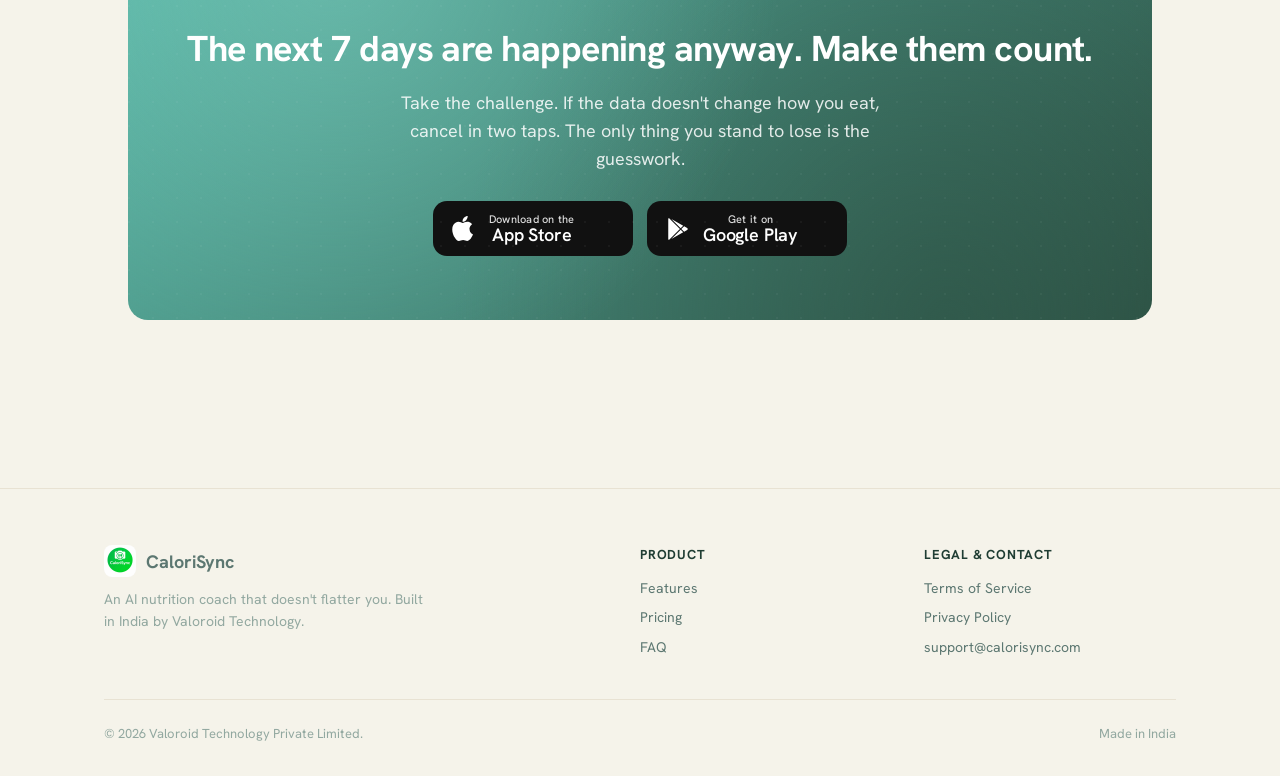
==== commit 39b6a2d9: "Retheme to app teal palette + refresh screenshots and pricing" ====
--- a/index.html
+++ b/index.html
@@ -61,8 +61,7 @@
               <strong>App Store</strong>
             </span>
           </a>
-          <a href="#" class="badge badge-disabled" aria-label="Get it on Google Play (coming soon)">
-            <span class="coming-soon">Coming soon</span>
+          <a href="https://play.google.com/store/apps/details?id=com.valoroid.calorisync" class="badge" id="playStoreLink" aria-label="Get it on Google Play">
             <svg viewBox="0 0 24 24" fill="currentColor" aria-hidden="true">
               <path d="M3.609 1.814 13.792 12 3.61 22.186a.996.996 0 0 1-.61-.92V2.734a1 1 0 0 1 .609-.92zm10.89 10.893 2.302 2.302-10.937 6.333 8.635-8.635zm3.199-3.198 2.741 1.588a1 1 0 0 1 0 1.806l-2.741 1.587-2.6-2.491 2.6-2.49zM5.864 2.658 16.802 8.99l-2.302 2.302L5.864 2.658z"/>
             </svg>
@@ -87,7 +86,7 @@
       <span><span class="trust-dot"></span>IFCT&#8209;2017 Indian food database</span>
       <span><span class="trust-dot"></span>Katori, roti, plate portions</span>
       <span><span class="trust-dot"></span>PCOS, diabetes &amp; fasting aware</span>
-      <span><span class="trust-dot"></span>Apple Health integration</span>
+      <span><span class="trust-dot"></span>Apple Health &amp; Health Connect</span>
     </div>
   </section>
 
@@ -146,7 +145,7 @@
             <svg width="22" height="22" viewBox="0 0 24 24" fill="none" stroke="currentColor" stroke-width="2" stroke-linecap="round" stroke-linejoin="round" aria-hidden="true"><path d="M20.84 4.61a5.5 5.5 0 0 0-7.78 0L12 5.67l-1.06-1.06a5.5 5.5 0 0 0-7.78 7.78l1.06 1.06L12 21.23l7.78-7.78 1.06-1.06a5.5 5.5 0 0 0 0-7.78z"/></svg>
           </div>
           <h3>Steps, weight, food &mdash; in one truth</h3>
-          <p>Apple Health sync means your treadmill, your weighing scale, and your plate finally tell the same story.</p>
+          <p>Apple Health on iOS, Health Connect on Android. Your treadmill, your weighing scale, and your plate finally tell the same story.</p>
         </div>
 
         <div class="feature reveal">
@@ -169,26 +168,26 @@
       <div class="showcase">
         <div class="showcase-item reveal">
           <div class="showcase-phone">
-            <img src="assets/screenshots/diary.png" alt="CaloriSync diary showing Indian meals like Vellarikka Pachadi, Takalli Salad, Nadan Uruakizhangu Curry logged from scans" />
-          </div>
-          <h3>Every meal. Counted.</h3>
-          <p>Pathiri, aval payasam, mango rawa kesari &mdash; logged from a single photo. The "I'll log it later" excuse is over.</p>
+            <img src="assets/screenshots/progress.png" alt="Weekly progress screen showing 7-day daily calorie bar chart, macro totals, and weight trend" />
+          </div>
+          <h3>One week. One verdict.</h3>
+          <p>Bar chart of every day. Protein you actually hit. The verdict doesn't negotiate.</p>
         </div>
 
         <div class="showcase-item reveal">
           <div class="showcase-phone">
-            <img src="assets/screenshots/kai.png" alt="Kai, the AI nutrition coach, replying with a personalized recommendation about sugar cravings and protein-rich breakfast" />
-          </div>
-          <h3>Kai won't sugar-coat it.</h3>
-          <p>Asks what you'd ask a strict friend, gets the answer your week actually deserves. Grounded in your data, not generic advice.</p>
+            <img src="assets/screenshots/progress-month.png" alt="Monthly progress screen showing 30-day daily calories line chart with target and macro donuts" />
+          </div>
+          <h3>A month at a glance.</h3>
+          <p>Every day, plotted against your target line. See the drift before it costs you a kilo.</p>
         </div>
 
         <div class="showcase-item reveal">
           <div class="showcase-phone">
-            <img src="assets/screenshots/progress.png" alt="Weekly report screen showing 6 of 7 days logged, 86 percent on-track, and daily calorie bar chart" />
-          </div>
-          <h3>One screen. One verdict.</h3>
-          <p>Did you keep your word to yourself this week? The report doesn't negotiate. The 7-day chart settles it.</p>
+            <img src="assets/screenshots/progress-3month.png" alt="Three-month progress screen showing daily calories line chart with target and macro donuts" />
+          </div>
+          <h3>Zoom out. See the trend.</h3>
+          <p>Ninety days on one screen. Watch the line settle where you want it &mdash; not where it drifts.</p>
         </div>
       </div>
     </div>
@@ -254,40 +253,41 @@
   <section class="section" id="pricing">
     <div class="container">
       <div class="section-header">
-        <h2>&#8377;199 a month. Cheaper than the one protein bar you don't actually eat.</h2>
-        <p>Seven days free. Cancel from your iPhone Settings if it doesn't change how you eat. We don't see your card.</p>
+        <h2>&#8377;399 a month. Cheaper than the one protein bar you don't actually eat.</h2>
+        <p>Seven days free. Cancel from your device Settings if it doesn't change how you eat. We don't see your card.</p>
       </div>
 
       <div class="pricing-grid">
         <div class="plan">
           <h3>Monthly</h3>
-          <div class="plan-price">&#8377;199<small> / month</small></div>
+          <div class="plan-price">&#8377;399<small> / month</small></div>
           <p class="trial">7 days free, then auto-renews</p>
           <ul>
             <li>Unlimited AI food scans</li>
             <li>Kai, your AI coach</li>
             <li>Condition-aware coaching (PCOS, diabetes, fasting)</li>
-            <li>Apple Health sync</li>
-            <li>Weekly &amp; monthly trends</li>
+            <li>Personalized meal plans from Kai</li>
+            <li>Apple Health &amp; Health Connect sync</li>
+            <li>Weekly, monthly &amp; 3-month trends</li>
           </ul>
         </div>
 
         <div class="plan featured">
-          <span class="plan-tag">Save 16%</span>
+          <span class="plan-tag">Save 37%</span>
           <h3>Annual</h3>
-          <div class="plan-price">&#8377;1,999<small> / year</small></div>
-          <p class="trial">Less than &#8377;6 / day. About two cutting chais.</p>
+          <div class="plan-price">&#8377;2,999<small> / year</small></div>
+          <p class="trial">Works out to about &#8377;250 / month. Two cutting chais a day cost more.</p>
           <ul>
             <li>Everything in Monthly</li>
             <li>All-time trends &amp; reports</li>
-            <li>Personalized meal plans from Kai</li>
+            <li>Priority Kai coaching</li>
             <li>Auto-generated grocery lists</li>
             <li>Leaderboard &amp; weekly challenges</li>
           </ul>
         </div>
       </div>
 
-      <p class="pricing-foot">Subscriptions are managed by Apple. Cancel any time from your iPhone Settings.</p>
+      <p class="pricing-foot">Subscriptions are managed by Apple (iOS) and Google Play (Android). Cancel any time from your device Settings.</p>
     </div>
   </section>
 
@@ -329,14 +329,14 @@
         <details>
           <summary>What happens after the 7-day trial?</summary>
           <div class="answer">
-            <p>Your trial auto-renews into a paid subscription at &#8377;199/month or &#8377;1,999/year &mdash; whichever you picked. If you cancel from <em>Settings &rarr; Apple ID &rarr; Subscriptions</em> before day 7, you're never charged.</p>
-          </div>
-        </details>
-
-        <details>
-          <summary>Will there be an Android app?</summary>
-          <div class="answer">
-            <p>Yes &mdash; we're working on it. iPhone first, because Apple Health integration goes deeper there. Drop your email at <a href="mailto:support@calorisync.com">support@calorisync.com</a> and we'll tell you the day it ships.</p>
+            <p>Your trial auto-renews into a paid subscription at &#8377;399/month or &#8377;2,999/year &mdash; whichever you picked. Cancel from <em>Settings &rarr; Apple ID &rarr; Subscriptions</em> (iPhone) or <em>Play Store &rarr; Payments &amp; subscriptions</em> (Android) before day 7 and you're never charged.</p>
+          </div>
+        </details>
+
+        <details>
+          <summary>Is CaloriSync available on Android?</summary>
+          <div class="answer">
+            <p>Yes. CaloriSync ships on both iOS and Android with feature parity &mdash; Apple Health on iPhone, Health Connect on Android. Same Kai, same food database, same weekly reports.</p>
           </div>
         </details>
 
@@ -372,6 +372,15 @@
               <strong>App Store</strong>
             </span>
           </a>
+          <a href="https://play.google.com/store/apps/details?id=com.valoroid.calorisync" class="badge" aria-label="Get it on Google Play">
+            <svg viewBox="0 0 24 24" fill="currentColor" aria-hidden="true">
+              <path d="M3.609 1.814 13.792 12 3.61 22.186a.996.996 0 0 1-.61-.92V2.734a1 1 0 0 1 .609-.92zm10.89 10.893 2.302 2.302-10.937 6.333 8.635-8.635zm3.199-3.198 2.741 1.588a1 1 0 0 1 0 1.806l-2.741 1.587-2.6-2.491 2.6-2.49zM5.864 2.658 16.802 8.99l-2.302 2.302L5.864 2.658z"/>
+            </svg>
+            <span class="badge-label">
+              <small>Get it on</small>
+              <strong>Google Play</strong>
+            </span>
+          </a>
         </div>
       </div>
     </div>
--- a/css/main.css
+++ b/css/main.css
@@ -1,25 +1,27 @@
 :root {
-  --brand-primary: #0E8C6B;
-  --brand-primary-dark: #0a6d54;
-  --brand-primary-light: #34B894;
-  --brand-primary-soft: rgba(14, 140, 107, 0.10);
-  --brand-primary-softer: rgba(14, 140, 107, 0.05);
-  --brand-accent: #4F46E5;
-  --brand-accent-soft: #EEF2FF;
-  --brand-warn: #D97706;
-  --brand-rose: #E1496B;
-  --ink: #111827;
-  --ink-2: #51607A;
-  --ink-3: #6B7894;
-  --bg: #F4F8F6;
-  --surface: #FFFFFF;
-  --line: #E3ECE7;
+  /* App palette — cream backdrop + deep forest text + teal accents + warm gold */
+  --brand-primary: #5BB8A8;         /* Teal — primary CTA, success, growth wave */
+  --brand-primary-dark: #2E5446;    /* Forest — deep CTA surfaces + reality band */
+  --brand-primary-light: #7BC9BB;   /* Lighter teal — hover, gradient stop */
+  --brand-primary-soft: rgba(91, 184, 168, 0.14);
+  --brand-primary-softer: rgba(91, 184, 168, 0.07);
+  --brand-accent: #6B5FE0;          /* Kai purple accent */
+  --brand-accent-soft: #EEEDFD;
+  --brand-warn: #C97A1F;            /* Warm amber warn */
+  --brand-gold: #F4B942;            /* Streak / sparkle gold */
+  --brand-rose: #D85F73;
+  --ink: #1F3D33;                   /* Deep forest — headings */
+  --ink-2: #5C7771;                 /* Sage — body */
+  --ink-3: #92A8A0;                 /* Muted sage — meta */
+  --bg: #F5F3EA;                    /* Cream backdrop */
+  --surface: #FDFDF8;               /* Warmer white surface */
+  --line: #E8E2D3;                  /* Cream line */
   --radius-card: 20px;
   --radius-pill: 999px;
-  --shadow-card: 0 1px 2px rgba(17, 24, 39, 0.04), 0 8px 24px rgba(14, 140, 107, 0.08);
-  --shadow-card-hover: 0 4px 12px rgba(17, 24, 39, 0.05), 0 20px 40px rgba(14, 140, 107, 0.18);
-  --shadow-cta: 0 6px 20px rgba(14, 140, 107, 0.28);
-  --shadow-cta-hover: 0 12px 32px rgba(14, 140, 107, 0.4);
+  --shadow-card: 0 1px 2px rgba(31, 61, 51, 0.04), 0 8px 24px rgba(91, 184, 168, 0.10);
+  --shadow-card-hover: 0 4px 12px rgba(31, 61, 51, 0.06), 0 20px 40px rgba(91, 184, 168, 0.20);
+  --shadow-cta: 0 6px 20px rgba(91, 184, 168, 0.32);
+  --shadow-cta-hover: 0 12px 32px rgba(91, 184, 168, 0.44);
   --max-width: 1120px;
   --font-sans: "Hanken Grotesk", system-ui, -apple-system, "Segoe UI", Roboto, "Helvetica Neue", Arial, sans-serif;
   --ease-out: cubic-bezier(0.16, 1, 0.3, 1);
@@ -68,7 +70,7 @@
   position: sticky;
   top: 0;
   z-index: 50;
-  background: rgba(245, 247, 246, 0.85);
+  background: rgba(245, 243, 234, 0.85);
   backdrop-filter: saturate(180%) blur(12px);
   -webkit-backdrop-filter: saturate(180%) blur(12px);
   border-bottom: 1px solid var(--line);
@@ -111,13 +113,13 @@
   border-radius: var(--radius-pill);
   font-weight: 600;
   font-size: 14px;
-  box-shadow: 0 4px 12px rgba(14, 140, 107, 0.25);
+  box-shadow: 0 4px 12px rgba(91, 184, 168, 0.28);
   transition: transform 0.2s var(--ease-out), box-shadow 0.2s var(--ease-out);
 }
 .nav-cta:hover {
   text-decoration: none;
   transform: translateY(-1px);
-  box-shadow: 0 8px 22px rgba(14, 140, 107, 0.4);
+  box-shadow: 0 8px 22px rgba(91, 184, 168, 0.44);
 }
 .nav-cta:active { transform: translateY(0); }
 .nav-links a.is-active { color: var(--brand-primary); font-weight: 600; }
@@ -170,13 +172,13 @@
   height: 6px;
   border-radius: 50%;
   background: var(--brand-primary);
-  box-shadow: 0 0 0 0 rgba(14, 140, 107, 0.6);
+  box-shadow: 0 0 0 0 rgba(91, 184, 168, 0.6);
   animation: pulse 2s var(--ease-out) infinite;
 }
 @keyframes pulse {
-  0%   { box-shadow: 0 0 0 0 rgba(14, 140, 107, 0.5); }
-  70%  { box-shadow: 0 0 0 10px rgba(14, 140, 107, 0); }
-  100% { box-shadow: 0 0 0 0 rgba(14, 140, 107, 0); }
+  0%   { box-shadow: 0 0 0 0 rgba(91, 184, 168, 0.5); }
+  70%  { box-shadow: 0 0 0 10px rgba(91, 184, 168, 0); }
+  100% { box-shadow: 0 0 0 0 rgba(91, 184, 168, 0); }
 }
 h1, h2, h3 { color: var(--ink); letter-spacing: -0.015em; }
 .hero h1 {
@@ -258,7 +260,7 @@
   background: linear-gradient(165deg, var(--brand-primary-light) 0%, var(--brand-primary) 55%, var(--brand-primary-dark) 100%);
   border-radius: 46px;
   padding: 14px;
-  box-shadow: 0 30px 60px rgba(14, 140, 107, 0.30), 0 12px 30px rgba(14, 140, 107, 0.20);
+  box-shadow: 0 30px 60px rgba(91, 184, 168, 0.34), 0 12px 30px rgba(46, 84, 70, 0.24);
   position: relative;
   animation: float 6s ease-in-out infinite;
 }
@@ -292,12 +294,12 @@
   border-radius: 36px;
   padding: 8px;
   margin-bottom: 18px;
-  box-shadow: 0 20px 40px rgba(14, 140, 107, 0.18), 0 4px 12px rgba(17, 24, 39, 0.06);
+  box-shadow: 0 20px 40px rgba(91, 184, 168, 0.20), 0 4px 12px rgba(31, 61, 51, 0.06);
   transition: transform 0.4s var(--ease-out), box-shadow 0.4s var(--ease-out);
 }
 .showcase-item:hover .showcase-phone {
   transform: translateY(-8px) rotate(-1deg);
-  box-shadow: 0 30px 60px rgba(14, 140, 107, 0.30), 0 8px 20px rgba(17, 24, 39, 0.08);
+  box-shadow: 0 30px 60px rgba(91, 184, 168, 0.34), 0 8px 20px rgba(31, 61, 51, 0.08);
 }
 .showcase-phone img {
   width: 100%;
@@ -346,7 +348,7 @@
   letter-spacing: -0.015em;
 }
 .reality h2 .underline {
-  background: linear-gradient(180deg, transparent 60%, rgba(217, 119, 6, 0.35) 60%);
+  background: linear-gradient(180deg, transparent 60%, rgba(244, 185, 66, 0.40) 60%);
   padding: 0 4px;
 }
 .reality p {
@@ -498,8 +500,8 @@
 }
 .feature-icon.green { background: var(--brand-primary-soft); color: var(--brand-primary); }
 .feature-icon.indigo { background: var(--brand-accent-soft); color: var(--brand-accent); }
-.feature-icon.amber { background: rgba(217, 119, 6, 0.10); color: var(--brand-warn); }
-.feature-icon.rose  { background: rgba(225, 73, 107, 0.10); color: var(--brand-rose); }
+.feature-icon.amber { background: rgba(201, 122, 31, 0.12); color: var(--brand-warn); }
+.feature-icon.rose  { background: rgba(216, 95, 115, 0.12); color: var(--brand-rose); }
 .feature h3 {
   font-size: 18px;
   margin: 0 0 6px;
@@ -533,7 +535,7 @@
   align-items: center;
   justify-content: center;
   margin-bottom: 18px;
-  box-shadow: 0 6px 16px rgba(14, 140, 107, 0.30);
+  box-shadow: 0 6px 16px rgba(91, 184, 168, 0.34);
   transition: transform 0.3s var(--ease-out);
 }
 .step:hover .step-num { transform: scale(1.08); }
@@ -581,7 +583,7 @@
   border-radius: var(--radius-pill);
   letter-spacing: 0.05em;
   text-transform: uppercase;
-  box-shadow: 0 4px 10px rgba(14, 140, 107, 0.30);
+  box-shadow: 0 4px 10px rgba(91, 184, 168, 0.34);
 }
 .plan h3 { margin: 0 0 4px; font-size: 16px; font-weight: 600; color: var(--ink-2); }
 .plan-price {
@@ -668,8 +670,8 @@
 /* ---------- Final CTA ---------- */
 .final-cta {
   background:
-    radial-gradient(circle at 20% 0%, rgba(52, 184, 148, 0.5), transparent 50%),
-    radial-gradient(circle at 80% 100%, rgba(10, 109, 84, 0.6), transparent 55%),
+    radial-gradient(circle at 20% 0%, rgba(123, 201, 187, 0.5), transparent 50%),
+    radial-gradient(circle at 80% 100%, rgba(46, 84, 70, 0.6), transparent 55%),
     linear-gradient(135deg, var(--brand-primary) 0%, var(--brand-primary-dark) 100%);
   color: #fff;
   border-radius: var(--radius-card);
@@ -745,51 +747,244 @@
 }
 
 /* ---------- Legal pages (terms / privacy) ---------- */
-.legal {
-  max-width: 760px;
+.legal-shell {
+  max-width: 1080px;
   margin: 0 auto;
-  padding: 64px 24px 80px;
-}
-.legal h1 {
-  font-size: 36px;
-  font-weight: 700;
-  margin: 0 0 8px;
-}
-.legal .updated {
+  padding: 56px 24px 80px;
+}
+.legal-crumbs {
+  font-size: 13px;
   color: var(--ink-3);
+  margin-bottom: 14px;
+}
+.legal-crumbs a { color: var(--ink-2); }
+.legal-crumbs a:hover { color: var(--brand-primary); text-decoration: none; }
+.legal-hero h1 {
+  font-size: clamp(32px, 4.5vw, 46px);
+  font-weight: 700;
+  margin: 0 0 12px;
+  letter-spacing: -0.02em;
+  line-height: 1.1;
+}
+.legal-hero .lead {
+  font-size: 17px;
+  color: var(--ink-2);
+  max-width: 680px;
+  margin: 0 0 18px;
+  line-height: 1.55;
+}
+.legal-meta {
+  display: flex;
+  flex-wrap: wrap;
+  gap: 8px;
+  margin: 0 0 36px;
+}
+.legal-chip {
+  display: inline-flex;
+  align-items: center;
+  gap: 6px;
+  background: var(--brand-primary-soft);
+  color: var(--brand-primary);
+  font-size: 12px;
+  font-weight: 600;
+  padding: 6px 12px;
+  border-radius: var(--radius-pill);
+  letter-spacing: 0.01em;
+}
+.legal-chip.neutral { background: var(--surface); color: var(--ink-2); border: 1px solid var(--line); }
+.legal-chip svg { width: 12px; height: 12px; }
+
+.tldr {
+  background: linear-gradient(135deg, var(--brand-primary-softer) 0%, var(--surface) 100%);
+  border: 1px solid var(--brand-primary-soft);
+  border-radius: var(--radius-card);
+  padding: 24px 28px;
+  margin: 0 0 48px;
+}
+.tldr h2 {
+  display: flex;
+  align-items: center;
+  gap: 10px;
+  font-size: 12px;
+  font-weight: 700;
+  text-transform: uppercase;
+  letter-spacing: 0.14em;
+  color: var(--brand-primary);
+  margin: 0 0 16px;
+}
+.tldr h2::before {
+  content: "";
+  display: inline-block;
+  width: 18px;
+  height: 2px;
+  background: var(--brand-primary);
+  border-radius: 2px;
+}
+.tldr ul { list-style: none; padding: 0; margin: 0; display: grid; gap: 12px; }
+.tldr li {
+  display: flex;
+  align-items: flex-start;
+  gap: 12px;
+  font-size: 15px;
+  color: var(--ink);
+  line-height: 1.55;
+}
+.tldr li::before {
+  content: "";
+  flex-shrink: 0;
+  width: 18px;
+  height: 18px;
+  margin-top: 2px;
+  border-radius: 50%;
+  background: var(--brand-primary-soft) url("data:image/svg+xml;utf8,<svg xmlns='http://www.w3.org/2000/svg' viewBox='0 0 24 24' fill='none' stroke='%235BB8A8' stroke-width='3' stroke-linecap='round' stroke-linejoin='round'><polyline points='20 6 9 17 4 12'/></svg>") no-repeat center / 11px 11px;
+}
+
+.legal-layout {
+  display: grid;
+  grid-template-columns: 220px 1fr;
+  gap: 56px;
+  align-items: start;
+}
+.legal-toc {
+  position: sticky;
+  top: 88px;
   font-size: 14px;
-  margin: 0 0 40px;
-}
-.legal h2 {
+}
+.toc-title {
+  font-size: 11px;
+  font-weight: 700;
+  letter-spacing: 0.14em;
+  text-transform: uppercase;
+  color: var(--ink-3);
+  margin: 0 0 14px;
+}
+.toc-list {
+  list-style: none;
+  margin: 0;
+  padding: 0;
+  border-left: 1px solid var(--line);
+}
+.toc-list li { line-height: 1.4; }
+.toc-list a {
+  display: block;
+  padding: 8px 16px;
+  color: var(--ink-2);
+  font-size: 13px;
+  border-left: 2px solid transparent;
+  margin-left: -1px;
+  transition: color 0.2s var(--ease-out), border-color 0.2s var(--ease-out);
+}
+.toc-list a:hover { color: var(--brand-primary); text-decoration: none; }
+.toc-list a.is-active {
+  color: var(--brand-primary);
+  border-left-color: var(--brand-primary);
+  font-weight: 600;
+}
+
+.legal-body { min-width: 0; }
+.legal-body section {
+  scroll-margin-top: 88px;
+}
+.legal-body section + section {
+  border-top: 1px solid var(--line);
+  padding-top: 36px;
+  margin-top: 36px;
+}
+.legal-body h2 {
+  display: flex;
+  align-items: center;
+  gap: 14px;
   font-size: 22px;
   font-weight: 700;
-  margin: 40px 0 12px;
-  padding-top: 16px;
-  border-top: 1px solid var(--line);
-}
-.legal h2:first-of-type { border-top: 0; padding-top: 0; }
-.legal h3 {
-  font-size: 17px;
+  margin: 0 0 16px;
+  letter-spacing: -0.015em;
+  color: var(--ink);
+}
+.section-num {
+  display: inline-flex;
+  align-items: center;
+  justify-content: center;
+  width: 36px;
+  height: 36px;
+  background: var(--brand-primary-soft);
+  color: var(--brand-primary);
+  border-radius: 50%;
+  font-size: 13px;
+  font-weight: 700;
+  flex-shrink: 0;
+}
+.legal-body h3 {
+  font-size: 16px;
   font-weight: 600;
-  margin: 24px 0 8px;
-}
-.legal p, .legal li {
+  margin: 22px 0 8px;
+  color: var(--ink);
+}
+.legal-body p, .legal-body li {
   color: var(--ink-2);
   font-size: 16px;
   line-height: 1.65;
 }
-.legal ul { padding-left: 22px; }
-.legal li { margin-bottom: 6px; }
-.legal strong { color: var(--ink); }
-.legal .notice {
-  background: rgba(217, 119, 6, 0.08);
-  border-left: 3px solid var(--brand-warn);
-  border-radius: 8px;
-  padding: 14px 18px;
-  margin: 24px 0;
+.legal-body ul { padding-left: 22px; margin: 8px 0 0; }
+.legal-body li { margin-bottom: 6px; }
+.legal-body strong { color: var(--ink); font-weight: 600; }
+
+/* Clean callout — green-tinted, no orange */
+.notice {
+  display: flex;
+  gap: 14px;
+  background: var(--brand-primary-softer);
+  border: 1px solid var(--brand-primary-soft);
+  border-left: 4px solid var(--brand-primary);
+  border-radius: 14px;
+  padding: 18px 22px;
+  margin: 22px 0;
+  font-size: 15px;
   color: var(--ink);
-  font-size: 15px;
-}
+  line-height: 1.6;
+}
+.notice::before {
+  content: "";
+  flex-shrink: 0;
+  width: 20px;
+  height: 20px;
+  margin-top: 1px;
+  background: url("data:image/svg+xml;utf8,<svg xmlns='http://www.w3.org/2000/svg' viewBox='0 0 24 24' fill='none' stroke='%235BB8A8' stroke-width='2.2' stroke-linecap='round' stroke-linejoin='round'><circle cx='12' cy='12' r='10'/><line x1='12' y1='8' x2='12' y2='12'/><line x1='12' y1='16' x2='12.01' y2='16'/></svg>") no-repeat center / contain;
+}
+.notice strong { color: var(--brand-primary-dark); font-weight: 700; }
+
+/* Back-to-top floating button */
+.back-to-top {
+  position: fixed;
+  bottom: 24px;
+  right: 24px;
+  width: 44px;
+  height: 44px;
+  border-radius: 50%;
+  background: var(--surface);
+  border: 1px solid var(--line);
+  color: var(--ink);
+  display: inline-flex;
+  align-items: center;
+  justify-content: center;
+  box-shadow: 0 4px 12px rgba(31, 61, 51, 0.08);
+  opacity: 0;
+  transform: translateY(8px);
+  pointer-events: none;
+  transition: opacity 0.3s var(--ease-out), transform 0.3s var(--ease-out), background 0.2s, color 0.2s, border-color 0.2s;
+  cursor: pointer;
+  z-index: 60;
+}
+.back-to-top.is-visible {
+  opacity: 1;
+  transform: none;
+  pointer-events: auto;
+}
+.back-to-top:hover {
+  background: var(--brand-primary);
+  color: #fff;
+  border-color: var(--brand-primary);
+}
+.back-to-top svg { width: 18px; height: 18px; }
 
 /* ---------- 404 page ---------- */
 .notfound {
@@ -904,5 +1099,29 @@
   .features-grid { grid-template-columns: 1fr; }
   .badge { min-width: 0; flex: 1 1 100%; justify-content: center; }
   .final-cta { padding: 40px 24px; margin: 0 16px; }
-  .legal h1 { font-size: 28px; }
-}
+  .legal-shell { padding: 32px 16px 60px; }
+  .legal-layout { grid-template-columns: 1fr; gap: 28px; }
+  .legal-toc {
+    position: static;
+    background: var(--surface);
+    border: 1px solid var(--line);
+    border-radius: var(--radius-card);
+    padding: 16px 20px;
+  }
+  .toc-list { border-left: 0; }
+  .toc-list a {
+    padding: 6px 0;
+    border-left: 0;
+    margin-left: 0;
+  }
+  .toc-list a.is-active {
+    border-left: 0;
+    padding-left: 0;
+    background: transparent;
+  }
+  .tldr { padding: 20px 22px; margin-bottom: 32px; }
+  .legal-body section + section { padding-top: 28px; margin-top: 28px; }
+  .legal-body h2 { font-size: 19px; }
+  .section-num { width: 32px; height: 32px; font-size: 12px; }
+  .back-to-top { bottom: 16px; right: 16px; }
+}
